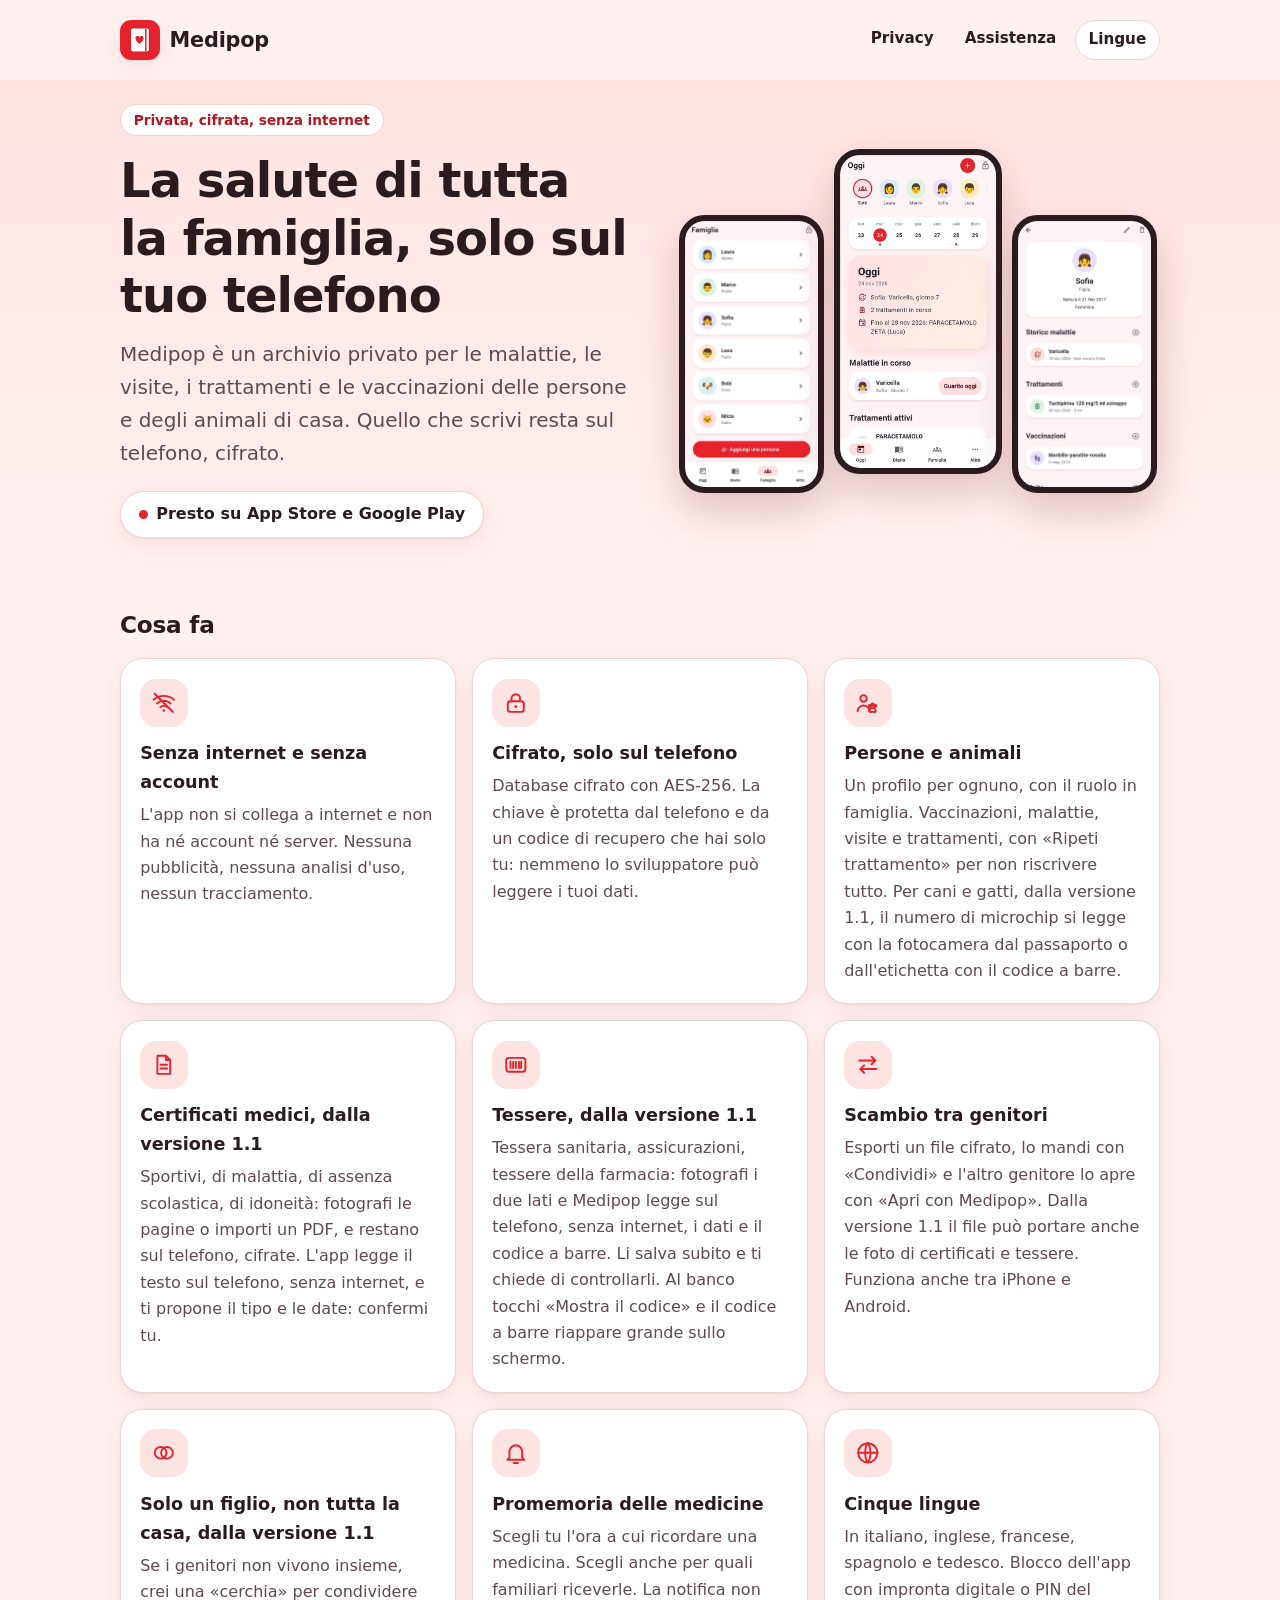
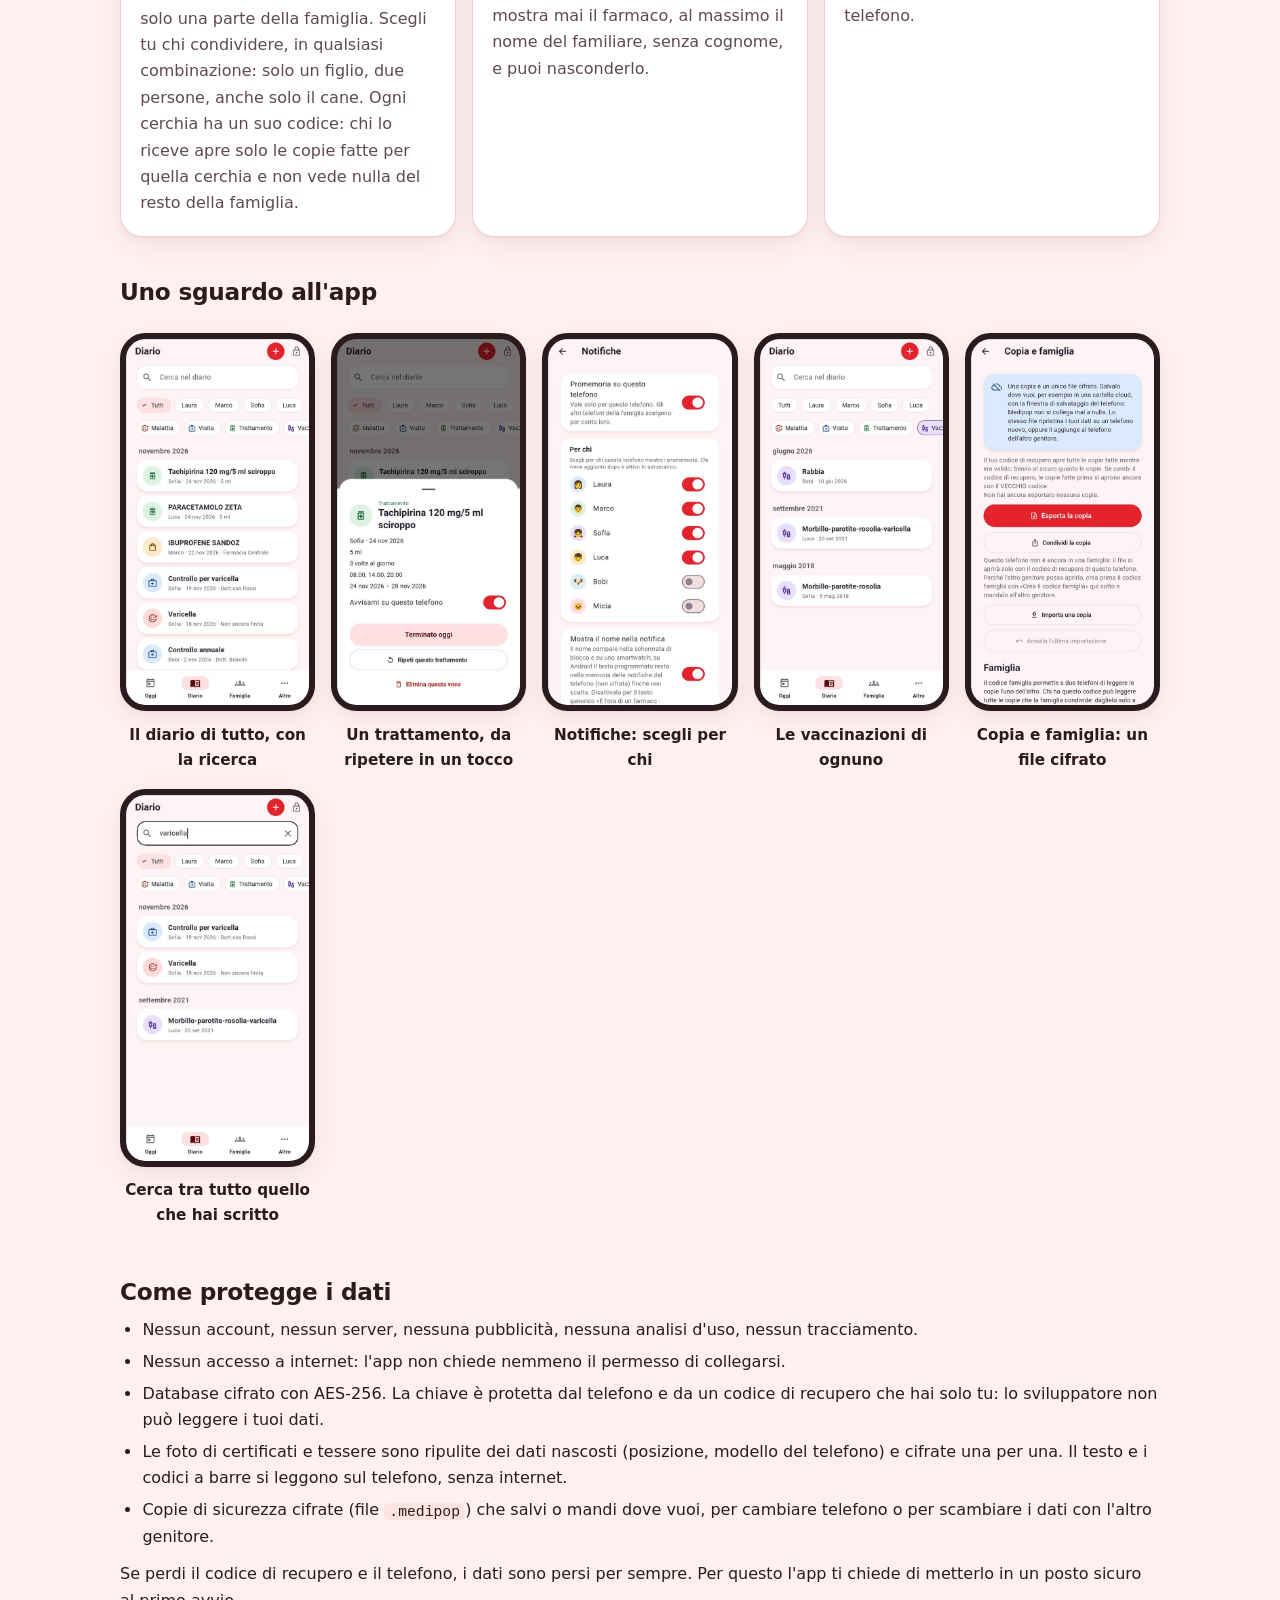
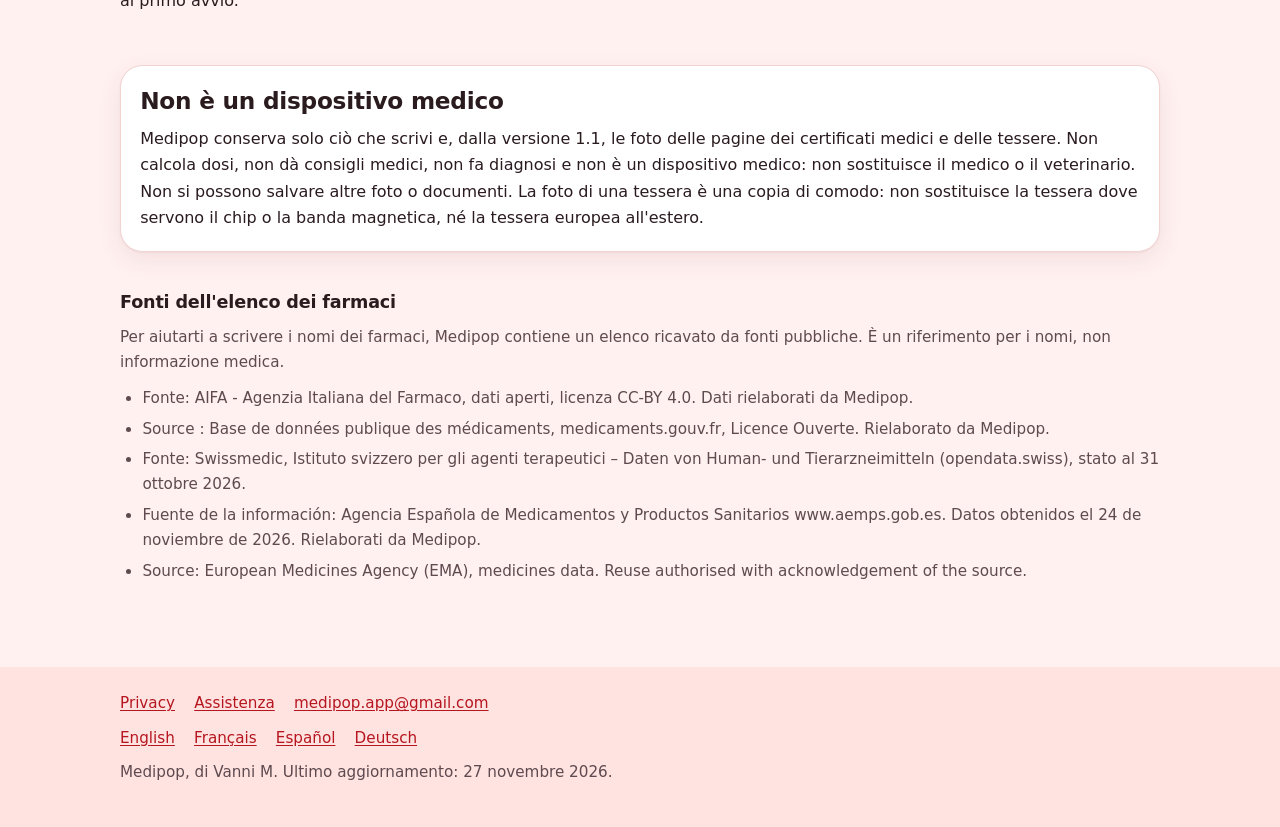
==== index.html @ 31ed65cd "Sito: tessere, microchip, foto nelle copie e cerchie (versione 1.1) Co-Authored-By: Claude Opus 5.5 " ====
<!doctype html>
<html lang="it">
<head>
<meta charset="utf-8">
<meta name="viewport" content="width=device-width, initial-scale=1">
<title>Medipop - le cartelle sanitarie di famiglia, private</title>
<meta name="description" content="Medipop conserva le cartelle sanitarie della famiglia e degli animali sul tuo telefono, cifrate. Nessun account, nessuna connessione a internet.">
<link rel="stylesheet" href="style.css">
<link rel="icon" href="icon.svg" type="image/svg+xml">
<link rel="alternate" hreflang="it" href="index.html">
<link rel="alternate" hreflang="en" href="en/index.html">
<link rel="alternate" hreflang="fr" href="fr/index.html">
<link rel="alternate" hreflang="es" href="es/index.html">
<link rel="alternate" hreflang="de" href="de/index.html">
<link rel="alternate" hreflang="x-default" href="index.html">
</head>
<body>
<a class="skip" href="#contenuto">Vai al contenuto</a>
<header class="site">
  <div class="wrap">
    <a class="brand" href="index.html">
      <img src="icon.svg" width="40" height="40" alt="">
      <span>Medipop</span>
    </a>
    <nav aria-label="Principale">
      <ul>
        <li><a href="privacy.html">Privacy</a></li>
        <li><a href="supporto.html">Assistenza</a></li>
        <li><a href="#lingue">Lingue</a></li>
      </ul>
    </nav>
  </div>
</header>
<main id="contenuto">
<section class="hero">
  <div class="wrap">
    <div>
      <p class="eyebrow">Privata, cifrata, senza internet</p>
      <h1>La salute di tutta la famiglia, solo sul tuo telefono</h1>
      <p class="lead">Medipop è un archivio privato per le malattie, le visite, i trattamenti e le vaccinazioni delle persone e degli animali di casa. Quello che scrivi resta sul telefono, cifrato.</p>
      <p class="soon">Presto su App Store e Google Play</p>
    </div>
    <div class="hero-phones">
      <figure class="phone"><img src="img/famiglia.jpg" width="540" height="1080" alt="Schermata Famiglia di Medipop con i profili di persone e animali" decoding="async"></figure>
      <figure class="phone"><img src="img/oggi.jpg" width="540" height="1080" alt="Schermata Oggi di Medipop con il calendario della settimana e le malattie in corso" decoding="async"></figure>
      <figure class="phone"><img src="img/profilo.jpg" width="540" height="1080" alt="Profilo di una persona in Medipop con la sua storia" decoding="async"></figure>
    </div>
  </div>
</section>

<div class="wrap">
  <section class="section" aria-labelledby="cosa-fa">
    <h2 id="cosa-fa">Cosa fa</h2>
    <ul class="cards">
      <li>
        <span class="ico"><svg viewBox="0 0 24 24" aria-hidden="true" focusable="false"><path d="M2.5 9.2a14 14 0 0 1 19 0"/><path d="M5.6 12.6a9.5 9.5 0 0 1 12.8 0"/><path d="M8.8 16a5 5 0 0 1 6.4 0"/><circle class="dot" cx="12" cy="19.2" r="1.2"/><path d="M3.5 3.5l17 17"/></svg></span>
        <h3>Senza internet e senza account</h3>
        <p>L'app non si collega a internet e non ha né account né server. Nessuna pubblicità, nessuna analisi d'uso, nessun tracciamento.</p>
      </li>
      <li>
        <span class="ico"><svg viewBox="0 0 24 24" aria-hidden="true" focusable="false"><rect x="4.5" y="10.5" width="15" height="10" rx="2.5"/><path d="M8 10.5V8a4 4 0 0 1 8 0v2.5"/><circle class="dot" cx="12" cy="15.5" r="1.3"/></svg></span>
        <h3>Cifrato, solo sul telefono</h3>
        <p>Database cifrato con AES-256. La chiave è protetta dal telefono e da un codice di recupero che hai solo tu: nemmeno lo sviluppatore può leggere i tuoi dati.</p>
      </li>
      <li>
        <span class="ico"><svg viewBox="0 0 24 24" aria-hidden="true" focusable="false"><circle cx="8" cy="8" r="3"/><path d="M2.5 20a5.5 5.5 0 0 1 11 0"/><circle cx="14.2" cy="15" r="1.1"/><circle cx="16.5" cy="13.8" r="1.1"/><circle cx="18.8" cy="15" r="1.1"/><path d="M16.5 17c1.5 0 3 1.1 3 2.4 0 1-.9 1.4-1.8 1.2-.6-.1-.8-.3-1.2-.3s-.6.2-1.2.3c-.9.2-1.8-.2-1.8-1.2 0-1.3 1.5-2.4 3-2.4z"/></svg></span>
        <h3>Persone e animali</h3>
        <p>Un profilo per ognuno, con il ruolo in famiglia. Vaccinazioni, malattie, visite e trattamenti, con «Ripeti trattamento» per non riscrivere tutto. Per cani e gatti, dalla versione 1.1, il numero di microchip si legge con la fotocamera dal passaporto o dall'etichetta con il codice a barre.</p>
      </li>
      <li>
        <span class="ico"><svg viewBox="0 0 24 24" aria-hidden="true" focusable="false"><path d="M6 3.5h8l4 4v13H6z"/><path d="M14 3.5v4h4"/><path d="M9 12h6"/><path d="M9 15.5h6"/></svg></span>
        <h3>Certificati medici, dalla versione 1.1</h3>
        <p>Sportivi, di malattia, di assenza scolastica, di idoneità: fotografi le pagine o importi un PDF, e restano sul telefono, cifrate. L'app legge il testo sul telefono, senza internet, e ti propone il tipo e le date: confermi tu.</p>
      </li>
      <li>
        <span class="ico"><svg viewBox="0 0 24 24" aria-hidden="true" focusable="false"><rect x="3" y="5.5" width="18" height="13" rx="2.5"/><path d="M7 9v6"/><path d="M9.5 9v6"/><path d="M12 9v6"/><path d="M15 9v6"/><path d="M17 9v6"/></svg></span>
        <h3>Tessere, dalla versione 1.1</h3>
        <p>Tessera sanitaria, assicurazioni, tessere della farmacia: fotografi i due lati e Medipop legge sul telefono, senza internet, i dati e il codice a barre. Li salva subito e ti chiede di controllarli. Al banco tocchi «Mostra il codice» e il codice a barre riappare grande sullo schermo.</p>
      </li>
      <li>
        <span class="ico"><svg viewBox="0 0 24 24" aria-hidden="true" focusable="false"><path d="M4 8h15"/><path d="M15.5 4.5L19 8l-3.500 3.500"/><path d="M20 16H5"/><path d="M8.500 12.500L5 16l3.500 3.500"/></svg></span>
        <h3>Scambio tra genitori</h3>
        <p>Esporti un file cifrato, lo mandi con «Condividi» e l'altro genitore lo apre con «Apri con Medipop». Dalla versione 1.1 il file può portare anche le foto di certificati e tessere. Funziona anche tra iPhone e Android.</p>
      </li>
      <li>
        <span class="ico"><svg viewBox="0 0 24 24" aria-hidden="true" focusable="false"><circle cx="9" cy="12" r="5.5"/><circle cx="15" cy="12" r="5.5"/></svg></span>
        <h3>Solo un figlio, non tutta la casa, dalla versione 1.1</h3>
        <p>Se i genitori non vivono insieme, crei una «cerchia» per condividere solo una parte della famiglia. Scegli tu chi condividere, in qualsiasi combinazione: solo un figlio, due persone, anche solo il cane. Ogni cerchia ha un suo codice: chi lo riceve apre solo le copie fatte per quella cerchia e non vede nulla del resto della famiglia.</p>
      </li>
      <li>
        <span class="ico"><svg viewBox="0 0 24 24" aria-hidden="true" focusable="false"><path d="M6 16.5V11a6 6 0 0 1 12 0v5.500l1.800 2H4.200z"/><path d="M10 21.500h4"/></svg></span>
        <h3>Promemoria delle medicine</h3>
        <p>Scegli tu l'ora a cui ricordare una medicina. Scegli anche per quali familiari riceverle. La notifica non mostra mai il farmaco, al massimo il nome del familiare, senza cognome, e puoi nasconderlo.</p>
      </li>
      <li>
        <span class="ico"><svg viewBox="0 0 24 24" aria-hidden="true" focusable="false"><circle cx="12" cy="12" r="9"/><path d="M3 12h18"/><path d="M12 3c3.200 3 3.200 15 0 18"/><path d="M12 3c-3.200 3-3.200 15 0 18"/></svg></span>
        <h3>Cinque lingue</h3>
        <p>In italiano, inglese, francese, spagnolo e tedesco. Blocco dell'app con impronta digitale o PIN del telefono.</p>
      </li>
    </ul>
  </section>

  <section class="section" aria-labelledby="schermate">
    <h2 id="schermate">Uno sguardo all'app</h2>
    <ul class="scroller" tabindex="0" aria-label="Schermate dell'app, scorri di lato">
      <li><figure><div class="phone"><img src="img/diario.jpg" width="540" height="1080" alt="Il diario di Medipop con la cronologia di malattie, visite e trattamenti" loading="lazy" decoding="async"></div><figcaption>Il diario di tutto, con la ricerca</figcaption></figure></li>
      <li><figure><div class="phone"><img src="img/trattamento.jpg" width="540" height="1080" alt="Scheda di un trattamento in Medipop" loading="lazy" decoding="async"></div><figcaption>Un trattamento, da ripetere in un tocco</figcaption></figure></li>
      <li><figure><div class="phone"><img src="img/notifiche.jpg" width="540" height="1080" alt="Pannello Notifiche di Medipop: per quali familiari ricevere i promemoria" loading="lazy" decoding="async"></div><figcaption>Notifiche: scegli per chi</figcaption></figure></li>
      <li><figure><div class="phone"><img src="img/vaccinazioni.jpg" width="540" height="1080" alt="Elenco delle vaccinazioni di un profilo in Medipop" loading="lazy" decoding="async"></div><figcaption>Le vaccinazioni di ognuno</figcaption></figure></li>
      <li><figure><div class="phone"><img src="img/copia-famiglia.jpg" width="540" height="1080" alt="Schermata Copia e famiglia di Medipop con i pulsanti per esportare e condividere la copia" loading="lazy" decoding="async"></div><figcaption>Copia e famiglia: un file cifrato</figcaption></figure></li>
      <li><figure><div class="phone"><img src="img/cerca.jpg" width="540" height="1080" alt="Ricerca in Medipop tra malattie, visite e trattamenti" loading="lazy" decoding="async"></div><figcaption>Cerca tra tutto quello che hai scritto</figcaption></figure></li>
    </ul>
  </section>

  <section class="section" aria-labelledby="protezione">
    <h2 id="protezione">Come protegge i dati</h2>
    <ul>
      <li>Nessun account, nessun server, nessuna pubblicità, nessuna analisi d'uso, nessun tracciamento.</li>
      <li>Nessun accesso a internet: l'app non chiede nemmeno il permesso di collegarsi.</li>
      <li>Database cifrato con AES-256. La chiave è protetta dal telefono e da un codice di recupero che hai solo tu: lo sviluppatore non può leggere i tuoi dati.</li>
      <li>Le foto di certificati e tessere sono ripulite dei dati nascosti (posizione, modello del telefono) e cifrate una per una. Il testo e i codici a barre si leggono sul telefono, senza internet.</li>
      <li>Copie di sicurezza cifrate (file <code>.medipop</code>) che salvi o mandi dove vuoi, per cambiare telefono o per scambiare i dati con l'altro genitore.</li>
    </ul>
    <p>Se perdi il codice di recupero e il telefono, i dati sono persi per sempre. Per questo l'app ti chiede di metterlo in un posto sicuro al primo avvio.</p>
  </section>

  <section class="section" aria-labelledby="non-medico">
    <div class="notice">
      <h2 id="non-medico">Non è un dispositivo medico</h2>
      <p>Medipop conserva solo ciò che scrivi e, dalla versione 1.1, le foto delle pagine dei certificati medici e delle tessere. Non calcola dosi, non dà consigli medici, non fa diagnosi e non è un dispositivo medico: non sostituisce il medico o il veterinario. Non si possono salvare altre foto o documenti. La foto di una tessera è una copia di comodo: non sostituisce la tessera dove servono il chip o la banda magnetica, né la tessera europea all'estero.</p>
    </div>
  </section>

  <section class="section sources" aria-labelledby="fonti">
    <h2 id="fonti">Fonti dell'elenco dei farmaci</h2>
    <p>Per aiutarti a scrivere i nomi dei farmaci, Medipop contiene un elenco ricavato da fonti pubbliche. È un riferimento per i nomi, non informazione medica.</p>
    <ul>
      <li>Fonte: AIFA - Agenzia Italiana del Farmaco, dati aperti, licenza CC-BY 4.0. Dati rielaborati da Medipop.</li>
      <li lang="fr">Source : Base de données publique des médicaments, medicaments.gouv.fr, Licence Ouverte. <span lang="it">Rielaborato da Medipop.</span></li>
      <li>Fonte: Swissmedic, Istituto svizzero per gli agenti terapeutici – <span lang="de">Daten von Human- und Tierarzneimitteln</span> (opendata.swiss), stato al 31 ottobre 2026.</li>
      <li lang="es">Fuente de la información: Agencia Española de Medicamentos y Productos Sanitarios www.aemps.gob.es. Datos obtenidos el 24 de noviembre de 2026. <span lang="it">Rielaborati da Medipop.</span></li>
      <li lang="en">Source: European Medicines Agency (EMA), medicines data. Reuse authorised with acknowledgement of the source.</li>
    </ul>
  </section>
</div>
</main>
<footer class="site">
  <div class="wrap">
    <ul>
      <li><a href="privacy.html">Privacy</a></li>
      <li><a href="supporto.html">Assistenza</a></li>
      <li><a href="mailto:medipop.app@gmail.com">medipop.app@gmail.com</a></li>
    </ul>
    <ul id="lingue" aria-label="Lingue">
      <li><a href="en/index.html" hreflang="en" lang="en">English</a></li>
      <li><a href="fr/index.html" hreflang="fr" lang="fr">Français</a></li>
      <li><a href="es/index.html" hreflang="es" lang="es">Español</a></li>
      <li><a href="de/index.html" hreflang="de" lang="de">Deutsch</a></li>
    </ul>
    <p>Medipop, di Vanni M. Ultimo aggiornamento: 27 novembre 2026.</p>
  </div>
</footer>
</body>
</html>
---- style.css ----
/* Medipop - sito statico. Nessuna risorsa esterna, nessun JavaScript, nessuno stile in linea. */
:root {
  --bg: #fff1f0;          /* rosa tenue */
  --bg-2: #ffe3e1;        /* rosa un po' piu' pieno (fasce, hero) */
  --card: #ffffff;
  --text: #2a1b1f;
  --muted: #5e4a4f;       /* 7:1 su rosa tenue */
  --line: #f0d3d1;
  --accent: #e4232d;      /* rosso del marchio: bottoni, icone, dettagli */
  --on-accent: #ffffff;   /* bianco su #e4232d: 4,6:1 */
  --link: #b5161f;        /* rosso scuro: 6:1 su rosa, 7:1 su bianco */
  --tint: #fde4e2;        /* fondo delle icone */
  --focus: #2a1b1f;
  --phone: #2a1b1f;
  --shadow: 0 1px 2px rgba(120, 30, 40, .06), 0 8px 24px rgba(120, 30, 40, .08);
  --shadow-phone: 0 18px 40px rgba(120, 30, 40, .22);
}
@media (prefers-color-scheme: dark) {
  :root {
    --bg: #1a1113;
    --bg-2: #261719;
    --card: #2a1c1f;
    --text: #f8ecec;
    --muted: #d1bcc0;
    --line: #442d31;
    --link: #ff9aa0;
    --tint: #3d2327;
    --focus: #f8ecec;
    --phone: #0d0809;
    --shadow: 0 1px 2px rgba(0, 0, 0, .3), 0 8px 24px rgba(0, 0, 0, .3);
    --shadow-phone: 0 18px 40px rgba(0, 0, 0, .55);
  }
}
* { box-sizing: border-box; }
html { -webkit-text-size-adjust: 100%; scroll-behavior: smooth; }
@media (prefers-reduced-motion: reduce) { html { scroll-behavior: auto; } * { transition: none !important; } }
body {
  margin: 0;
  background: var(--bg);
  color: var(--text);
  font: 1rem/1.65 system-ui, -apple-system, "Segoe UI", Roboto, "Helvetica Neue", Arial, sans-serif;
  overflow-wrap: break-word;
}
img { max-width: 100%; }
.wrap { max-width: 68rem; margin: 0 auto; padding: 0 1rem; }
.narrow { max-width: 44rem; }

/* Intestazione */
header.site { padding: 0.9rem 0; }
header.site .wrap { display: flex; align-items: center; gap: 0.75rem 1.5rem; flex-wrap: wrap; justify-content: space-between; }
.brand { display: flex; align-items: center; gap: 0.6rem; font-weight: 800; font-size: 1.3rem; letter-spacing: -0.01em; color: var(--text); text-decoration: none; }
.brand img { width: 2.5rem; height: 2.5rem; border-radius: 0.7rem; flex: none; box-shadow: var(--shadow); }
nav ul { list-style: none; margin: 0; padding: 0; display: flex; gap: 0.35rem; flex-wrap: wrap; }
nav a { display: inline-block; padding: 0.4rem 0.8rem; border-radius: 999px; color: var(--text); text-decoration: none; font-weight: 600; font-size: 0.95rem; transition: background-color .15s; }
nav a:hover { background: var(--tint); }
nav a[aria-current="page"] { background: var(--tint); color: var(--link); }
nav li:last-child a { border: 1px solid var(--line); background: var(--card); }

main { padding: 0 0 3rem; }
h1 { font-size: 1.9rem; line-height: 1.2; letter-spacing: -0.02em; margin: 1.2rem 0 0.8rem; }
h2 { font-size: 1.45rem; line-height: 1.25; letter-spacing: -0.01em; margin: 2.2rem 0 0.6rem; }
h3 { font-size: 1.1rem; margin: 1.6rem 0 0.3rem; }
p, ul, ol, dl { margin: 0.7rem 0; }
ul, ol { padding-left: 1.4rem; }
li { margin: 0.35rem 0; }
a { color: var(--link); text-underline-offset: 0.15em; }
a:focus-visible, summary:focus-visible, .scroller:focus-visible { outline: 3px solid var(--focus); outline-offset: 3px; border-radius: 6px; }
code { background: var(--tint); padding: 0.05em 0.35em; border-radius: 0.35em; font-size: 0.92em; }
.lead { font-size: 1.15rem; }
.muted { color: var(--muted); font-size: 0.95rem; }
.eyebrow { display: inline-block; margin: 0; padding: 0.25rem 0.8rem; border-radius: 999px; background: var(--card); border: 1px solid var(--line); color: var(--link); font-weight: 700; font-size: 0.85rem; }

/* Pagine di testo (privacy, assistenza) */
.doc { padding-top: 0.5rem; }
.doc .sheet { background: var(--card); border: 1px solid var(--line); border-radius: 1.5rem; box-shadow: var(--shadow); padding: 1.25rem 1.1rem 1.5rem; margin-top: 1rem; }
.doc .sheet h1 { margin-top: 0.2rem; }
.doc .sheet h2 { padding-top: 1.2rem; border-top: 1px solid var(--line); }
.doc .sheet h1 + .muted + .lead,
.doc .sheet > h2:first-child { border-top: 0; }
.doc .lead { background: var(--bg); border-radius: 1rem; padding: 0.9rem 1rem; }
.note {
  background: var(--tint);
  border-left: 5px solid var(--accent);
  border-radius: 0.9rem;
  padding: 0.8rem 1rem;
  margin: 1.2rem 0;
}
.tablewrap { overflow-x: auto; border: 1px solid var(--line); border-radius: 1rem; margin: 0.8rem 0; }
table { border-collapse: collapse; width: 100%; min-width: 30rem; font-size: 0.97rem; }
caption { padding: 0.7rem 0.9rem; }
th, td { text-align: left; vertical-align: top; padding: 0.7rem 0.9rem; border-top: 1px solid var(--line); }
th { width: 28%; background: var(--bg); font-weight: 700; }
.caption-left { text-align: left; }

/* Domande frequenti */
details { background: var(--card); border: 1px solid var(--line); border-radius: 1.1rem; margin: 0.7rem 0; box-shadow: var(--shadow); transition: border-color .15s; }
details[open] { border-color: var(--accent); }
summary { cursor: pointer; padding: 0.95rem 3rem 0.95rem 1.1rem; font-weight: 700; list-style: none; position: relative; }
summary::-webkit-details-marker { display: none; }
summary::after { content: ""; position: absolute; right: 1.2rem; top: 50%; width: 0.55rem; height: 0.55rem; margin-top: -0.4rem; border-right: 2px solid var(--accent); border-bottom: 2px solid var(--accent); transform: rotate(45deg); transition: transform .15s; }
details[open] > summary::after { transform: rotate(-135deg); margin-top: -0.1rem; }
details > :not(summary) { padding: 0 1.1rem; }
details > :not(summary):not(ul):not(ol) { padding-right: 1.1rem; }
details > ul, details > ol { padding-left: 2.5rem; padding-right: 1.1rem; }
details > :last-child { padding-bottom: 1rem; }

/* Bottoni e pillole */
.pill { display: inline-block; background: var(--accent); color: var(--on-accent); font-weight: 700; padding: 0.55rem 1.1rem; border-radius: 999px; text-decoration: none; }

/* Home: eroe */
.hero { background: linear-gradient(180deg, var(--bg-2), var(--bg)); padding: 1.5rem 0 2.5rem; }
.hero .wrap { display: grid; grid-template-columns: minmax(0, 1fr); gap: 2rem; align-items: center; }
.hero h1 { font-size: 2.1rem; margin-top: 1rem; }
.hero p.lead { font-size: 1.15rem; color: var(--muted); }
.soon { display: inline-flex; align-items: center; gap: 0.5rem; margin: 0.6rem 0 0; padding: 0.6rem 1.1rem; background: var(--card); border: 1px solid var(--line); border-radius: 999px; font-weight: 700; box-shadow: var(--shadow); }
.soon::before { content: ""; width: 0.6rem; height: 0.6rem; border-radius: 50%; background: var(--accent); flex: none; }

/* Cornice del telefono, solo CSS */
.phone { margin: 0; border-radius: 1.6rem; border: 0.4rem solid var(--phone); background: var(--phone); box-shadow: var(--shadow-phone); overflow: hidden; }
.phone img { display: block; width: 100%; height: auto; border-radius: 1.1rem; }
.hero-phones { display: flex; justify-content: center; align-items: flex-end; gap: 0.6rem; padding: 0 0.2rem; }
.hero-phones .phone { width: 31%; max-width: 13rem; }
.hero-phones .phone:nth-child(2) { width: 36%; max-width: 15rem; margin-bottom: 1.2rem; }

/* Home: sezioni */
.section { padding: 2rem 0 0.5rem; }
.section > .wrap > h2:first-child, .section > h2:first-child { margin-top: 0; }
.cards { display: grid; grid-template-columns: minmax(0, 1fr); gap: 1rem; margin: 1.2rem 0 0; padding: 0; list-style: none; }
.cards li { margin: 0; background: var(--card); border: 1px solid var(--line); border-radius: 1.4rem; padding: 1.2rem; box-shadow: var(--shadow); }
.cards h3 { margin: 0.8rem 0 0.3rem; font-size: 1.1rem; }
.cards p { margin: 0; color: var(--muted); }
.ico { display: grid; place-items: center; width: 3rem; height: 3rem; border-radius: 1rem; background: var(--tint); color: var(--accent); }
.ico svg { width: 1.6rem; height: 1.6rem; fill: none; stroke: currentColor; stroke-width: 1.8; stroke-linecap: round; stroke-linejoin: round; }
.ico svg .dot { fill: currentColor; stroke: none; }
@media (prefers-color-scheme: dark) { .ico { color: #ff7b83; } }

/* Galleria */
.scroller { display: flex; gap: 1rem; list-style: none; margin: 1.2rem -1rem 0; padding: 0.5rem 1rem 1.5rem; overflow-x: auto; scroll-snap-type: x mandatory; scroll-padding: 0 1rem; -webkit-overflow-scrolling: touch; }
.scroller > li { flex: 0 0 62%; max-width: 15rem; margin: 0; scroll-snap-align: start; }
.scroller .phone { box-shadow: var(--shadow); }
.scroller figcaption { margin: 0.7rem 0 0; font-size: 0.95rem; font-weight: 600; text-align: center; }
.scroller figure { margin: 0; }

/* Nota "non e' un dispositivo medico" */
.notice { background: var(--card); border: 1px solid var(--line); border-radius: 1.4rem; padding: 1.2rem; box-shadow: var(--shadow); }
.notice h2 { margin-top: 0; }
.notice p:last-child { margin-bottom: 0; }

/* Fonti */
.sources { font-size: 0.95rem; color: var(--muted); }
.sources h2 { font-size: 1.1rem; color: var(--text); }

/* Piede */
footer.site { margin-top: 1rem; padding: 1.5rem 0 2.2rem; background: var(--bg-2); color: var(--muted); font-size: 0.95rem; }
footer.site a { color: var(--link); }
footer.site p { margin: 0.4rem 0; }
footer.site ul { list-style: none; padding: 0; margin: 0 0 0.6rem; display: flex; flex-wrap: wrap; gap: 0.3rem 1.2rem; }
footer.site li { margin: 0; }

.skip { position: absolute; left: -999px; top: 0; background: var(--card); color: var(--text); padding: 0.6rem 1rem; border-radius: 0.6rem; }
.skip:focus { left: 0.5rem; top: 0.5rem; z-index: 10; }

@media (min-width: 40rem) {
  .wrap { padding: 0 1.5rem; }
  h1 { font-size: 2.3rem; }
  .doc .sheet { padding: 2rem 2.2rem 2.4rem; }
  .cards { grid-template-columns: repeat(2, minmax(0, 1fr)); }
  .scroller { margin: 1.2rem 0 0; padding: 0.5rem 0 1.5rem; }
}
@media (min-width: 62rem) {
  .hero .wrap { grid-template-columns: minmax(0, 1.05fr) minmax(0, 1fr); gap: 3rem; }
  .hero h1 { font-size: 3rem; }
  .hero p.lead { font-size: 1.25rem; }
  .cards { grid-template-columns: repeat(3, minmax(0, 1fr)); }
  .scroller { display: grid; grid-template-columns: repeat(5, 1fr); overflow: visible; scroll-snap-type: none; padding-bottom: 0.5rem; }
  .scroller > li { max-width: none; }
}
@media (max-width: 24rem) {
  h1, .hero h1 { font-size: 1.7rem; }
  .phone { border-width: 0.3rem; border-radius: 1.3rem; }
  .hero-phones { gap: 0.4rem; }
}
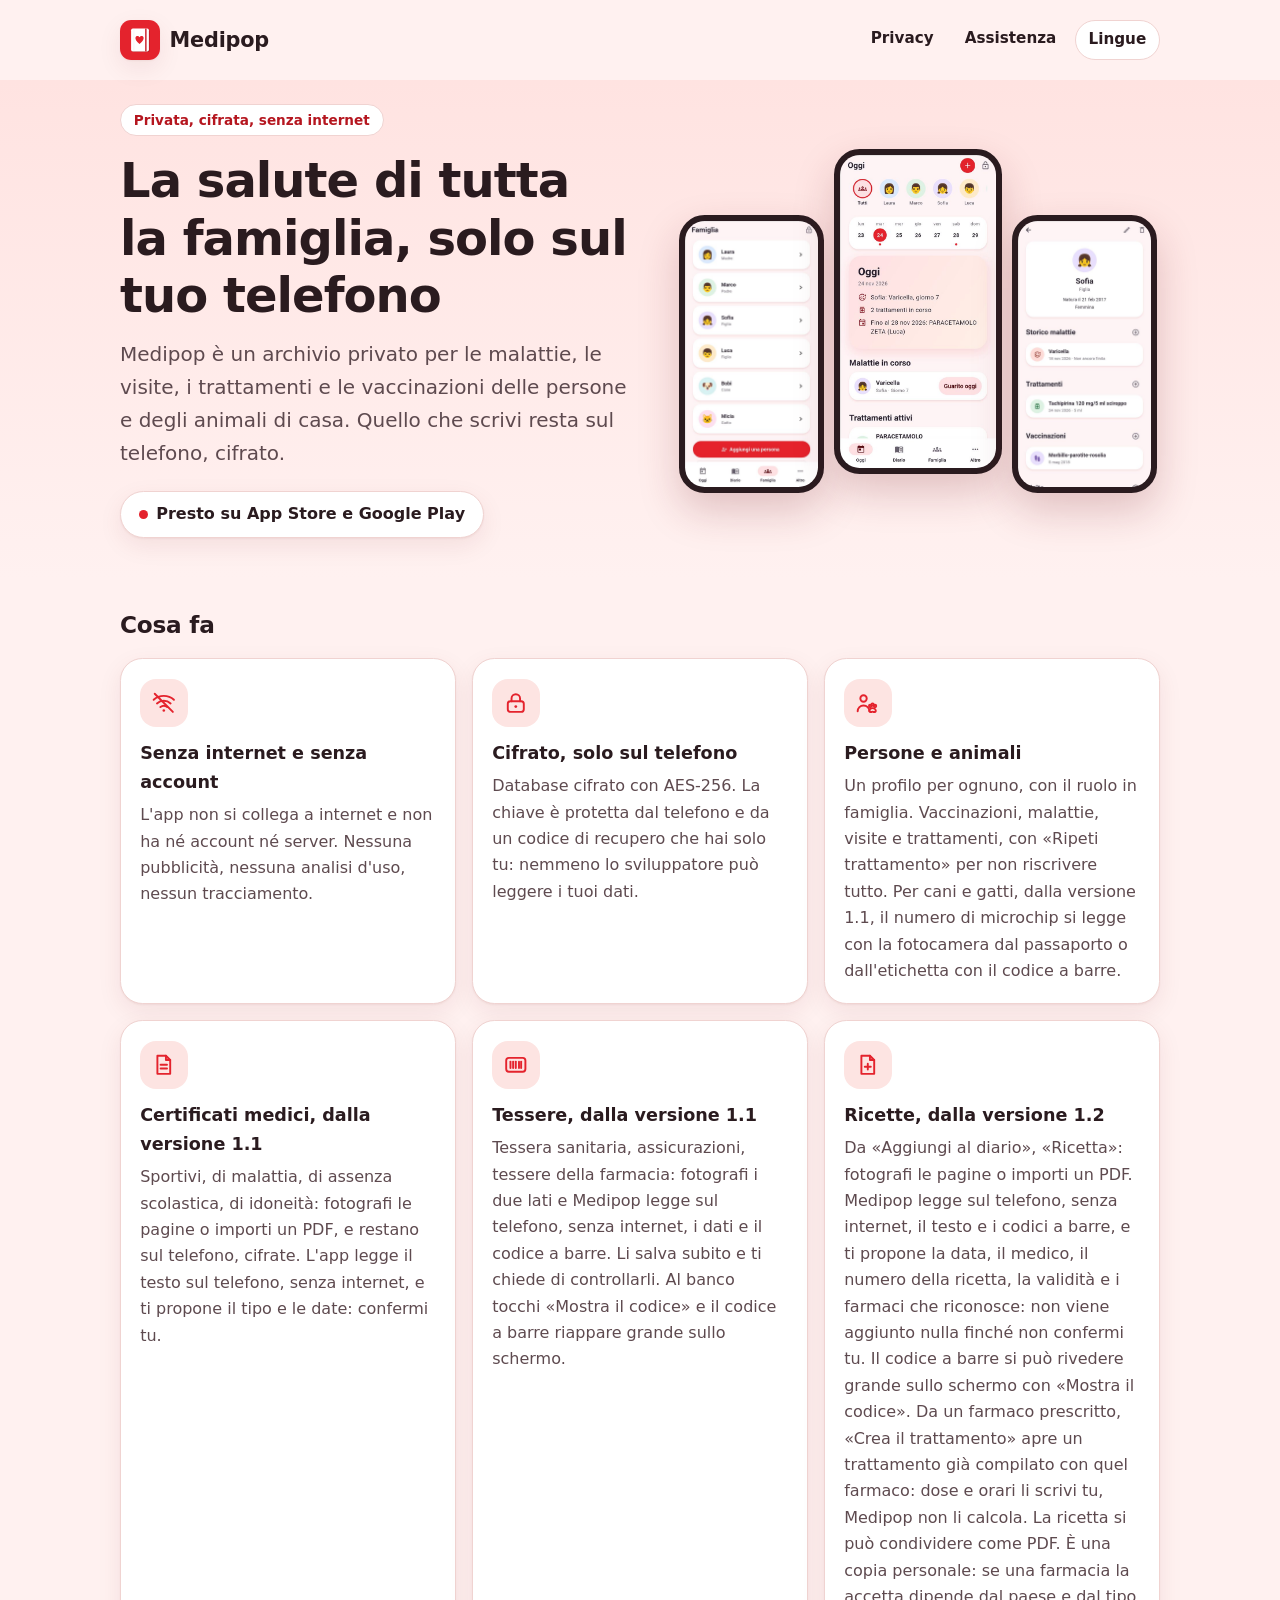
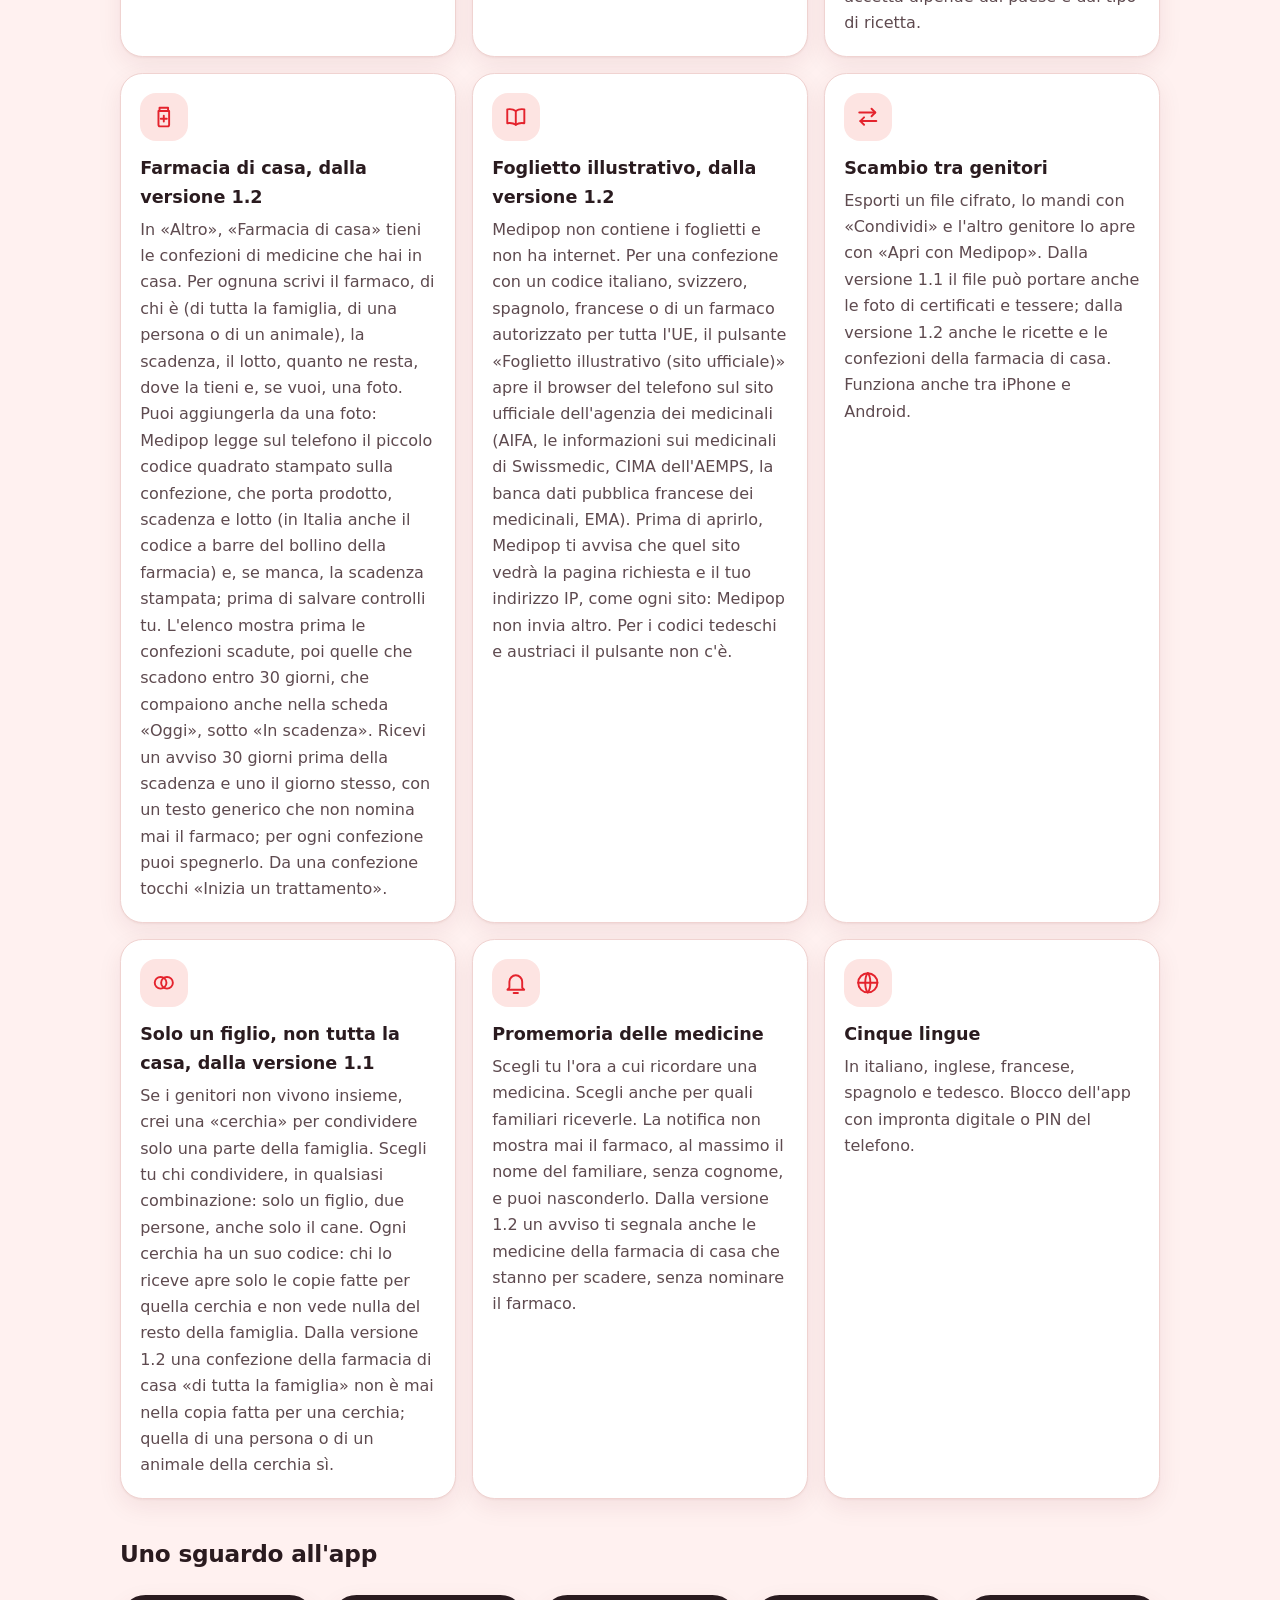
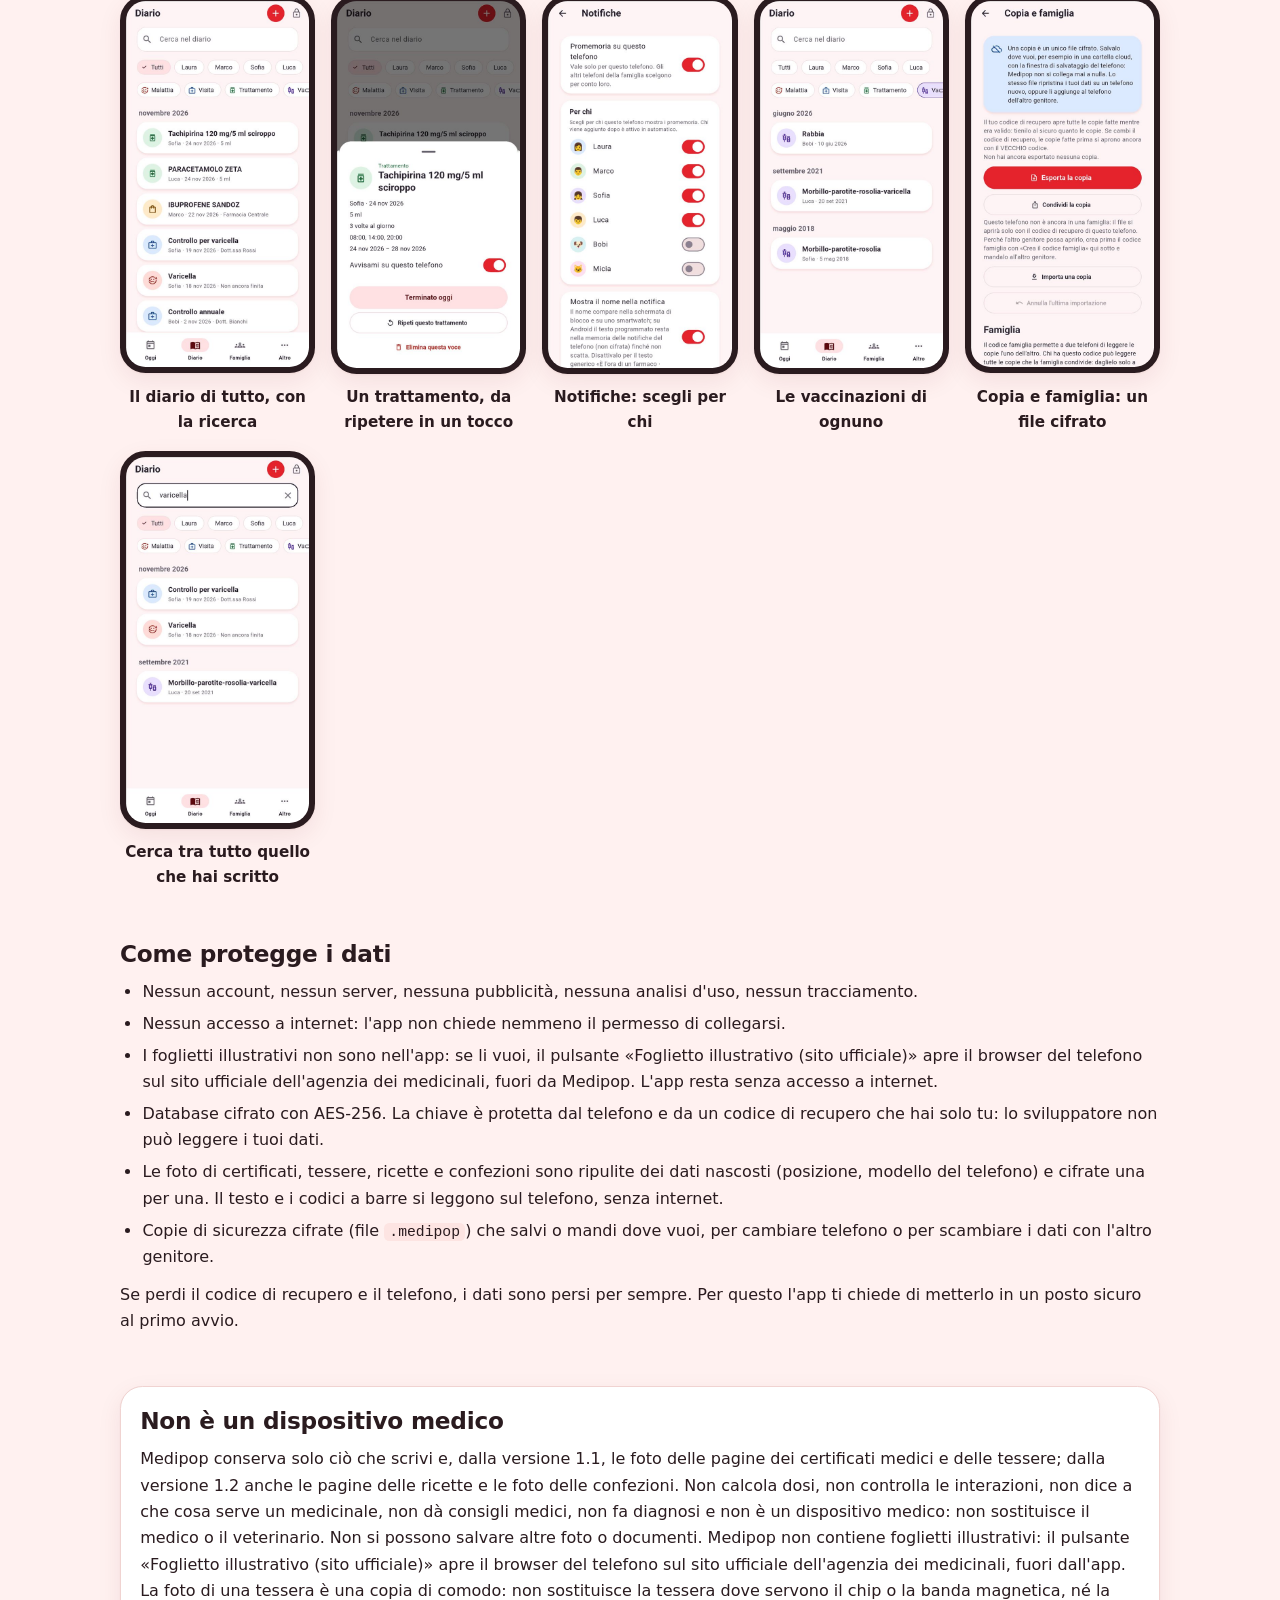
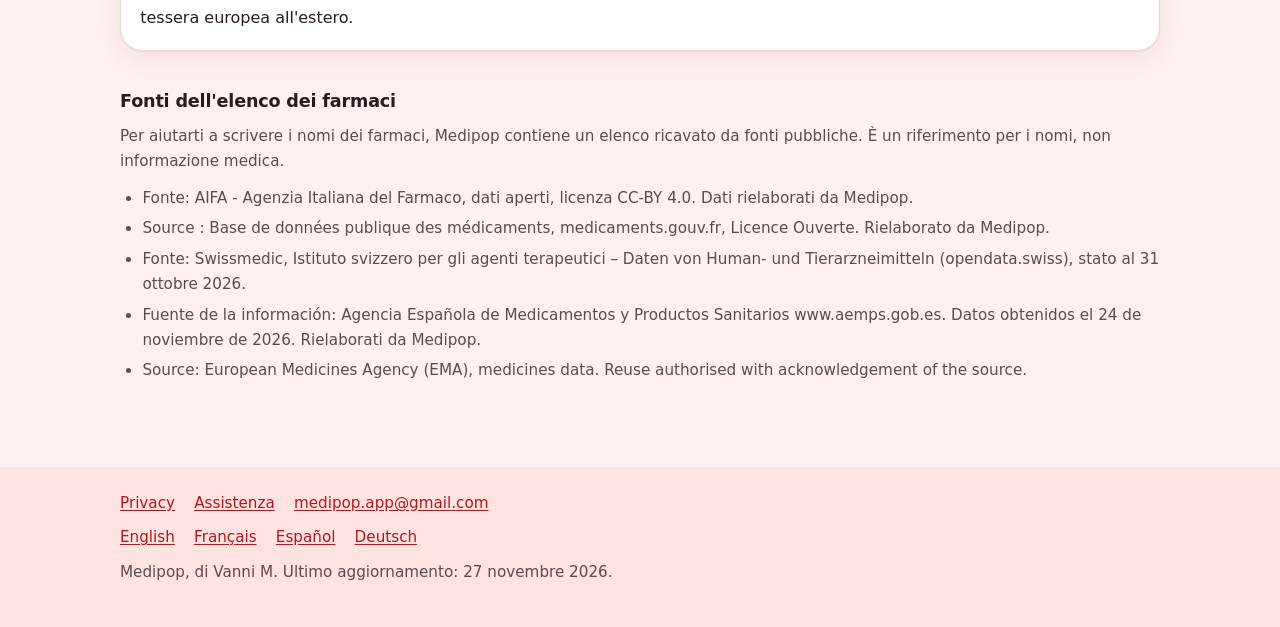
==== commit 5c03fe0d: "Sito: ricette, farmacia di casa e foglietti (versione 1.2) Nuovi blocchi nelle pagine iniziali, para" ====
--- a/index.html
+++ b/index.html
@@ -78,19 +78,34 @@
         <p>Tessera sanitaria, assicurazioni, tessere della farmacia: fotografi i due lati e Medipop legge sul telefono, senza internet, i dati e il codice a barre. Li salva subito e ti chiede di controllarli. Al banco tocchi «Mostra il codice» e il codice a barre riappare grande sullo schermo.</p>
       </li>
       <li>
+        <span class="ico"><svg viewBox="0 0 24 24" aria-hidden="true" focusable="false"><path d="M6 3.5h8l4 4v13H6z"/><path d="M14 3.5v4h4"/><path d="M12 11v5.500"/><path d="M9.200 13.800h5.600"/></svg></span>
+        <h3>Ricette, dalla versione 1.2</h3>
+        <p>Da «Aggiungi al diario», «Ricetta»: fotografi le pagine o importi un PDF. Medipop legge sul telefono, senza internet, il testo e i codici a barre, e ti propone la data, il medico, il numero della ricetta, la validità e i farmaci che riconosce: non viene aggiunto nulla finché non confermi tu. Il codice a barre si può rivedere grande sullo schermo con «Mostra il codice». Da un farmaco prescritto, «Crea il trattamento» apre un trattamento già compilato con quel farmaco: dose e orari li scrivi tu, Medipop non li calcola. La ricetta si può condividere come PDF. È una copia personale: se una farmacia la accetta dipende dal paese e dal tipo di ricetta.</p>
+      </li>
+      <li>
+        <span class="ico"><svg viewBox="0 0 24 24" aria-hidden="true" focusable="false"><path d="M8 3.500h8v3H8z"/><path d="M7 6.500h10v13a1.500 1.500 0 0 1-1.500 1.500h-7A1.500 1.500 0 0 1 7 19.500z"/><path d="M12 11v5.500"/><path d="M9.200 13.800h5.600"/></svg></span>
+        <h3>Farmacia di casa, dalla versione 1.2</h3>
+        <p>In «Altro», «Farmacia di casa» tieni le confezioni di medicine che hai in casa. Per ognuna scrivi il farmaco, di chi è (di tutta la famiglia, di una persona o di un animale), la scadenza, il lotto, quanto ne resta, dove la tieni e, se vuoi, una foto. Puoi aggiungerla da una foto: Medipop legge sul telefono il piccolo codice quadrato stampato sulla confezione, che porta prodotto, scadenza e lotto (in Italia anche il codice a barre del bollino della farmacia) e, se manca, la scadenza stampata; prima di salvare controlli tu. L'elenco mostra prima le confezioni scadute, poi quelle che scadono entro 30 giorni, che compaiono anche nella scheda «Oggi», sotto «In scadenza». Ricevi un avviso 30 giorni prima della scadenza e uno il giorno stesso, con un testo generico che non nomina mai il farmaco; per ogni confezione puoi spegnerlo. Da una confezione tocchi «Inizia un trattamento».</p>
+      </li>
+      <li>
+        <span class="ico"><svg viewBox="0 0 24 24" aria-hidden="true" focusable="false"><path d="M12 6.500C10 5 7 4.500 4 5v13c3-.5 6 0 8 1.500 2-1.500 5-2 8-1.500V5c-3-.5-6 0-8 1.500z"/><path d="M12 6.500v13"/></svg></span>
+        <h3>Foglietto illustrativo, dalla versione 1.2</h3>
+        <p>Medipop non contiene i foglietti e non ha internet. Per una confezione con un codice italiano, svizzero, spagnolo, francese o di un farmaco autorizzato per tutta l'UE, il pulsante «Foglietto illustrativo (sito ufficiale)» apre il browser del telefono sul sito ufficiale dell'agenzia dei medicinali (AIFA, le informazioni sui medicinali di Swissmedic, CIMA dell'AEMPS, la banca dati pubblica francese dei medicinali, EMA). Prima di aprirlo, Medipop ti avvisa che quel sito vedrà la pagina richiesta e il tuo indirizzo IP, come ogni sito: Medipop non invia altro. Per i codici tedeschi e austriaci il pulsante non c'è.</p>
+      </li>
+      <li>
         <span class="ico"><svg viewBox="0 0 24 24" aria-hidden="true" focusable="false"><path d="M4 8h15"/><path d="M15.5 4.5L19 8l-3.500 3.500"/><path d="M20 16H5"/><path d="M8.500 12.500L5 16l3.500 3.500"/></svg></span>
         <h3>Scambio tra genitori</h3>
-        <p>Esporti un file cifrato, lo mandi con «Condividi» e l'altro genitore lo apre con «Apri con Medipop». Dalla versione 1.1 il file può portare anche le foto di certificati e tessere. Funziona anche tra iPhone e Android.</p>
+        <p>Esporti un file cifrato, lo mandi con «Condividi» e l'altro genitore lo apre con «Apri con Medipop». Dalla versione 1.1 il file può portare anche le foto di certificati e tessere; dalla versione 1.2 anche le ricette e le confezioni della farmacia di casa. Funziona anche tra iPhone e Android.</p>
       </li>
       <li>
         <span class="ico"><svg viewBox="0 0 24 24" aria-hidden="true" focusable="false"><circle cx="9" cy="12" r="5.5"/><circle cx="15" cy="12" r="5.5"/></svg></span>
         <h3>Solo un figlio, non tutta la casa, dalla versione 1.1</h3>
-        <p>Se i genitori non vivono insieme, crei una «cerchia» per condividere solo una parte della famiglia. Scegli tu chi condividere, in qualsiasi combinazione: solo un figlio, due persone, anche solo il cane. Ogni cerchia ha un suo codice: chi lo riceve apre solo le copie fatte per quella cerchia e non vede nulla del resto della famiglia.</p>
+        <p>Se i genitori non vivono insieme, crei una «cerchia» per condividere solo una parte della famiglia. Scegli tu chi condividere, in qualsiasi combinazione: solo un figlio, due persone, anche solo il cane. Ogni cerchia ha un suo codice: chi lo riceve apre solo le copie fatte per quella cerchia e non vede nulla del resto della famiglia. Dalla versione 1.2 una confezione della farmacia di casa «di tutta la famiglia» non è mai nella copia fatta per una cerchia; quella di una persona o di un animale della cerchia sì.</p>
       </li>
       <li>
         <span class="ico"><svg viewBox="0 0 24 24" aria-hidden="true" focusable="false"><path d="M6 16.5V11a6 6 0 0 1 12 0v5.500l1.800 2H4.200z"/><path d="M10 21.500h4"/></svg></span>
         <h3>Promemoria delle medicine</h3>
-        <p>Scegli tu l'ora a cui ricordare una medicina. Scegli anche per quali familiari riceverle. La notifica non mostra mai il farmaco, al massimo il nome del familiare, senza cognome, e puoi nasconderlo.</p>
+        <p>Scegli tu l'ora a cui ricordare una medicina. Scegli anche per quali familiari riceverle. La notifica non mostra mai il farmaco, al massimo il nome del familiare, senza cognome, e puoi nasconderlo. Dalla versione 1.2 un avviso ti segnala anche le medicine della farmacia di casa che stanno per scadere, senza nominare il farmaco.</p>
       </li>
       <li>
         <span class="ico"><svg viewBox="0 0 24 24" aria-hidden="true" focusable="false"><circle cx="12" cy="12" r="9"/><path d="M3 12h18"/><path d="M12 3c3.200 3 3.200 15 0 18"/><path d="M12 3c-3.200 3-3.200 15 0 18"/></svg></span>
@@ -117,8 +132,9 @@
     <ul>
       <li>Nessun account, nessun server, nessuna pubblicità, nessuna analisi d'uso, nessun tracciamento.</li>
       <li>Nessun accesso a internet: l'app non chiede nemmeno il permesso di collegarsi.</li>
+      <li>I foglietti illustrativi non sono nell'app: se li vuoi, il pulsante «Foglietto illustrativo (sito ufficiale)» apre il browser del telefono sul sito ufficiale dell'agenzia dei medicinali, fuori da Medipop. L'app resta senza accesso a internet.</li>
       <li>Database cifrato con AES-256. La chiave è protetta dal telefono e da un codice di recupero che hai solo tu: lo sviluppatore non può leggere i tuoi dati.</li>
-      <li>Le foto di certificati e tessere sono ripulite dei dati nascosti (posizione, modello del telefono) e cifrate una per una. Il testo e i codici a barre si leggono sul telefono, senza internet.</li>
+      <li>Le foto di certificati, tessere, ricette e confezioni sono ripulite dei dati nascosti (posizione, modello del telefono) e cifrate una per una. Il testo e i codici a barre si leggono sul telefono, senza internet.</li>
       <li>Copie di sicurezza cifrate (file <code>.medipop</code>) che salvi o mandi dove vuoi, per cambiare telefono o per scambiare i dati con l'altro genitore.</li>
     </ul>
     <p>Se perdi il codice di recupero e il telefono, i dati sono persi per sempre. Per questo l'app ti chiede di metterlo in un posto sicuro al primo avvio.</p>
@@ -127,7 +143,7 @@
   <section class="section" aria-labelledby="non-medico">
     <div class="notice">
       <h2 id="non-medico">Non è un dispositivo medico</h2>
-      <p>Medipop conserva solo ciò che scrivi e, dalla versione 1.1, le foto delle pagine dei certificati medici e delle tessere. Non calcola dosi, non dà consigli medici, non fa diagnosi e non è un dispositivo medico: non sostituisce il medico o il veterinario. Non si possono salvare altre foto o documenti. La foto di una tessera è una copia di comodo: non sostituisce la tessera dove servono il chip o la banda magnetica, né la tessera europea all'estero.</p>
+      <p>Medipop conserva solo ciò che scrivi e, dalla versione 1.1, le foto delle pagine dei certificati medici e delle tessere; dalla versione 1.2 anche le pagine delle ricette e le foto delle confezioni. Non calcola dosi, non controlla le interazioni, non dice a che cosa serve un medicinale, non dà consigli medici, non fa diagnosi e non è un dispositivo medico: non sostituisce il medico o il veterinario. Non si possono salvare altre foto o documenti. Medipop non contiene foglietti illustrativi: il pulsante «Foglietto illustrativo (sito ufficiale)» apre il browser del telefono sul sito ufficiale dell'agenzia dei medicinali, fuori dall'app. La foto di una tessera è una copia di comodo: non sostituisce la tessera dove servono il chip o la banda magnetica, né la tessera europea all'estero.</p>
     </div>
   </section>
 
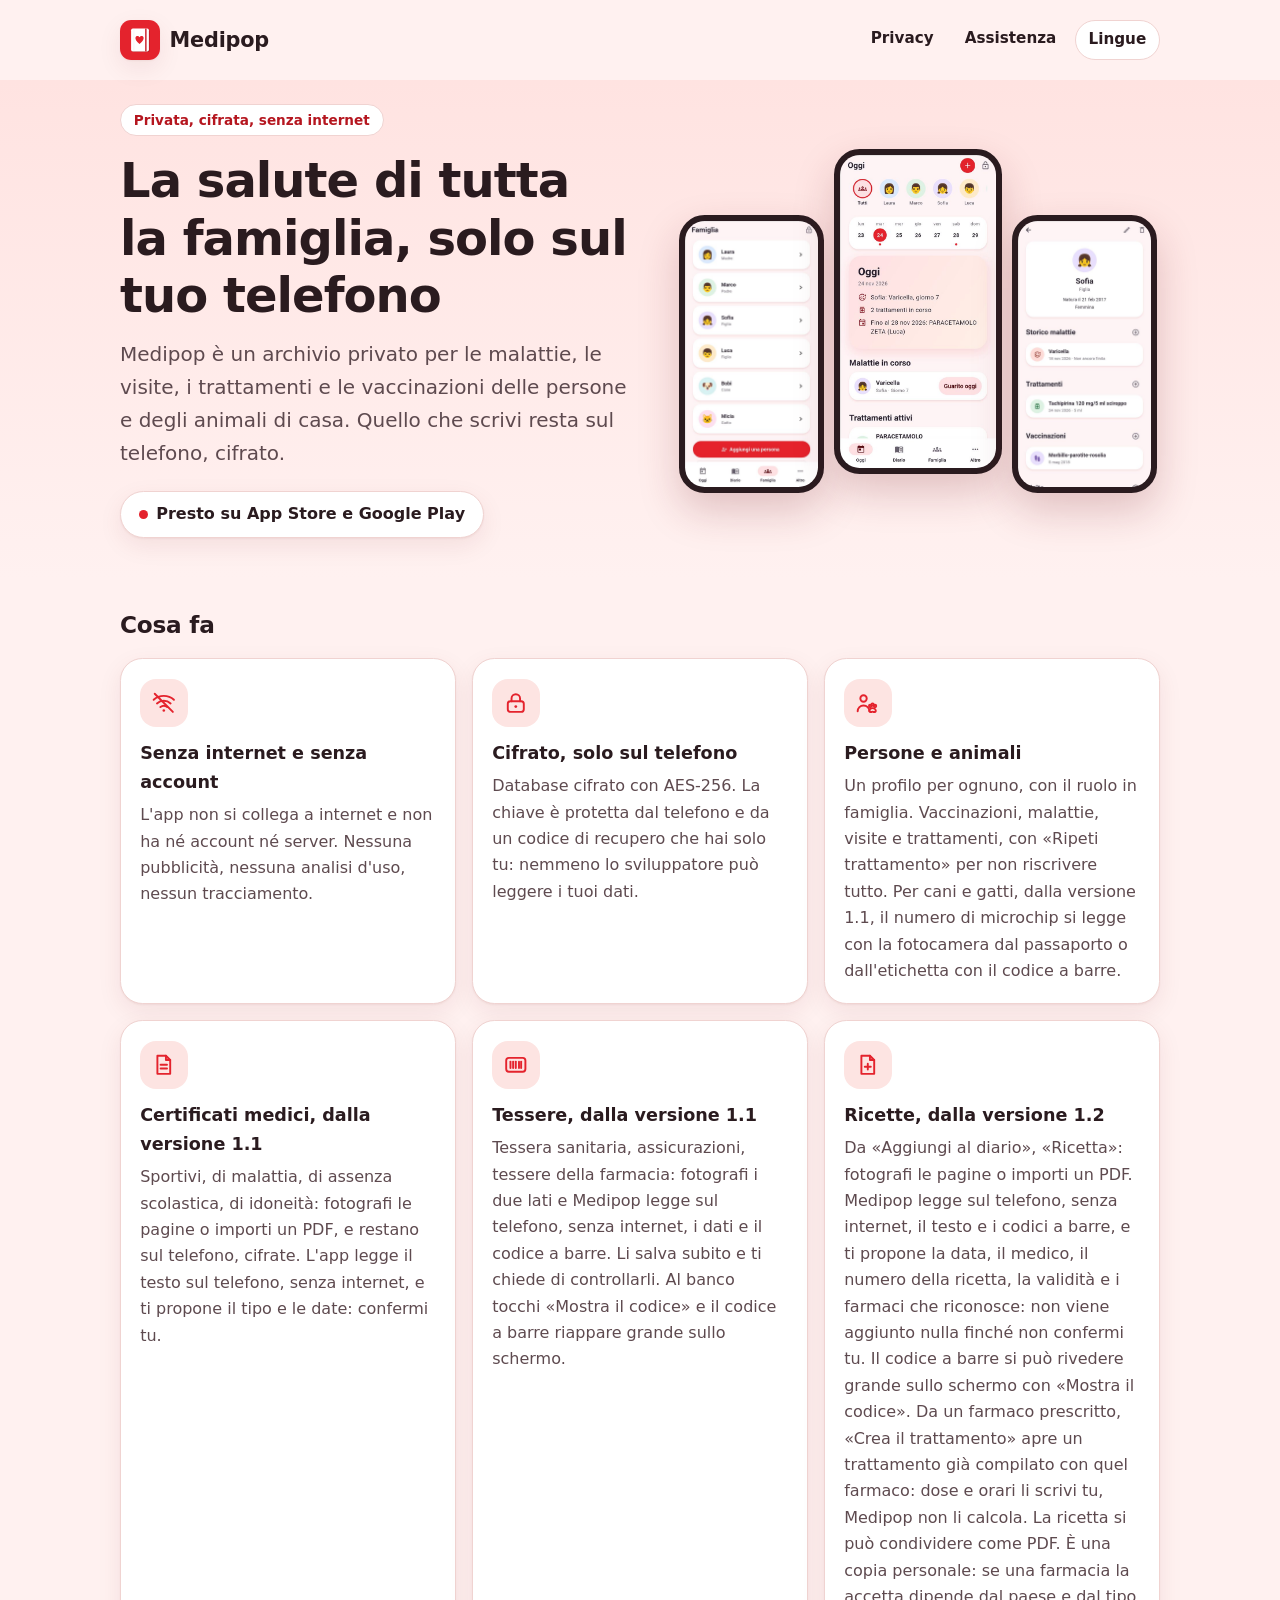
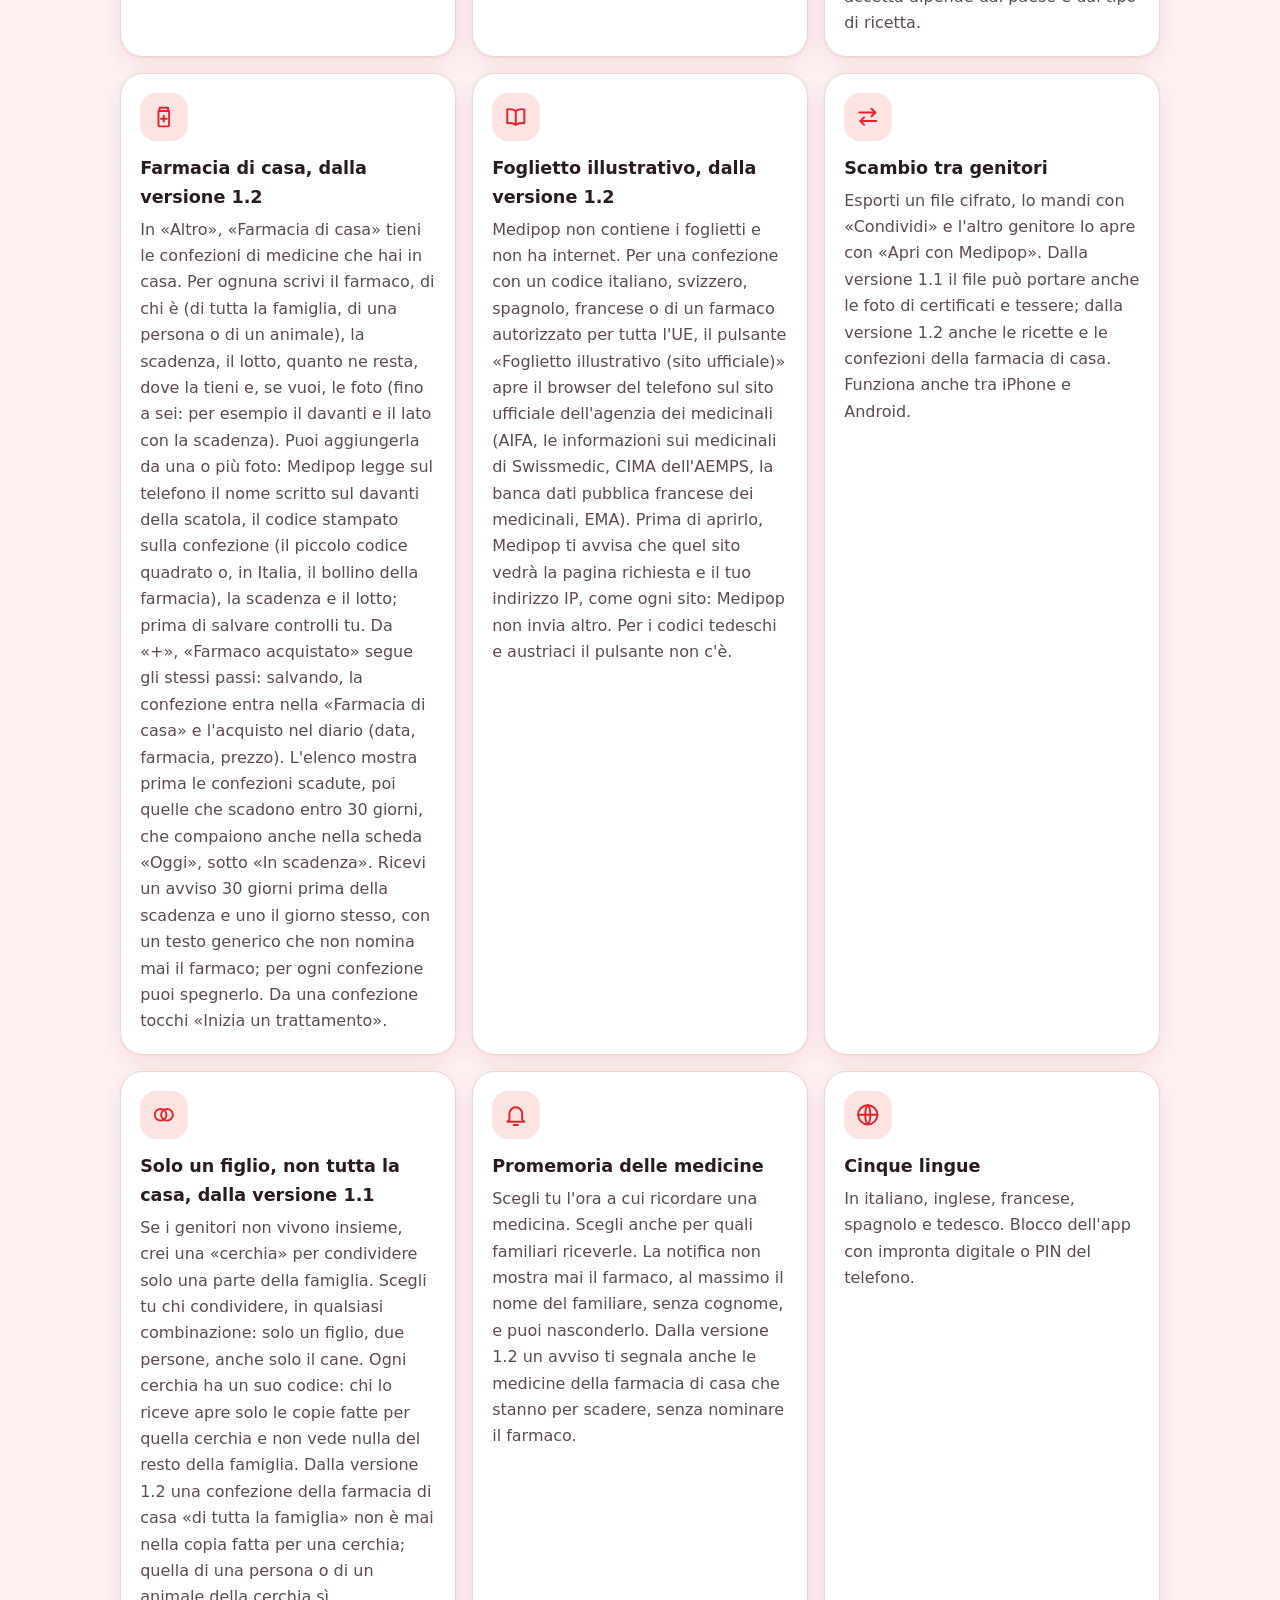
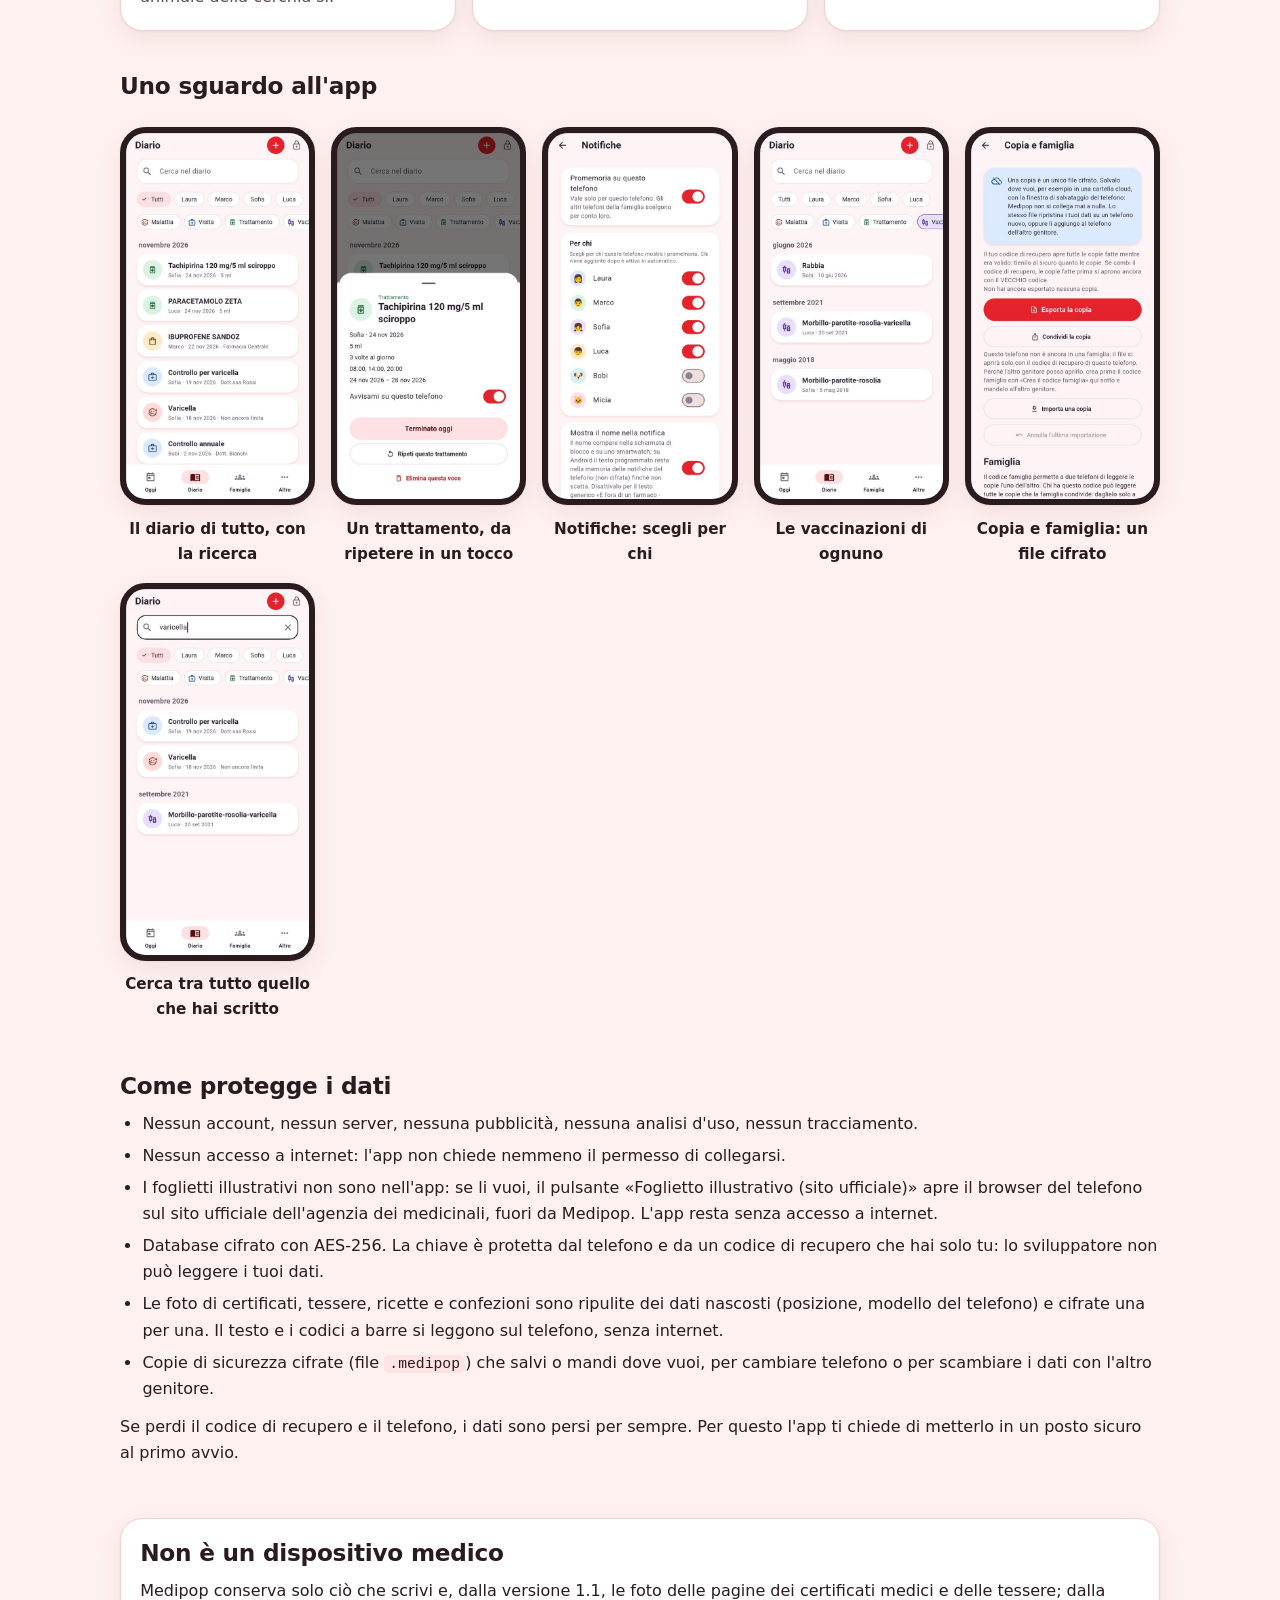
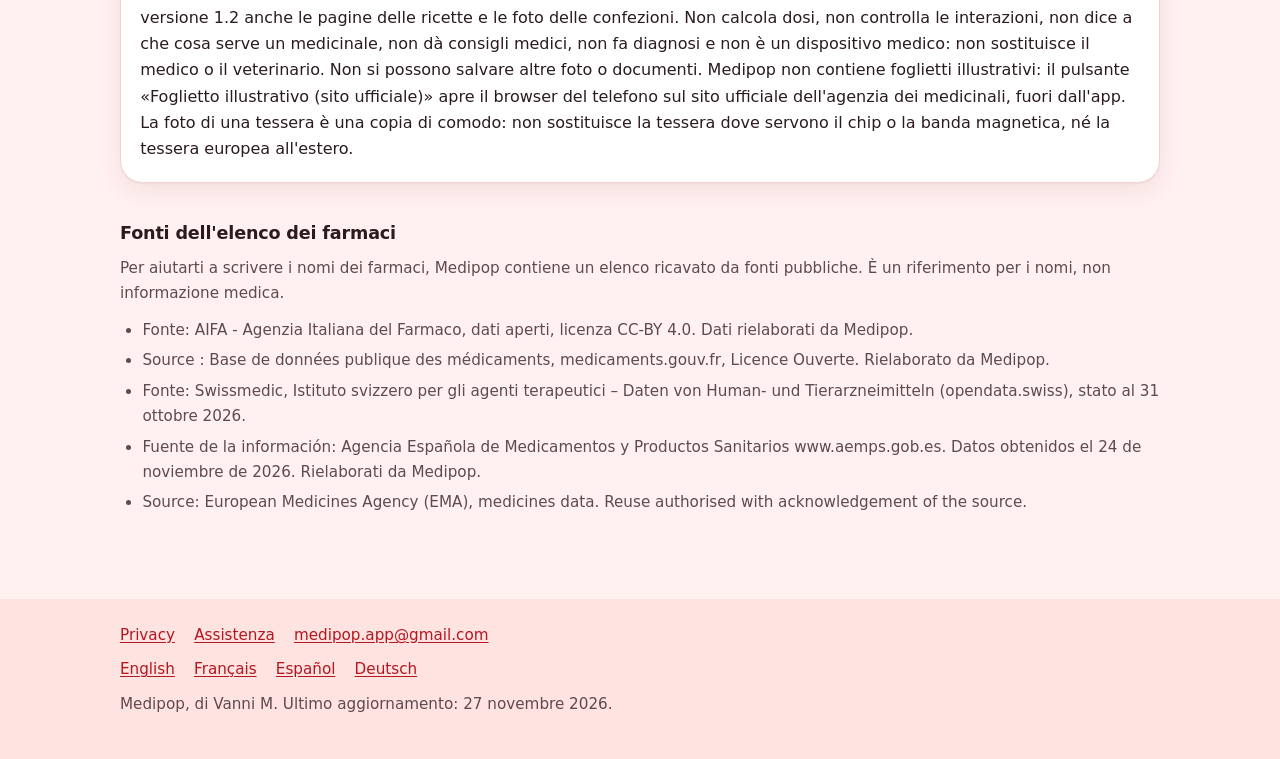
==== commit 3116b3bb: "Sito: confezioni con più foto, «Farmaco acquistato» come la farmacia di casa, persona proposta dal n" ====
--- a/index.html
+++ b/index.html
@@ -85,7 +85,7 @@
       <li>
         <span class="ico"><svg viewBox="0 0 24 24" aria-hidden="true" focusable="false"><path d="M8 3.500h8v3H8z"/><path d="M7 6.500h10v13a1.500 1.500 0 0 1-1.500 1.500h-7A1.500 1.500 0 0 1 7 19.500z"/><path d="M12 11v5.500"/><path d="M9.200 13.800h5.600"/></svg></span>
         <h3>Farmacia di casa, dalla versione 1.2</h3>
-        <p>In «Altro», «Farmacia di casa» tieni le confezioni di medicine che hai in casa. Per ognuna scrivi il farmaco, di chi è (di tutta la famiglia, di una persona o di un animale), la scadenza, il lotto, quanto ne resta, dove la tieni e, se vuoi, una foto. Puoi aggiungerla da una foto: Medipop legge sul telefono il piccolo codice quadrato stampato sulla confezione, che porta prodotto, scadenza e lotto (in Italia anche il codice a barre del bollino della farmacia) e, se manca, la scadenza stampata; prima di salvare controlli tu. L'elenco mostra prima le confezioni scadute, poi quelle che scadono entro 30 giorni, che compaiono anche nella scheda «Oggi», sotto «In scadenza». Ricevi un avviso 30 giorni prima della scadenza e uno il giorno stesso, con un testo generico che non nomina mai il farmaco; per ogni confezione puoi spegnerlo. Da una confezione tocchi «Inizia un trattamento».</p>
+        <p>In «Altro», «Farmacia di casa» tieni le confezioni di medicine che hai in casa. Per ognuna scrivi il farmaco, di chi è (di tutta la famiglia, di una persona o di un animale), la scadenza, il lotto, quanto ne resta, dove la tieni e, se vuoi, le foto (fino a sei: per esempio il davanti e il lato con la scadenza). Puoi aggiungerla da una o più foto: Medipop legge sul telefono il nome scritto sul davanti della scatola, il codice stampato sulla confezione (il piccolo codice quadrato o, in Italia, il bollino della farmacia), la scadenza e il lotto; prima di salvare controlli tu. Da «+», «Farmaco acquistato» segue gli stessi passi: salvando, la confezione entra nella «Farmacia di casa» e l'acquisto nel diario (data, farmacia, prezzo). L'elenco mostra prima le confezioni scadute, poi quelle che scadono entro 30 giorni, che compaiono anche nella scheda «Oggi», sotto «In scadenza». Ricevi un avviso 30 giorni prima della scadenza e uno il giorno stesso, con un testo generico che non nomina mai il farmaco; per ogni confezione puoi spegnerlo. Da una confezione tocchi «Inizia un trattamento».</p>
       </li>
       <li>
         <span class="ico"><svg viewBox="0 0 24 24" aria-hidden="true" focusable="false"><path d="M12 6.500C10 5 7 4.500 4 5v13c3-.5 6 0 8 1.500 2-1.500 5-2 8-1.500V5c-3-.5-6 0-8 1.500z"/><path d="M12 6.500v13"/></svg></span>
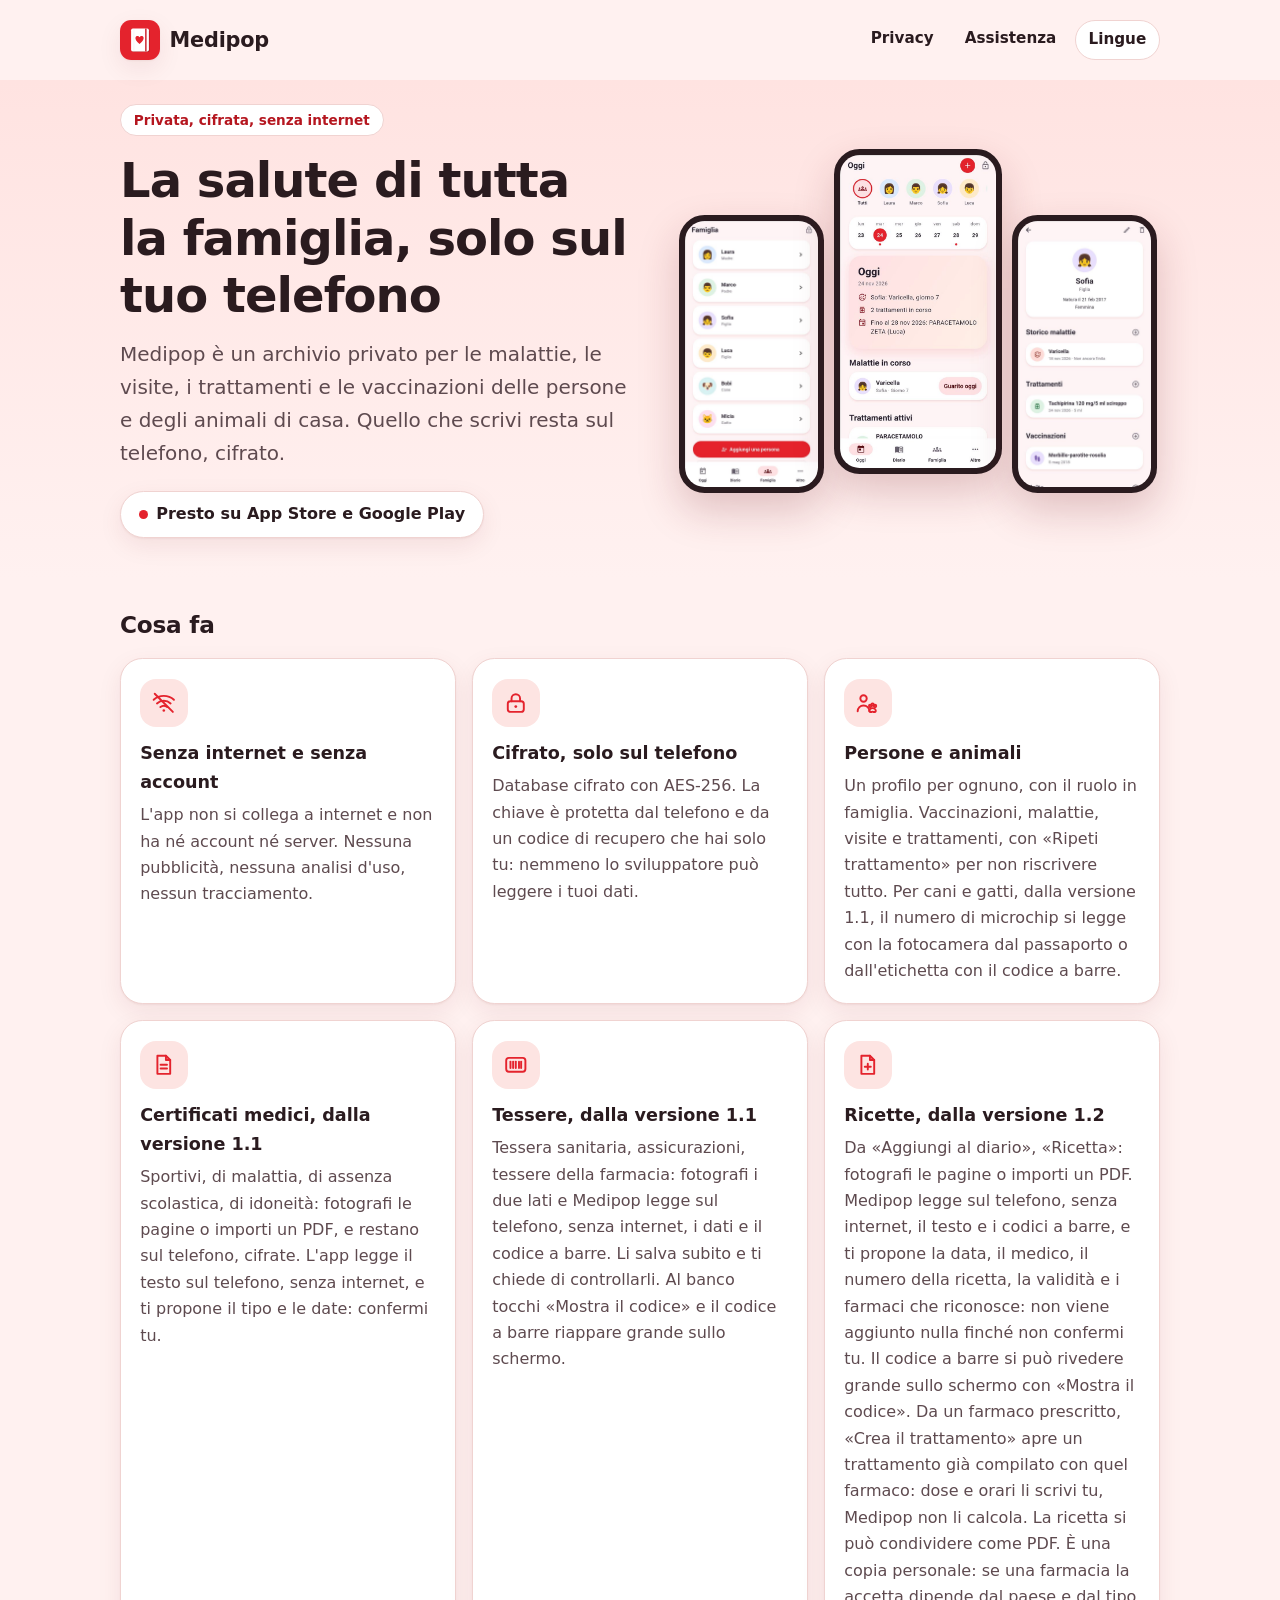
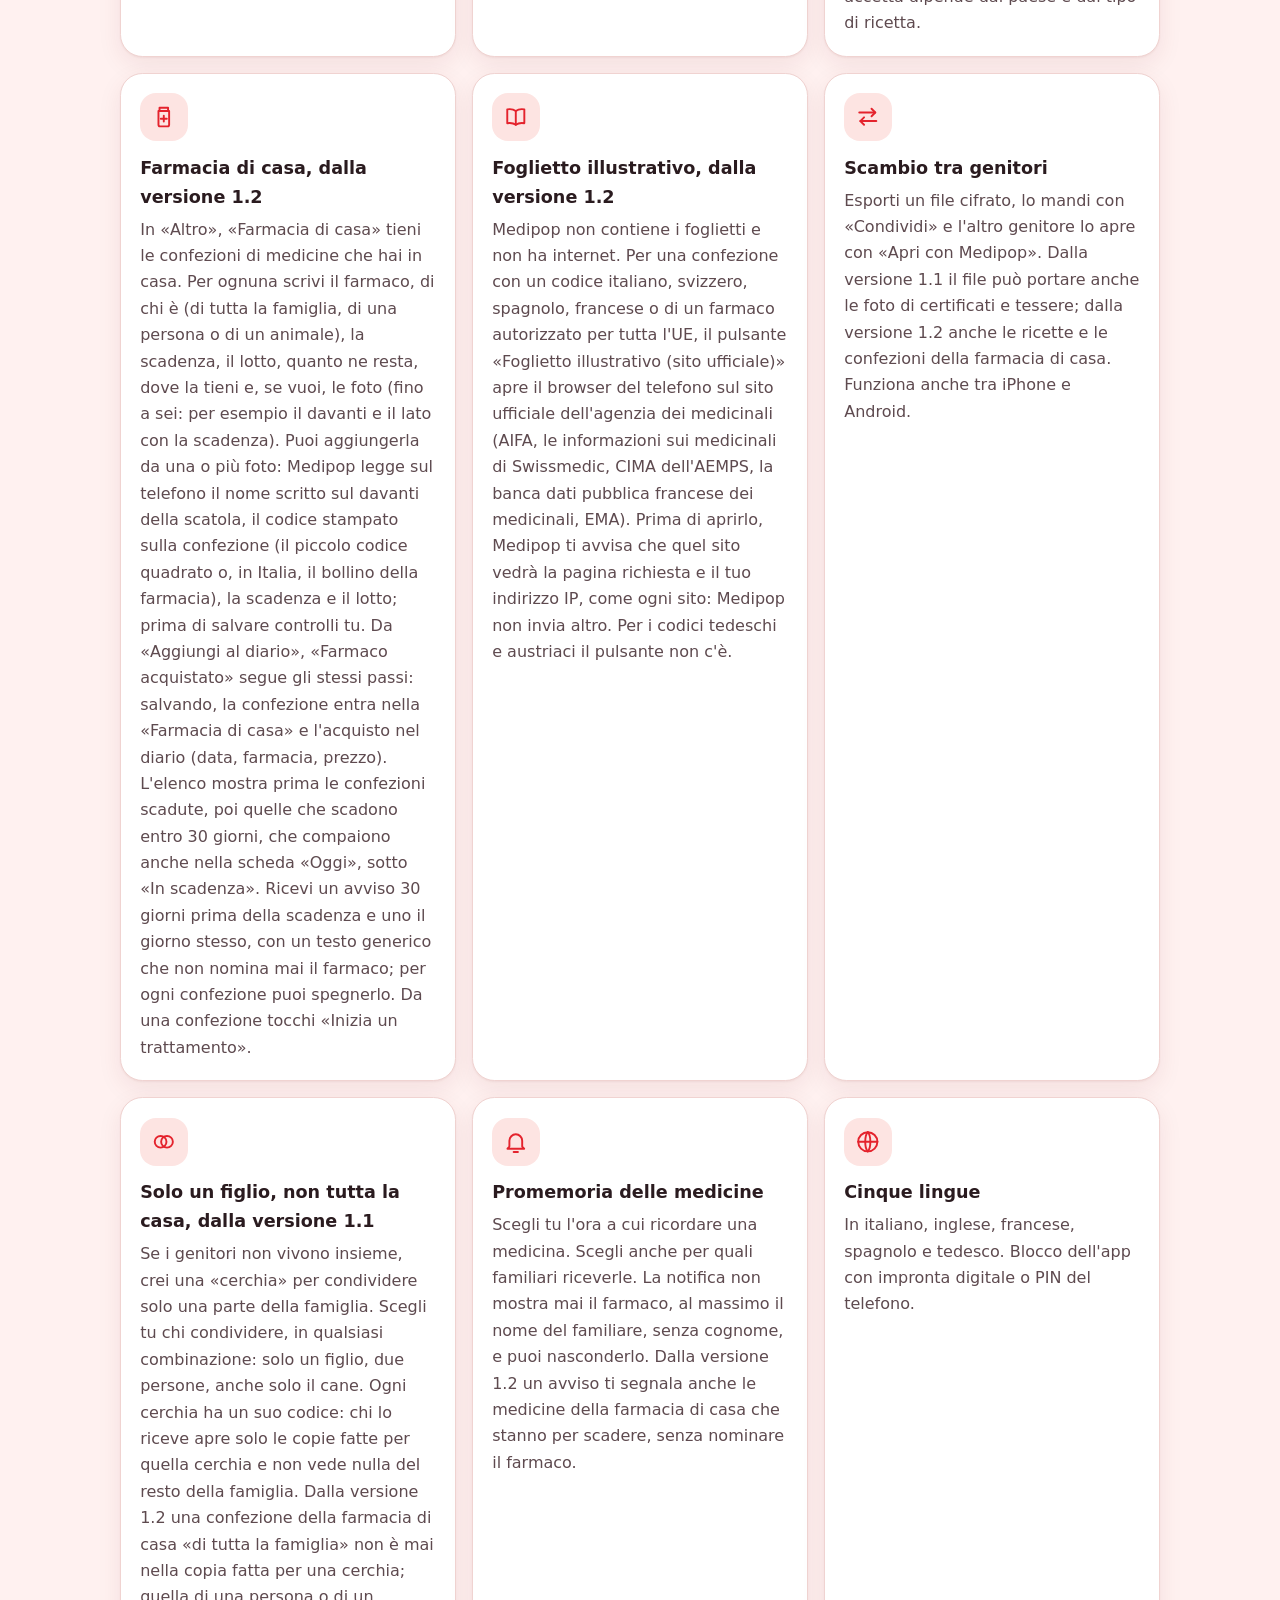
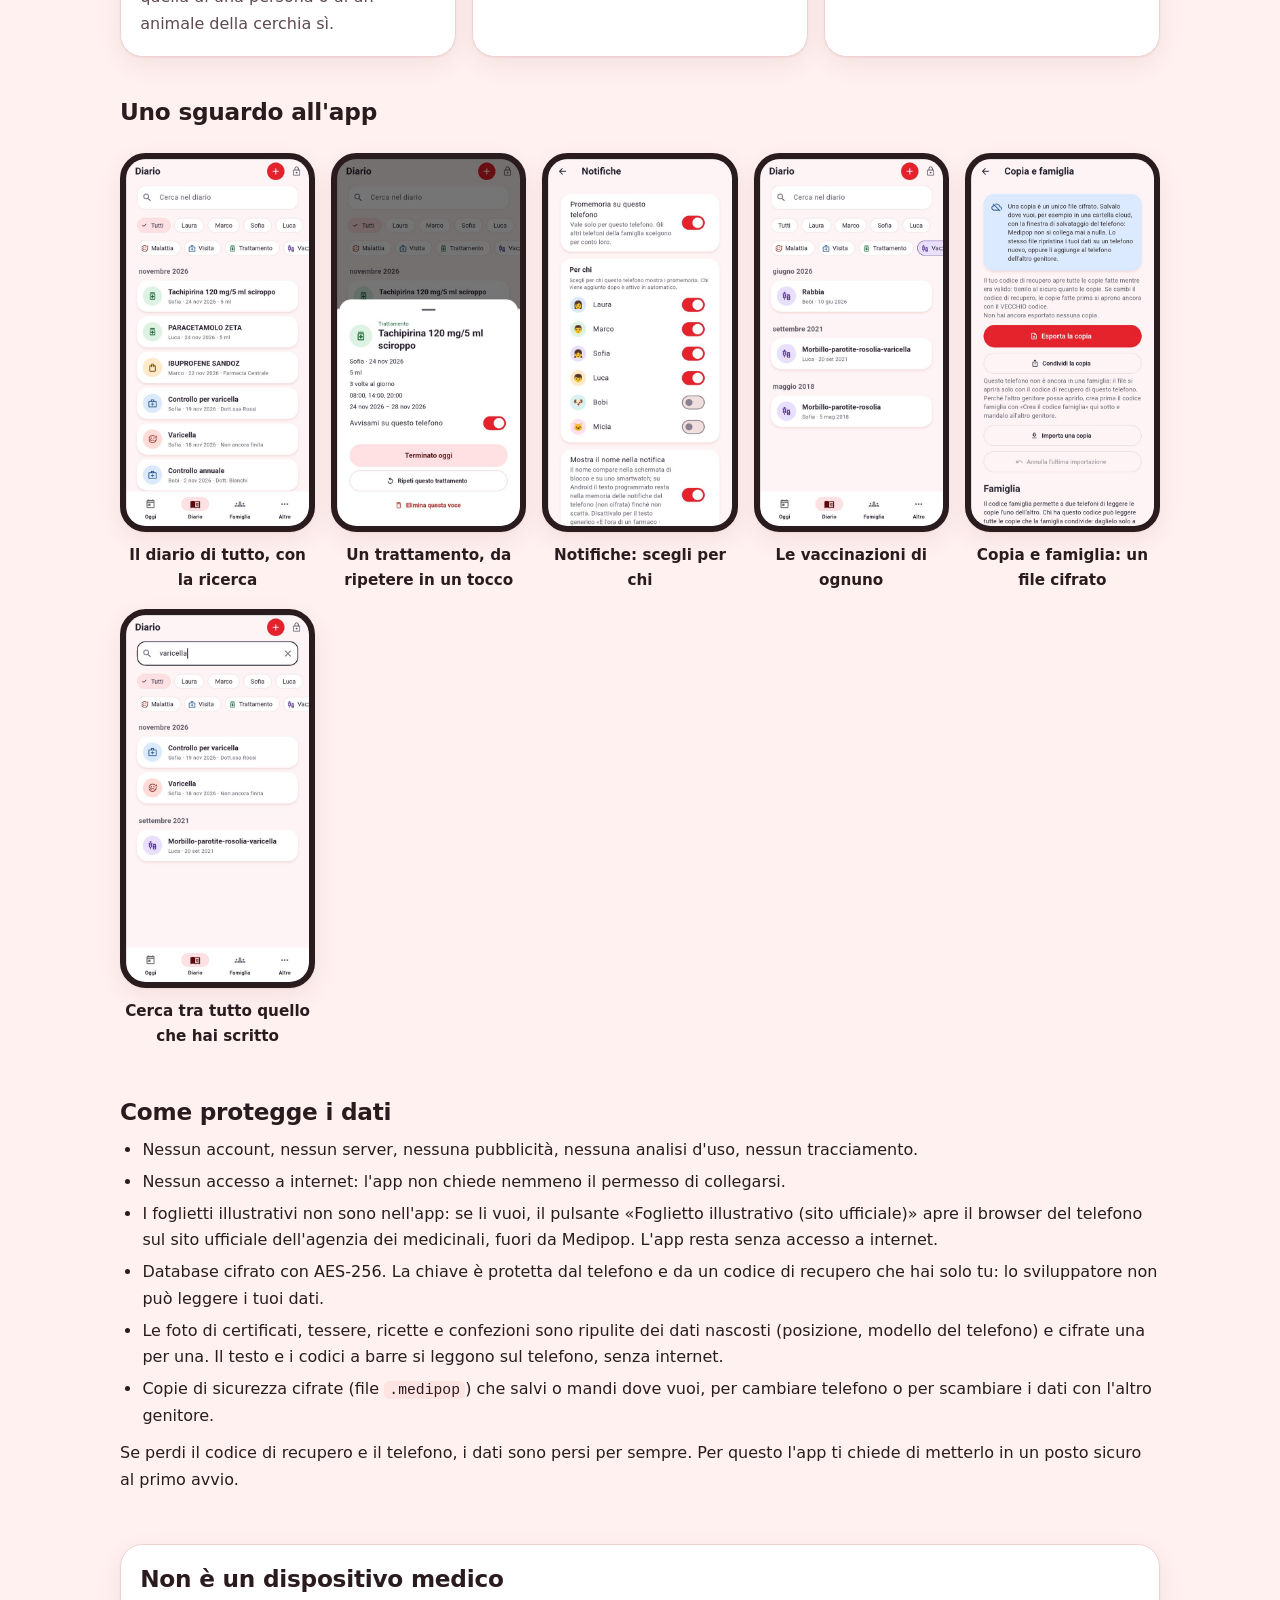
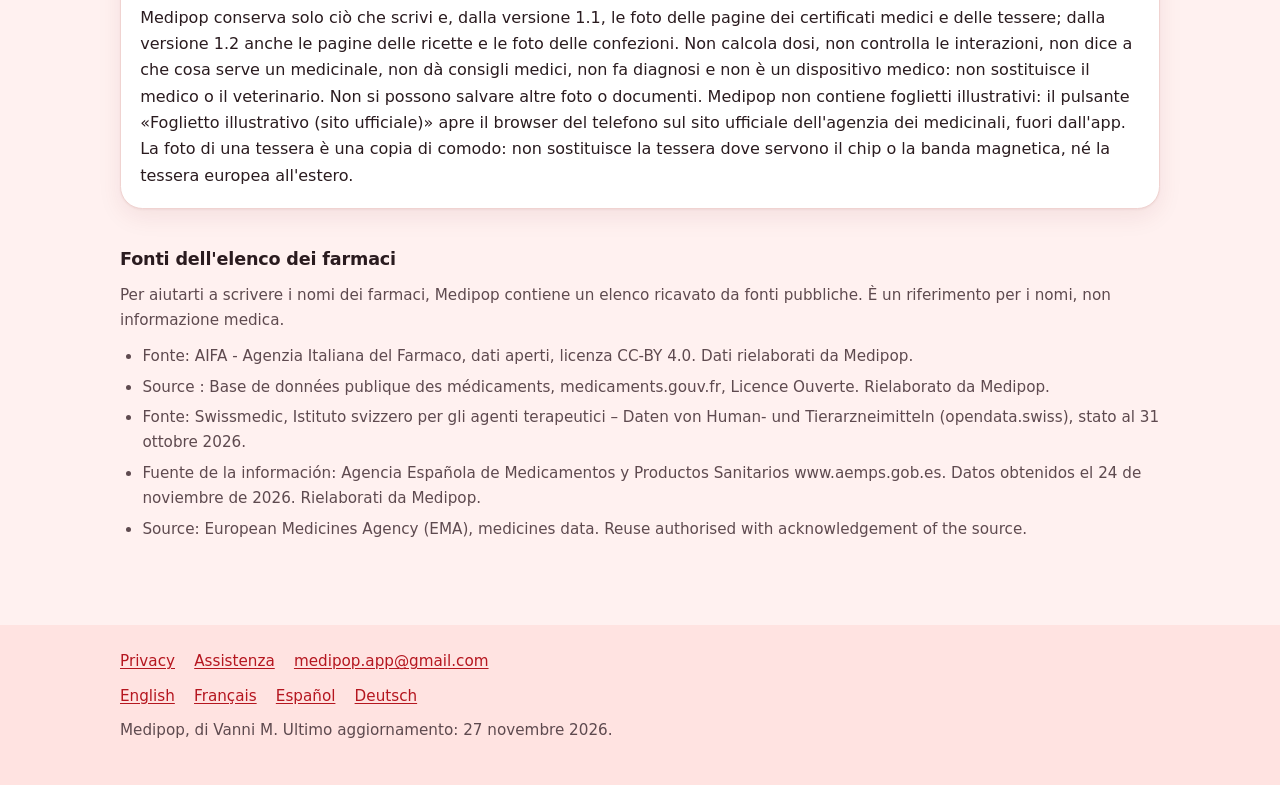
==== commit 5dc47815: "Sito: il pulsante si chiama «Aggiungi al diario», come nel resto delle pagine Co-Authored-By: Claude" ====
--- a/index.html
+++ b/index.html
@@ -85,7 +85,7 @@
       <li>
         <span class="ico"><svg viewBox="0 0 24 24" aria-hidden="true" focusable="false"><path d="M8 3.500h8v3H8z"/><path d="M7 6.500h10v13a1.500 1.500 0 0 1-1.500 1.500h-7A1.500 1.500 0 0 1 7 19.500z"/><path d="M12 11v5.500"/><path d="M9.200 13.800h5.600"/></svg></span>
         <h3>Farmacia di casa, dalla versione 1.2</h3>
-        <p>In «Altro», «Farmacia di casa» tieni le confezioni di medicine che hai in casa. Per ognuna scrivi il farmaco, di chi è (di tutta la famiglia, di una persona o di un animale), la scadenza, il lotto, quanto ne resta, dove la tieni e, se vuoi, le foto (fino a sei: per esempio il davanti e il lato con la scadenza). Puoi aggiungerla da una o più foto: Medipop legge sul telefono il nome scritto sul davanti della scatola, il codice stampato sulla confezione (il piccolo codice quadrato o, in Italia, il bollino della farmacia), la scadenza e il lotto; prima di salvare controlli tu. Da «+», «Farmaco acquistato» segue gli stessi passi: salvando, la confezione entra nella «Farmacia di casa» e l'acquisto nel diario (data, farmacia, prezzo). L'elenco mostra prima le confezioni scadute, poi quelle che scadono entro 30 giorni, che compaiono anche nella scheda «Oggi», sotto «In scadenza». Ricevi un avviso 30 giorni prima della scadenza e uno il giorno stesso, con un testo generico che non nomina mai il farmaco; per ogni confezione puoi spegnerlo. Da una confezione tocchi «Inizia un trattamento».</p>
+        <p>In «Altro», «Farmacia di casa» tieni le confezioni di medicine che hai in casa. Per ognuna scrivi il farmaco, di chi è (di tutta la famiglia, di una persona o di un animale), la scadenza, il lotto, quanto ne resta, dove la tieni e, se vuoi, le foto (fino a sei: per esempio il davanti e il lato con la scadenza). Puoi aggiungerla da una o più foto: Medipop legge sul telefono il nome scritto sul davanti della scatola, il codice stampato sulla confezione (il piccolo codice quadrato o, in Italia, il bollino della farmacia), la scadenza e il lotto; prima di salvare controlli tu. Da «Aggiungi al diario», «Farmaco acquistato» segue gli stessi passi: salvando, la confezione entra nella «Farmacia di casa» e l'acquisto nel diario (data, farmacia, prezzo). L'elenco mostra prima le confezioni scadute, poi quelle che scadono entro 30 giorni, che compaiono anche nella scheda «Oggi», sotto «In scadenza». Ricevi un avviso 30 giorni prima della scadenza e uno il giorno stesso, con un testo generico che non nomina mai il farmaco; per ogni confezione puoi spegnerlo. Da una confezione tocchi «Inizia un trattamento».</p>
       </li>
       <li>
         <span class="ico"><svg viewBox="0 0 24 24" aria-hidden="true" focusable="false"><path d="M12 6.500C10 5 7 4.500 4 5v13c3-.5 6 0 8 1.500 2-1.500 5-2 8-1.500V5c-3-.5-6 0-8 1.500z"/><path d="M12 6.500v13"/></svg></span>
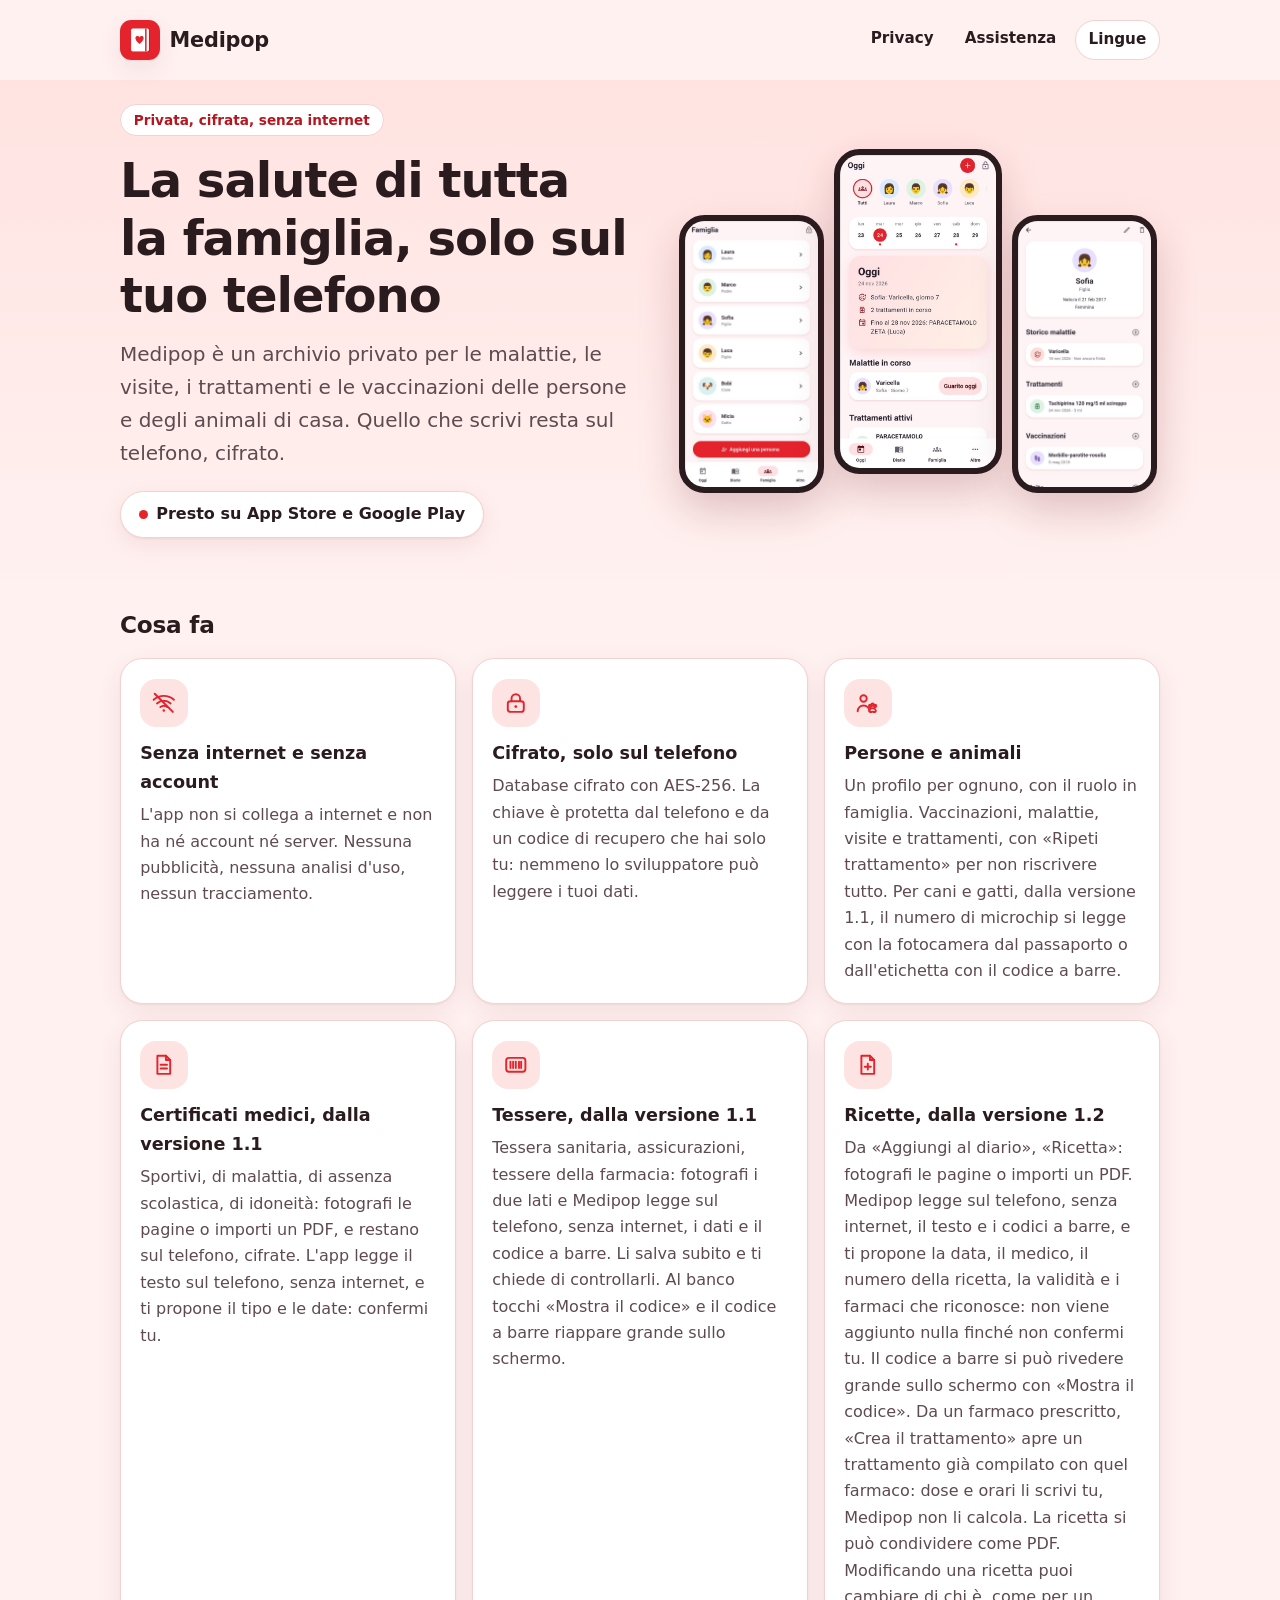
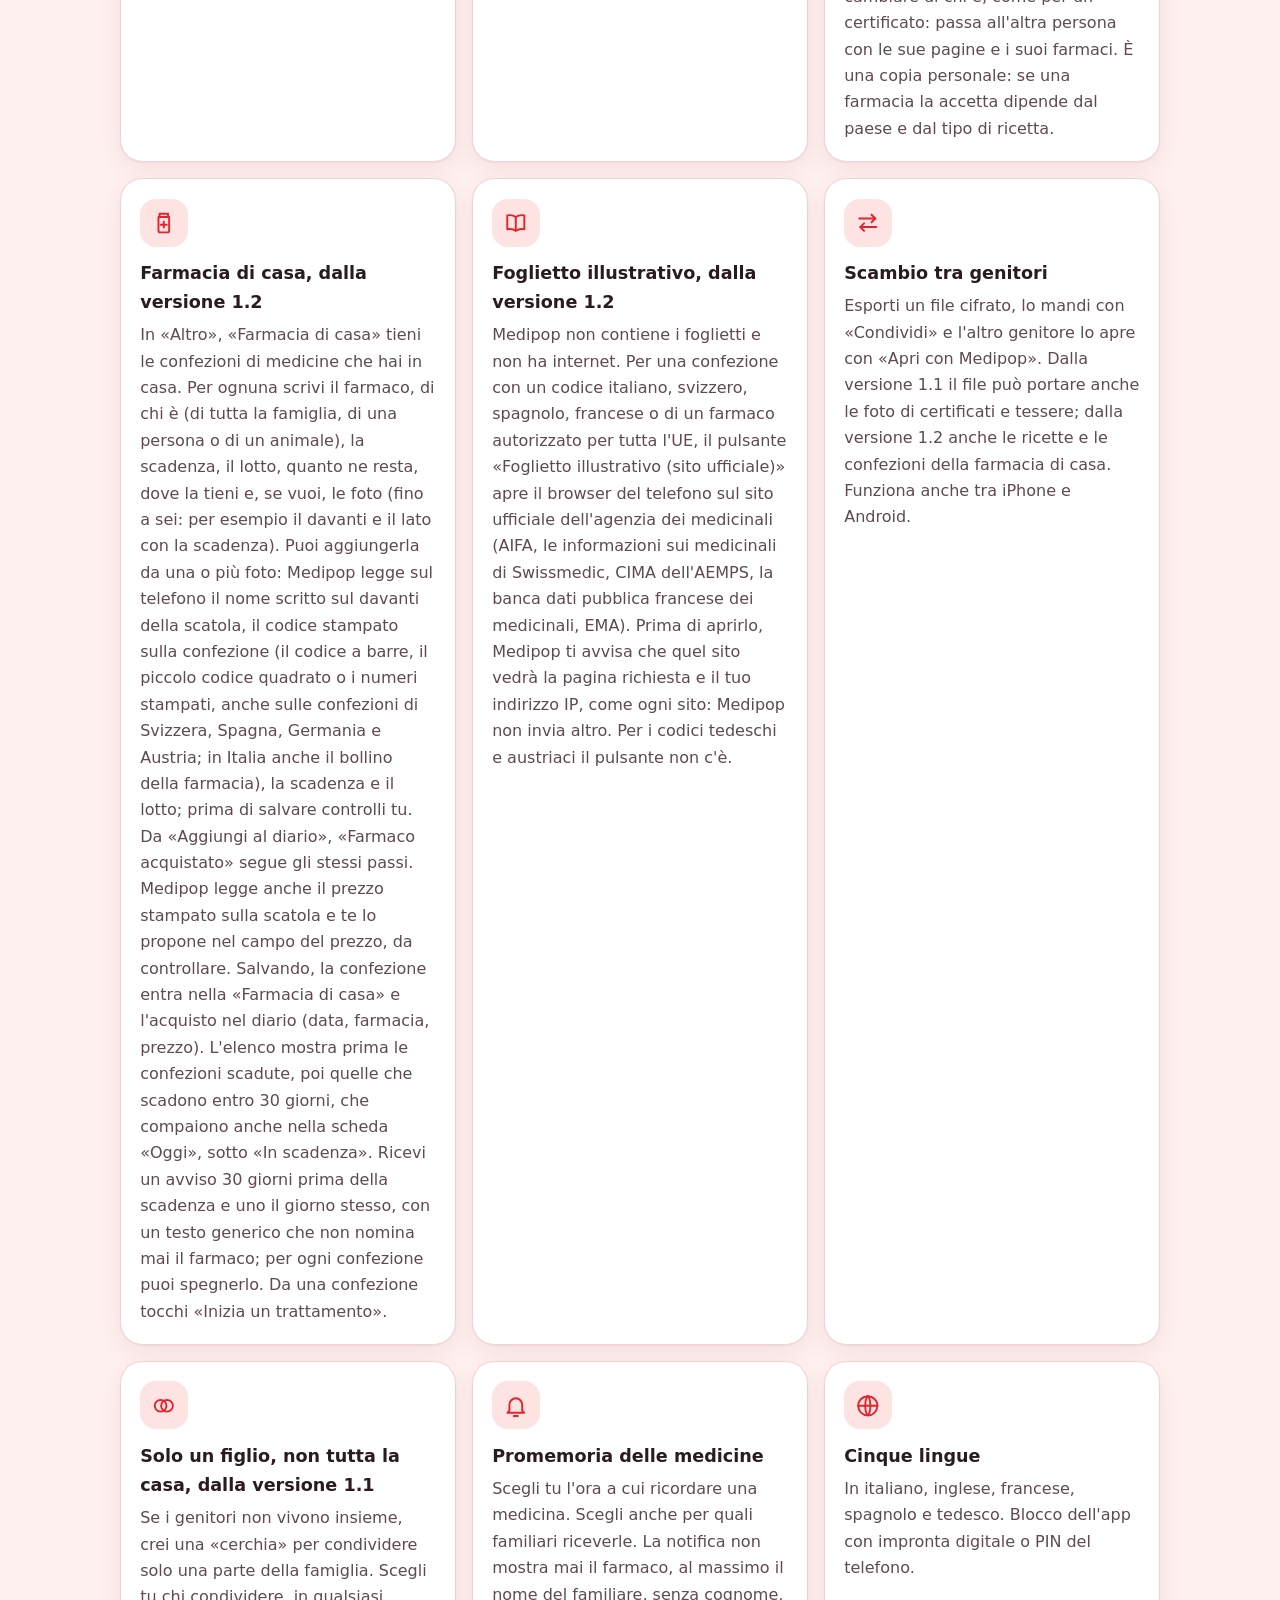
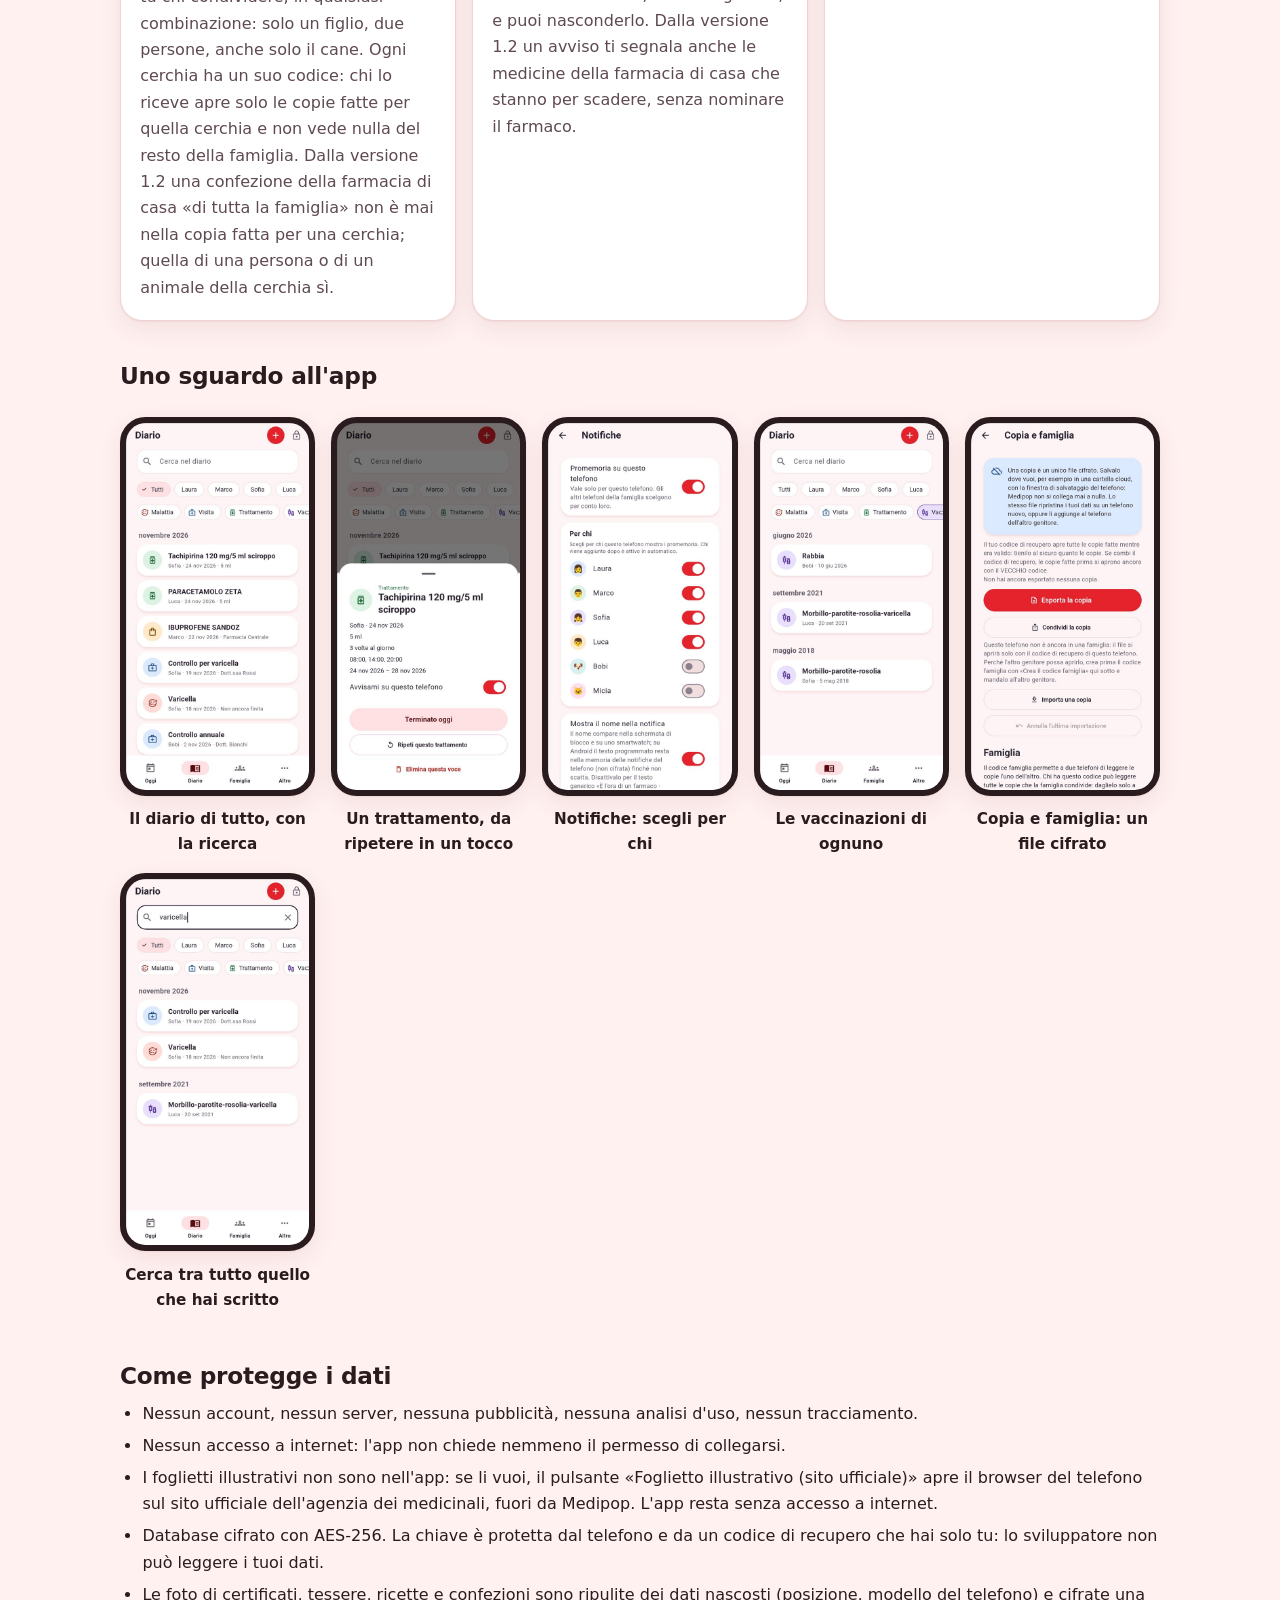
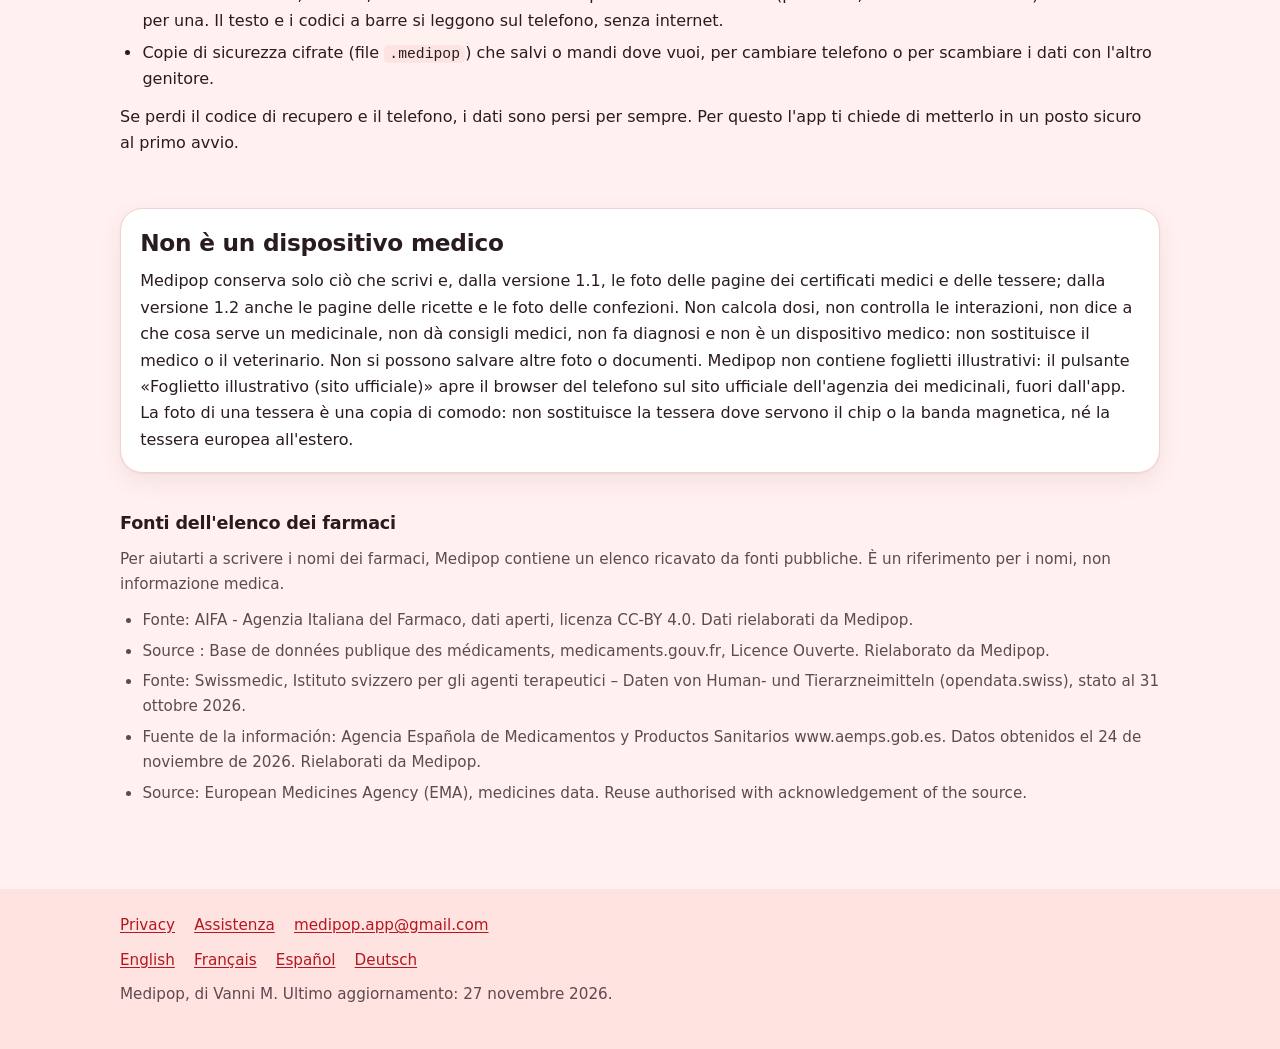
==== commit e87ef255: "Sito: codici dei farmaci di altri paesi, prezzo letto dalla scatola, persona della ricetta modificab" ====
--- a/index.html
+++ b/index.html
@@ -80,12 +80,12 @@
       <li>
         <span class="ico"><svg viewBox="0 0 24 24" aria-hidden="true" focusable="false"><path d="M6 3.5h8l4 4v13H6z"/><path d="M14 3.5v4h4"/><path d="M12 11v5.500"/><path d="M9.200 13.800h5.600"/></svg></span>
         <h3>Ricette, dalla versione 1.2</h3>
-        <p>Da «Aggiungi al diario», «Ricetta»: fotografi le pagine o importi un PDF. Medipop legge sul telefono, senza internet, il testo e i codici a barre, e ti propone la data, il medico, il numero della ricetta, la validità e i farmaci che riconosce: non viene aggiunto nulla finché non confermi tu. Il codice a barre si può rivedere grande sullo schermo con «Mostra il codice». Da un farmaco prescritto, «Crea il trattamento» apre un trattamento già compilato con quel farmaco: dose e orari li scrivi tu, Medipop non li calcola. La ricetta si può condividere come PDF. È una copia personale: se una farmacia la accetta dipende dal paese e dal tipo di ricetta.</p>
+        <p>Da «Aggiungi al diario», «Ricetta»: fotografi le pagine o importi un PDF. Medipop legge sul telefono, senza internet, il testo e i codici a barre, e ti propone la data, il medico, il numero della ricetta, la validità e i farmaci che riconosce: non viene aggiunto nulla finché non confermi tu. Il codice a barre si può rivedere grande sullo schermo con «Mostra il codice». Da un farmaco prescritto, «Crea il trattamento» apre un trattamento già compilato con quel farmaco: dose e orari li scrivi tu, Medipop non li calcola. La ricetta si può condividere come PDF. Modificando una ricetta puoi cambiare di chi è, come per un certificato: passa all'altra persona con le sue pagine e i suoi farmaci. È una copia personale: se una farmacia la accetta dipende dal paese e dal tipo di ricetta.</p>
       </li>
       <li>
         <span class="ico"><svg viewBox="0 0 24 24" aria-hidden="true" focusable="false"><path d="M8 3.500h8v3H8z"/><path d="M7 6.500h10v13a1.500 1.500 0 0 1-1.500 1.500h-7A1.500 1.500 0 0 1 7 19.500z"/><path d="M12 11v5.500"/><path d="M9.200 13.800h5.600"/></svg></span>
         <h3>Farmacia di casa, dalla versione 1.2</h3>
-        <p>In «Altro», «Farmacia di casa» tieni le confezioni di medicine che hai in casa. Per ognuna scrivi il farmaco, di chi è (di tutta la famiglia, di una persona o di un animale), la scadenza, il lotto, quanto ne resta, dove la tieni e, se vuoi, le foto (fino a sei: per esempio il davanti e il lato con la scadenza). Puoi aggiungerla da una o più foto: Medipop legge sul telefono il nome scritto sul davanti della scatola, il codice stampato sulla confezione (il piccolo codice quadrato o, in Italia, il bollino della farmacia), la scadenza e il lotto; prima di salvare controlli tu. Da «Aggiungi al diario», «Farmaco acquistato» segue gli stessi passi: salvando, la confezione entra nella «Farmacia di casa» e l'acquisto nel diario (data, farmacia, prezzo). L'elenco mostra prima le confezioni scadute, poi quelle che scadono entro 30 giorni, che compaiono anche nella scheda «Oggi», sotto «In scadenza». Ricevi un avviso 30 giorni prima della scadenza e uno il giorno stesso, con un testo generico che non nomina mai il farmaco; per ogni confezione puoi spegnerlo. Da una confezione tocchi «Inizia un trattamento».</p>
+        <p>In «Altro», «Farmacia di casa» tieni le confezioni di medicine che hai in casa. Per ognuna scrivi il farmaco, di chi è (di tutta la famiglia, di una persona o di un animale), la scadenza, il lotto, quanto ne resta, dove la tieni e, se vuoi, le foto (fino a sei: per esempio il davanti e il lato con la scadenza). Puoi aggiungerla da una o più foto: Medipop legge sul telefono il nome scritto sul davanti della scatola, il codice stampato sulla confezione (il codice a barre, il piccolo codice quadrato o i numeri stampati, anche sulle confezioni di Svizzera, Spagna, Germania e Austria; in Italia anche il bollino della farmacia), la scadenza e il lotto; prima di salvare controlli tu. Da «Aggiungi al diario», «Farmaco acquistato» segue gli stessi passi. Medipop legge anche il prezzo stampato sulla scatola e te lo propone nel campo del prezzo, da controllare. Salvando, la confezione entra nella «Farmacia di casa» e l'acquisto nel diario (data, farmacia, prezzo). L'elenco mostra prima le confezioni scadute, poi quelle che scadono entro 30 giorni, che compaiono anche nella scheda «Oggi», sotto «In scadenza». Ricevi un avviso 30 giorni prima della scadenza e uno il giorno stesso, con un testo generico che non nomina mai il farmaco; per ogni confezione puoi spegnerlo. Da una confezione tocchi «Inizia un trattamento».</p>
       </li>
       <li>
         <span class="ico"><svg viewBox="0 0 24 24" aria-hidden="true" focusable="false"><path d="M12 6.500C10 5 7 4.500 4 5v13c3-.5 6 0 8 1.500 2-1.500 5-2 8-1.500V5c-3-.5-6 0-8 1.500z"/><path d="M12 6.500v13"/></svg></span>
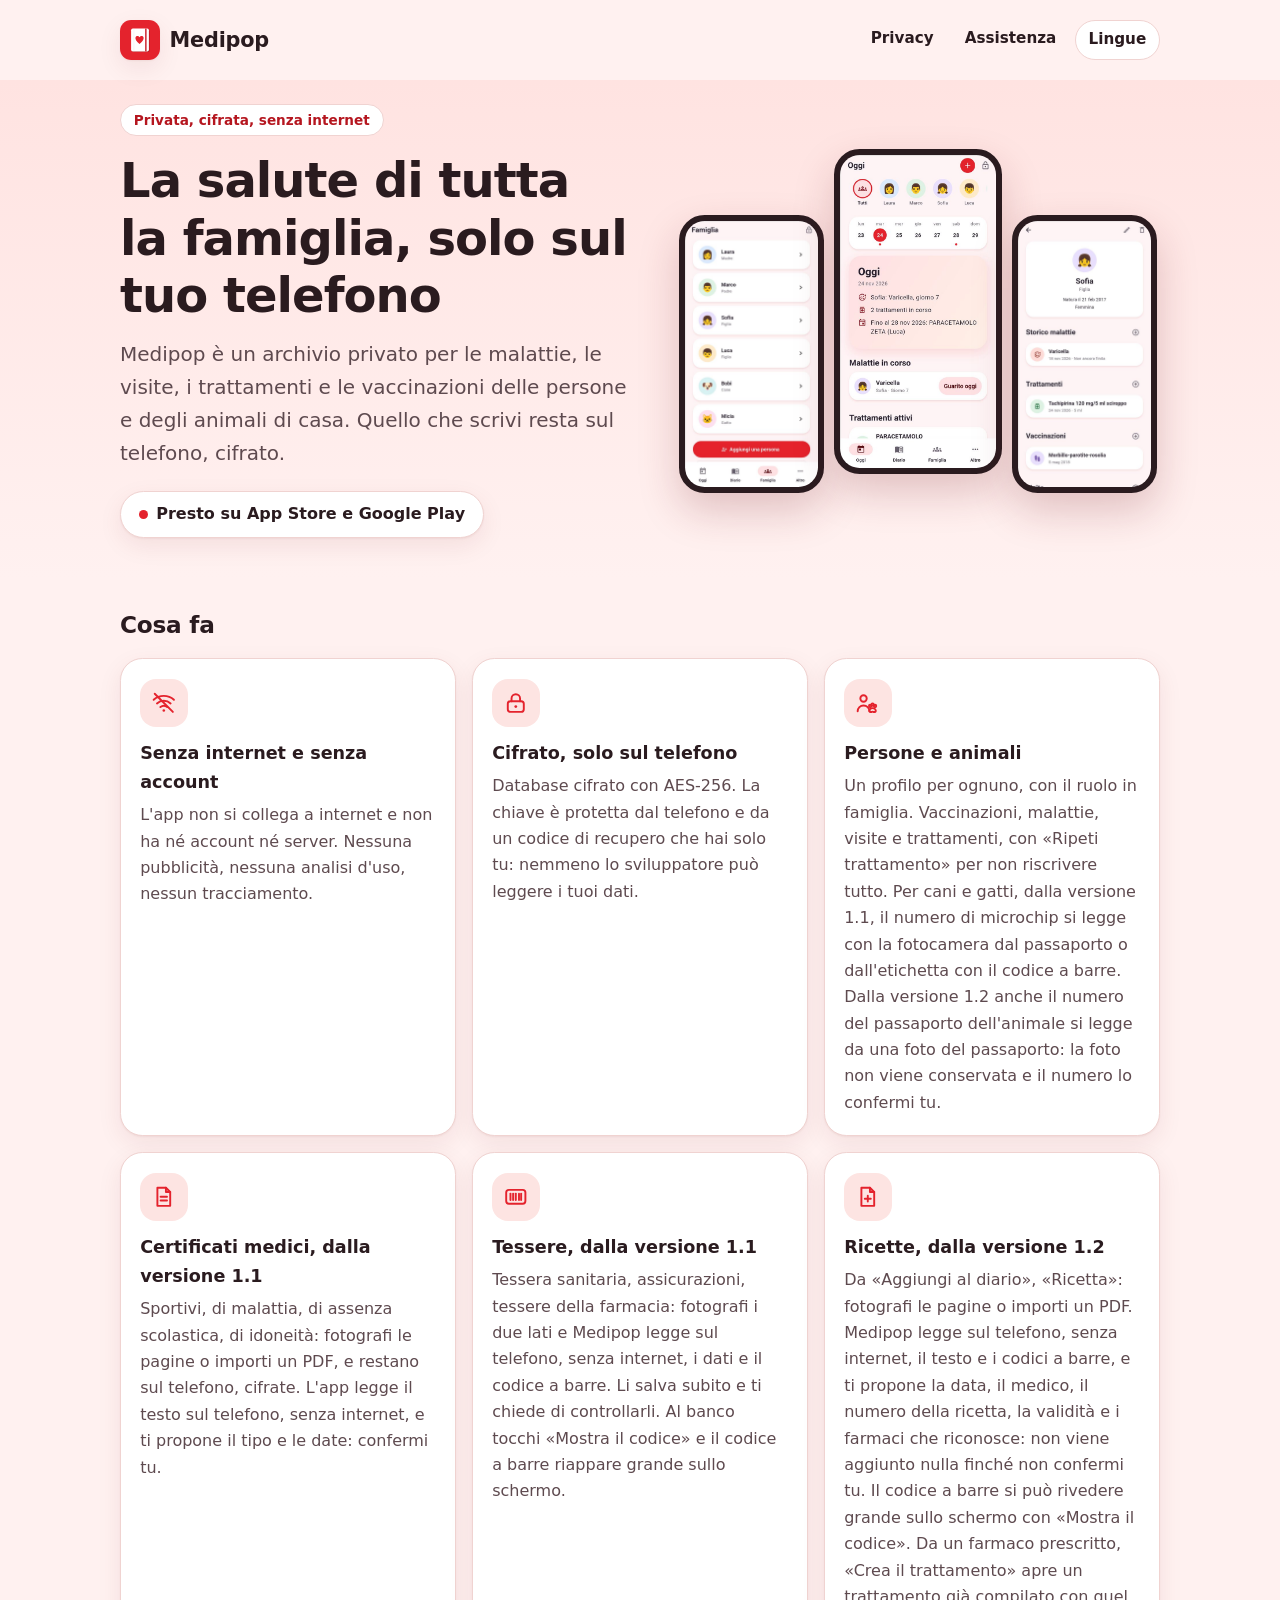
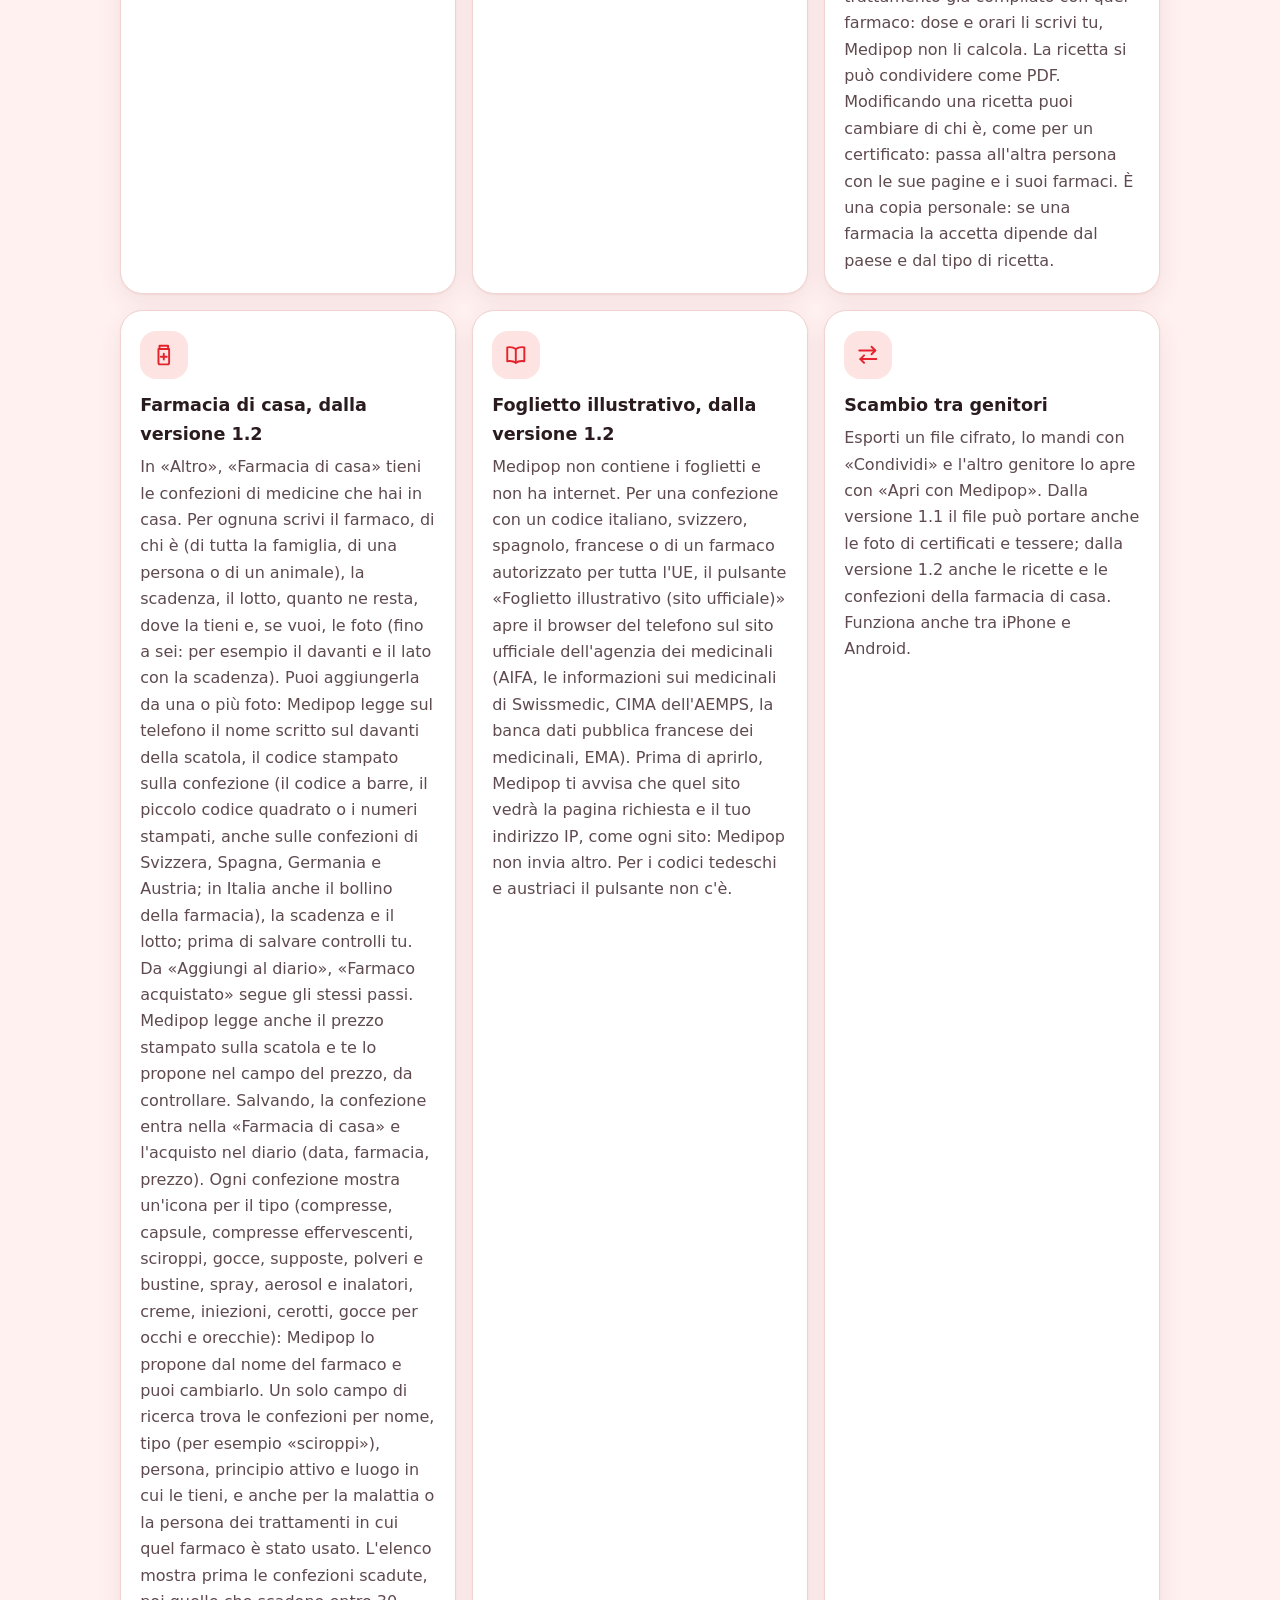
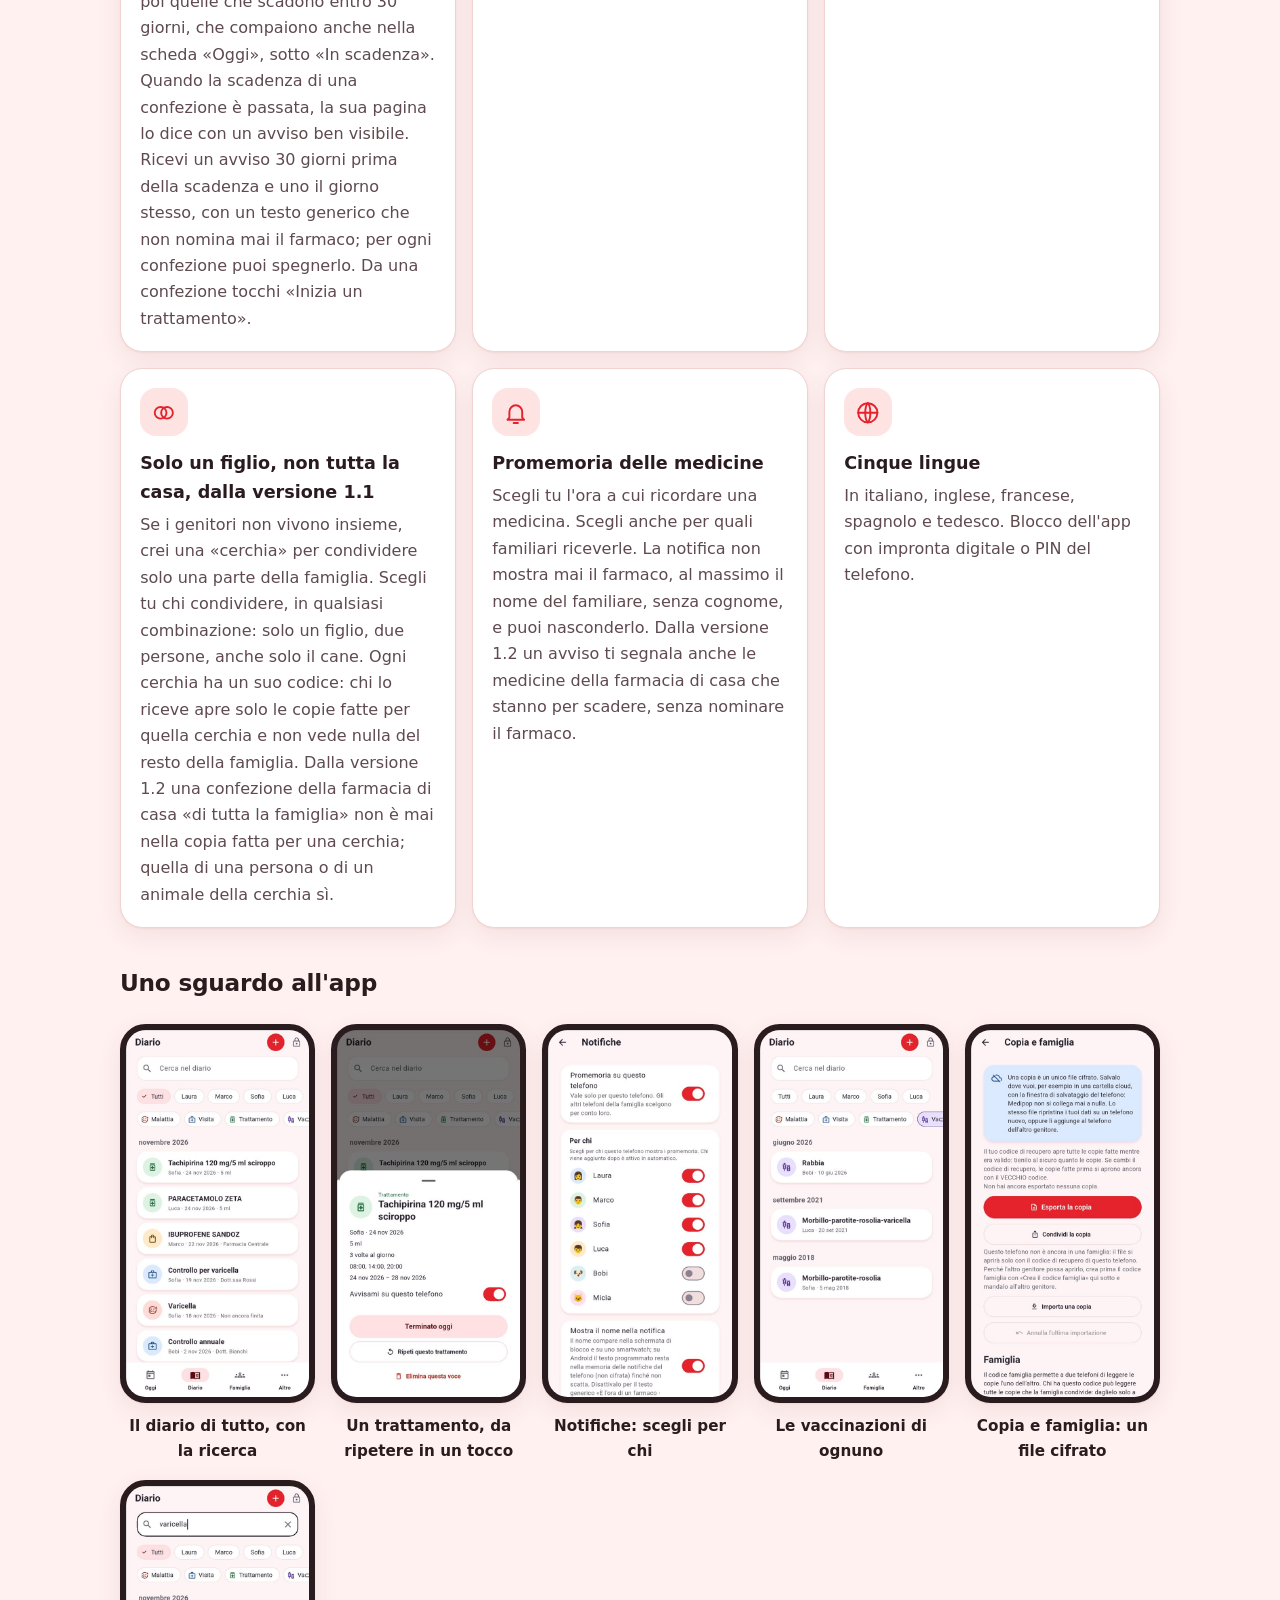
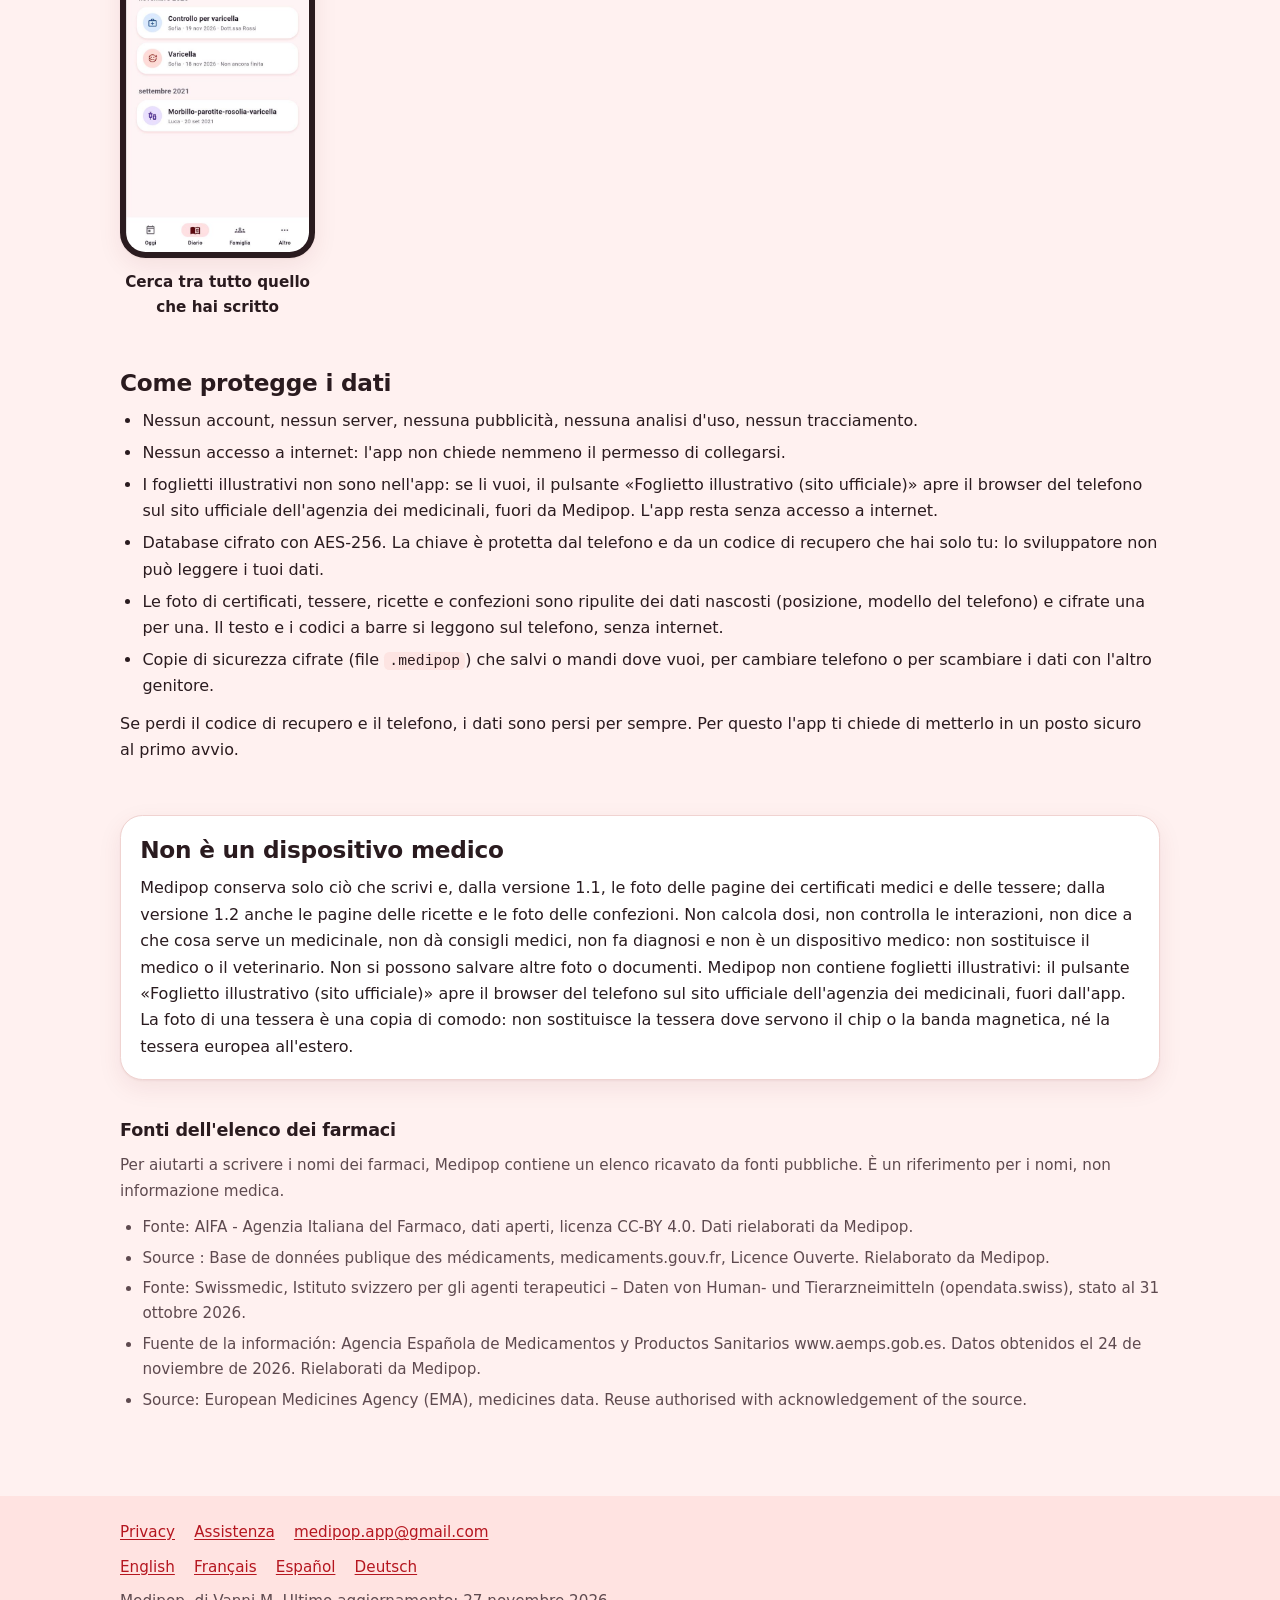
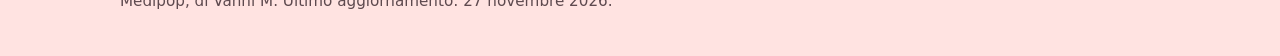
==== commit 756d8abd: "Sito: passaporto degli animali dalla foto, tipi di farmaco con icona, ricerca nella farmacia, avviso" ====
--- a/index.html
+++ b/index.html
@@ -65,7 +65,7 @@
       <li>
         <span class="ico"><svg viewBox="0 0 24 24" aria-hidden="true" focusable="false"><circle cx="8" cy="8" r="3"/><path d="M2.5 20a5.5 5.5 0 0 1 11 0"/><circle cx="14.2" cy="15" r="1.1"/><circle cx="16.5" cy="13.8" r="1.1"/><circle cx="18.8" cy="15" r="1.1"/><path d="M16.5 17c1.5 0 3 1.1 3 2.4 0 1-.9 1.4-1.8 1.2-.6-.1-.8-.3-1.2-.3s-.6.2-1.2.3c-.9.2-1.8-.2-1.8-1.2 0-1.3 1.5-2.4 3-2.4z"/></svg></span>
         <h3>Persone e animali</h3>
-        <p>Un profilo per ognuno, con il ruolo in famiglia. Vaccinazioni, malattie, visite e trattamenti, con «Ripeti trattamento» per non riscrivere tutto. Per cani e gatti, dalla versione 1.1, il numero di microchip si legge con la fotocamera dal passaporto o dall'etichetta con il codice a barre.</p>
+        <p>Un profilo per ognuno, con il ruolo in famiglia. Vaccinazioni, malattie, visite e trattamenti, con «Ripeti trattamento» per non riscrivere tutto. Per cani e gatti, dalla versione 1.1, il numero di microchip si legge con la fotocamera dal passaporto o dall'etichetta con il codice a barre. Dalla versione 1.2 anche il numero del passaporto dell'animale si legge da una foto del passaporto: la foto non viene conservata e il numero lo confermi tu.</p>
       </li>
       <li>
         <span class="ico"><svg viewBox="0 0 24 24" aria-hidden="true" focusable="false"><path d="M6 3.5h8l4 4v13H6z"/><path d="M14 3.5v4h4"/><path d="M9 12h6"/><path d="M9 15.5h6"/></svg></span>
@@ -85,7 +85,7 @@
       <li>
         <span class="ico"><svg viewBox="0 0 24 24" aria-hidden="true" focusable="false"><path d="M8 3.500h8v3H8z"/><path d="M7 6.500h10v13a1.500 1.500 0 0 1-1.500 1.500h-7A1.500 1.500 0 0 1 7 19.500z"/><path d="M12 11v5.500"/><path d="M9.200 13.800h5.600"/></svg></span>
         <h3>Farmacia di casa, dalla versione 1.2</h3>
-        <p>In «Altro», «Farmacia di casa» tieni le confezioni di medicine che hai in casa. Per ognuna scrivi il farmaco, di chi è (di tutta la famiglia, di una persona o di un animale), la scadenza, il lotto, quanto ne resta, dove la tieni e, se vuoi, le foto (fino a sei: per esempio il davanti e il lato con la scadenza). Puoi aggiungerla da una o più foto: Medipop legge sul telefono il nome scritto sul davanti della scatola, il codice stampato sulla confezione (il codice a barre, il piccolo codice quadrato o i numeri stampati, anche sulle confezioni di Svizzera, Spagna, Germania e Austria; in Italia anche il bollino della farmacia), la scadenza e il lotto; prima di salvare controlli tu. Da «Aggiungi al diario», «Farmaco acquistato» segue gli stessi passi. Medipop legge anche il prezzo stampato sulla scatola e te lo propone nel campo del prezzo, da controllare. Salvando, la confezione entra nella «Farmacia di casa» e l'acquisto nel diario (data, farmacia, prezzo). L'elenco mostra prima le confezioni scadute, poi quelle che scadono entro 30 giorni, che compaiono anche nella scheda «Oggi», sotto «In scadenza». Ricevi un avviso 30 giorni prima della scadenza e uno il giorno stesso, con un testo generico che non nomina mai il farmaco; per ogni confezione puoi spegnerlo. Da una confezione tocchi «Inizia un trattamento».</p>
+        <p>In «Altro», «Farmacia di casa» tieni le confezioni di medicine che hai in casa. Per ognuna scrivi il farmaco, di chi è (di tutta la famiglia, di una persona o di un animale), la scadenza, il lotto, quanto ne resta, dove la tieni e, se vuoi, le foto (fino a sei: per esempio il davanti e il lato con la scadenza). Puoi aggiungerla da una o più foto: Medipop legge sul telefono il nome scritto sul davanti della scatola, il codice stampato sulla confezione (il codice a barre, il piccolo codice quadrato o i numeri stampati, anche sulle confezioni di Svizzera, Spagna, Germania e Austria; in Italia anche il bollino della farmacia), la scadenza e il lotto; prima di salvare controlli tu. Da «Aggiungi al diario», «Farmaco acquistato» segue gli stessi passi. Medipop legge anche il prezzo stampato sulla scatola e te lo propone nel campo del prezzo, da controllare. Salvando, la confezione entra nella «Farmacia di casa» e l'acquisto nel diario (data, farmacia, prezzo). Ogni confezione mostra un'icona per il tipo (compresse, capsule, compresse effervescenti, sciroppi, gocce, supposte, polveri e bustine, spray, aerosol e inalatori, creme, iniezioni, cerotti, gocce per occhi e orecchie): Medipop lo propone dal nome del farmaco e puoi cambiarlo. Un solo campo di ricerca trova le confezioni per nome, tipo (per esempio «sciroppi»), persona, principio attivo e luogo in cui le tieni, e anche per la malattia o la persona dei trattamenti in cui quel farmaco è stato usato. L'elenco mostra prima le confezioni scadute, poi quelle che scadono entro 30 giorni, che compaiono anche nella scheda «Oggi», sotto «In scadenza». Quando la scadenza di una confezione è passata, la sua pagina lo dice con un avviso ben visibile. Ricevi un avviso 30 giorni prima della scadenza e uno il giorno stesso, con un testo generico che non nomina mai il farmaco; per ogni confezione puoi spegnerlo. Da una confezione tocchi «Inizia un trattamento».</p>
       </li>
       <li>
         <span class="ico"><svg viewBox="0 0 24 24" aria-hidden="true" focusable="false"><path d="M12 6.500C10 5 7 4.500 4 5v13c3-.5 6 0 8 1.500 2-1.500 5-2 8-1.500V5c-3-.5-6 0-8 1.500z"/><path d="M12 6.500v13"/></svg></span>
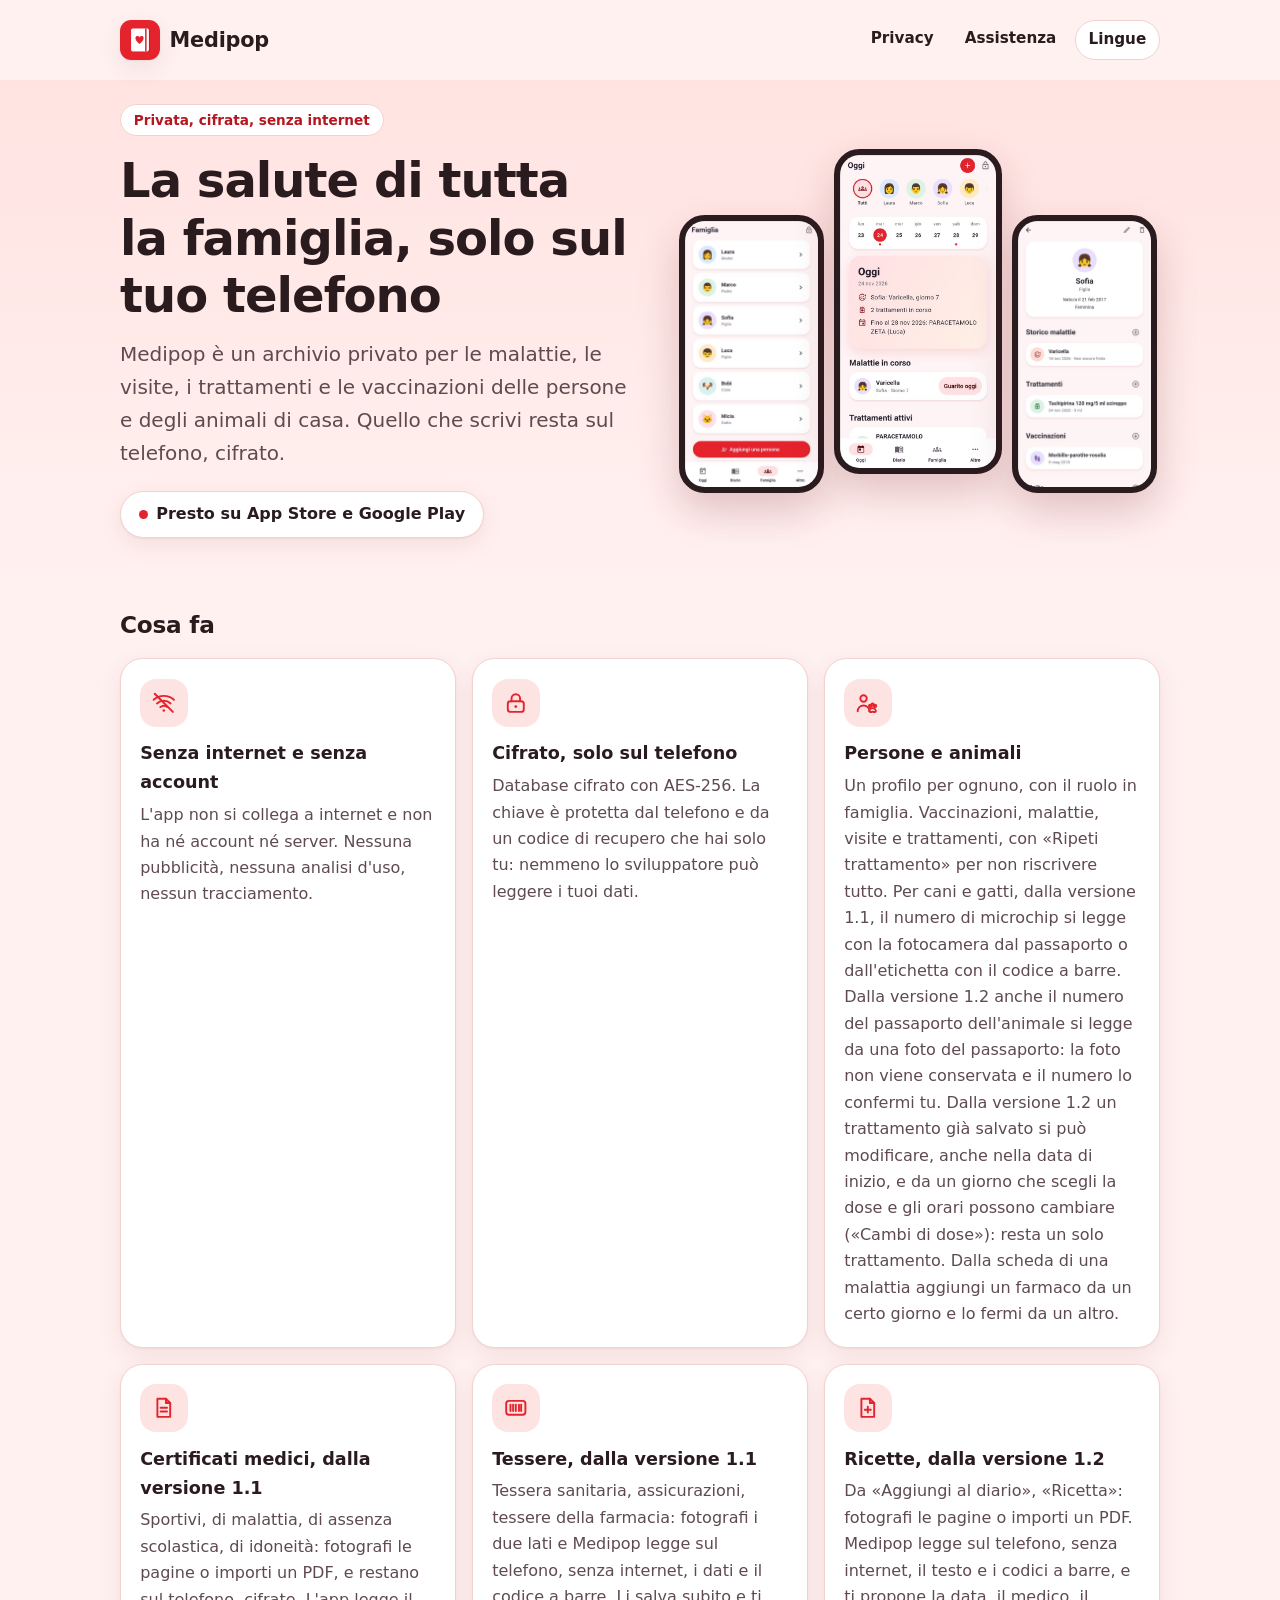
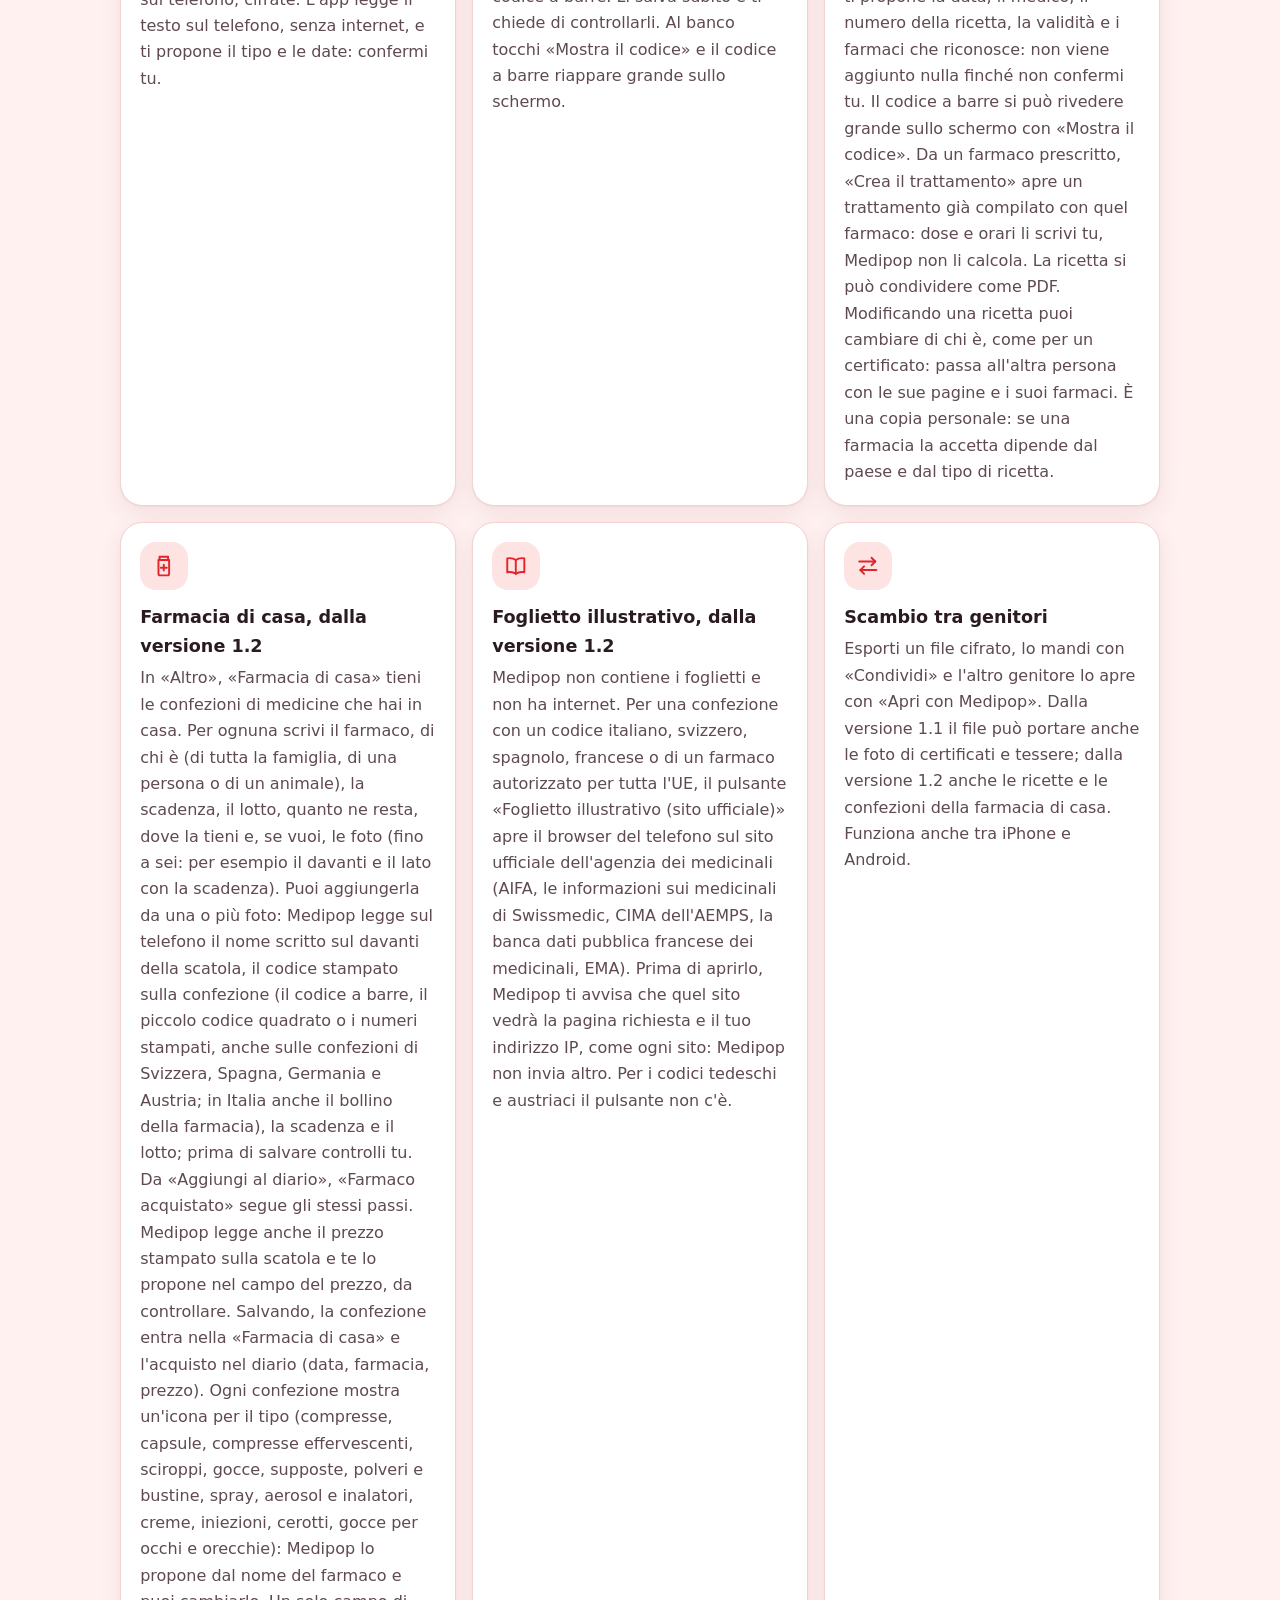
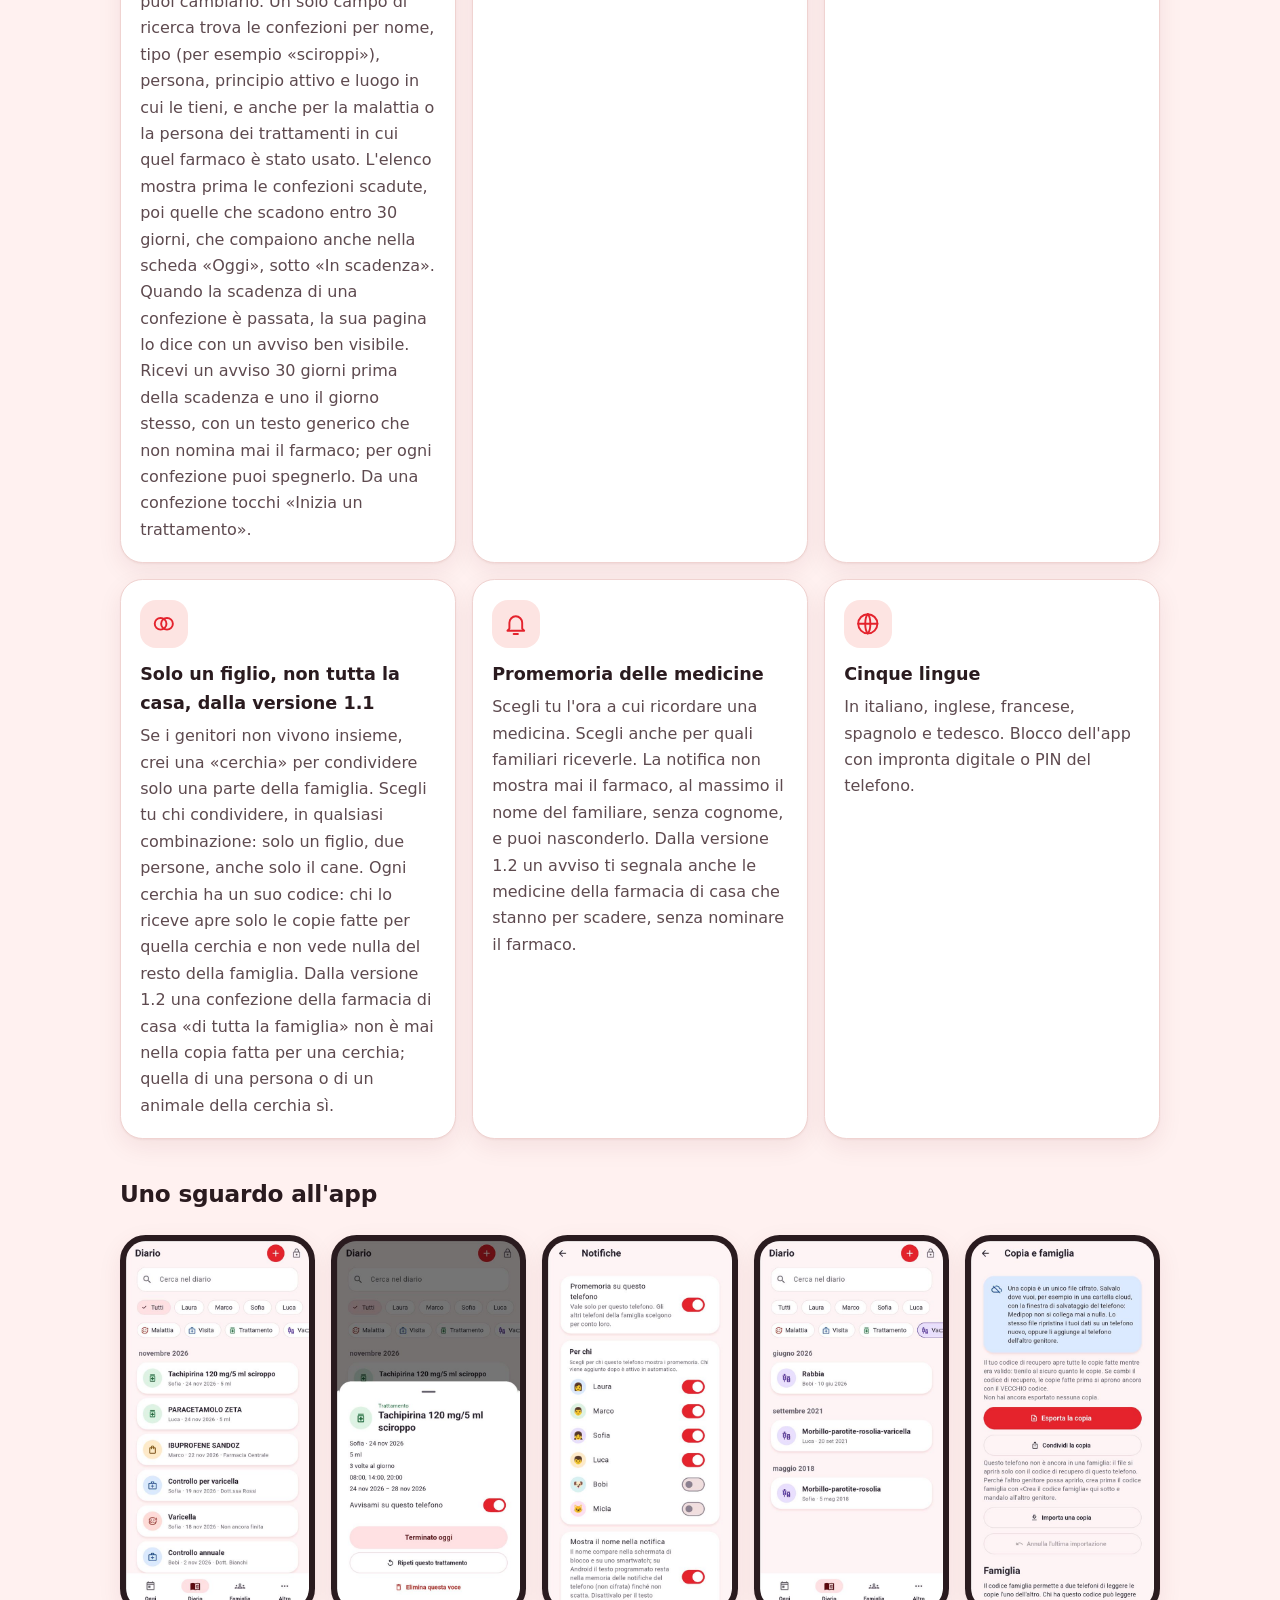
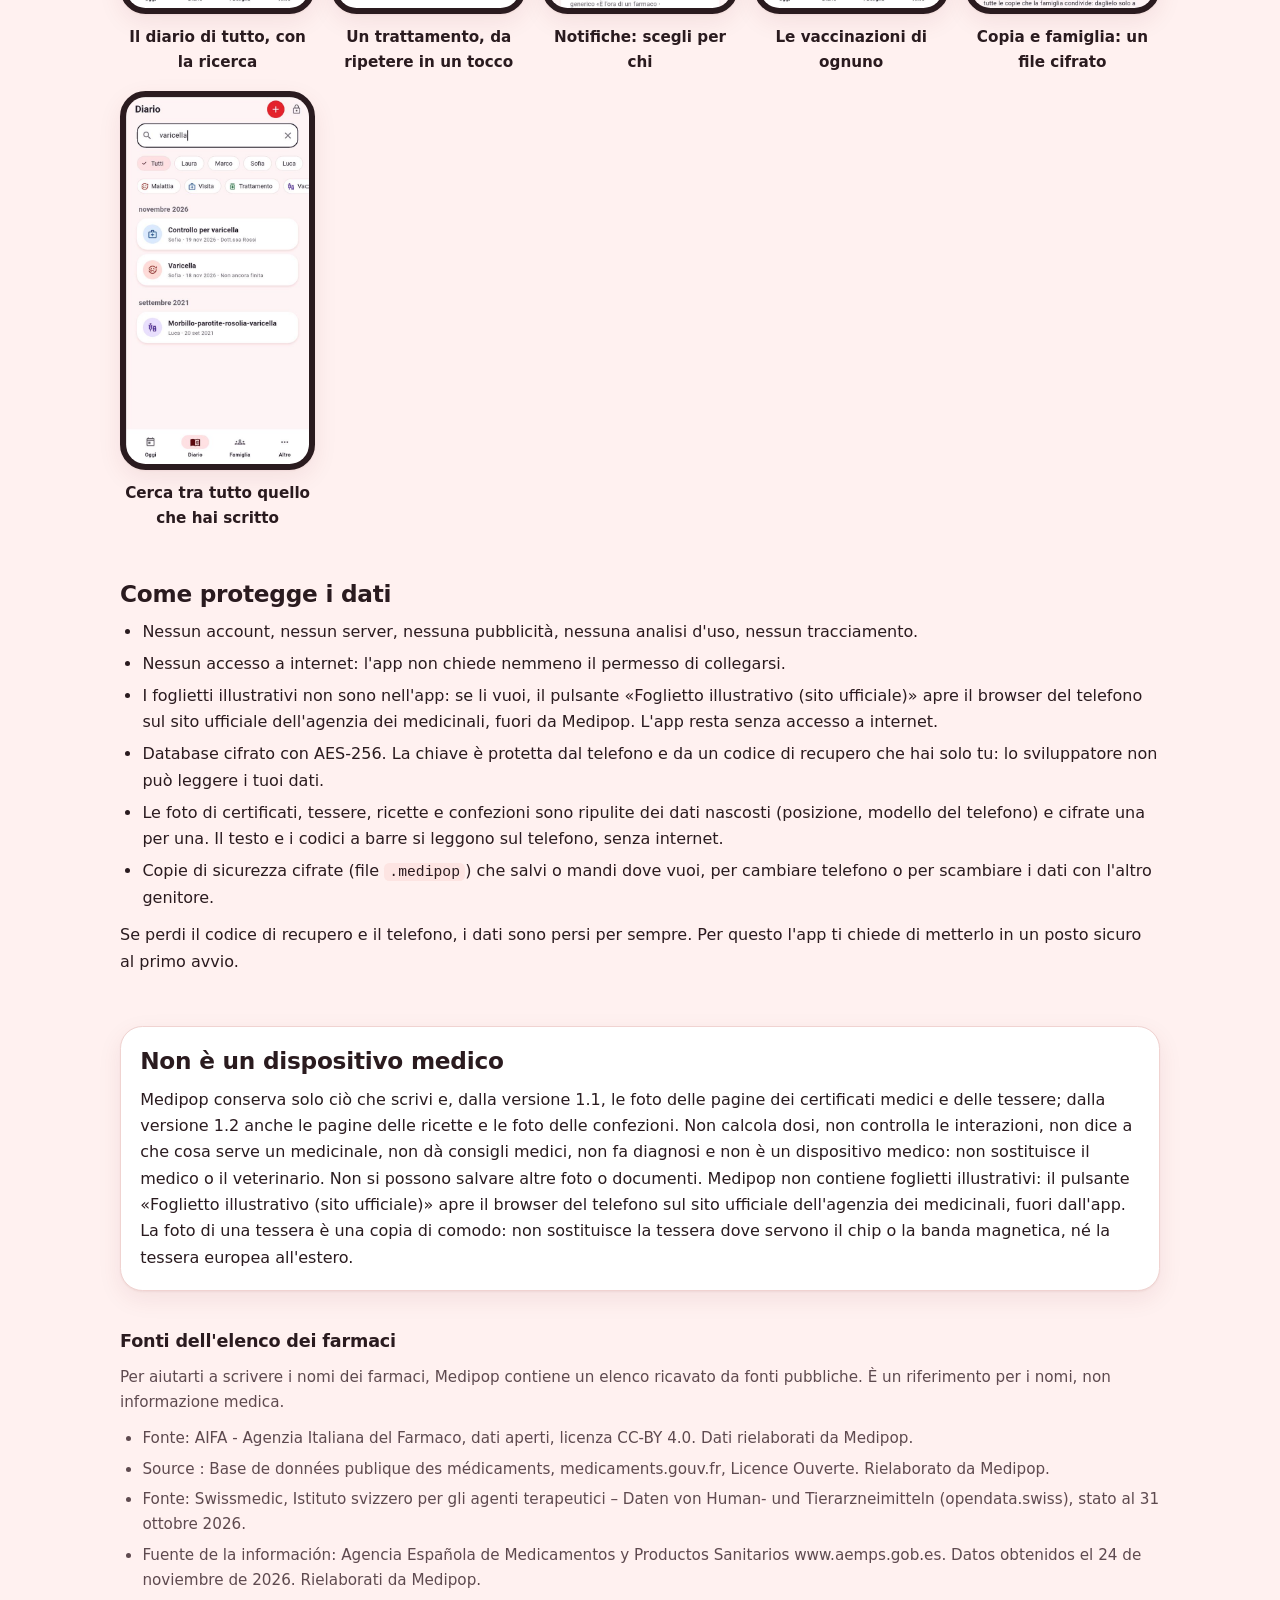
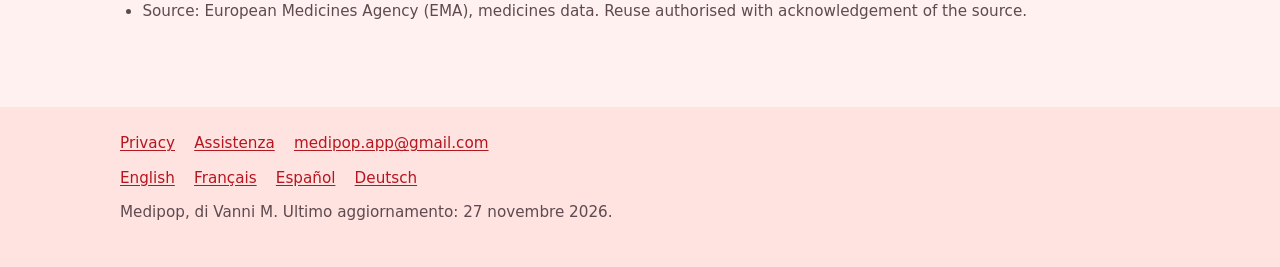
==== commit 4f9527be: "Sito: trattamenti modificabili, cambi di dose e farmaci per malattia (1.2) Descrizione nelle cinque " ====
--- a/index.html
+++ b/index.html
@@ -65,7 +65,7 @@
       <li>
         <span class="ico"><svg viewBox="0 0 24 24" aria-hidden="true" focusable="false"><circle cx="8" cy="8" r="3"/><path d="M2.5 20a5.5 5.5 0 0 1 11 0"/><circle cx="14.2" cy="15" r="1.1"/><circle cx="16.5" cy="13.8" r="1.1"/><circle cx="18.8" cy="15" r="1.1"/><path d="M16.5 17c1.5 0 3 1.1 3 2.4 0 1-.9 1.4-1.8 1.2-.6-.1-.8-.3-1.2-.3s-.6.2-1.2.3c-.9.2-1.8-.2-1.8-1.2 0-1.3 1.5-2.4 3-2.4z"/></svg></span>
         <h3>Persone e animali</h3>
-        <p>Un profilo per ognuno, con il ruolo in famiglia. Vaccinazioni, malattie, visite e trattamenti, con «Ripeti trattamento» per non riscrivere tutto. Per cani e gatti, dalla versione 1.1, il numero di microchip si legge con la fotocamera dal passaporto o dall'etichetta con il codice a barre. Dalla versione 1.2 anche il numero del passaporto dell'animale si legge da una foto del passaporto: la foto non viene conservata e il numero lo confermi tu.</p>
+        <p>Un profilo per ognuno, con il ruolo in famiglia. Vaccinazioni, malattie, visite e trattamenti, con «Ripeti trattamento» per non riscrivere tutto. Per cani e gatti, dalla versione 1.1, il numero di microchip si legge con la fotocamera dal passaporto o dall'etichetta con il codice a barre. Dalla versione 1.2 anche il numero del passaporto dell'animale si legge da una foto del passaporto: la foto non viene conservata e il numero lo confermi tu. Dalla versione 1.2 un trattamento già salvato si può modificare, anche nella data di inizio, e da un giorno che scegli la dose e gli orari possono cambiare («Cambi di dose»): resta un solo trattamento. Dalla scheda di una malattia aggiungi un farmaco da un certo giorno e lo fermi da un altro.</p>
       </li>
       <li>
         <span class="ico"><svg viewBox="0 0 24 24" aria-hidden="true" focusable="false"><path d="M6 3.5h8l4 4v13H6z"/><path d="M14 3.5v4h4"/><path d="M9 12h6"/><path d="M9 15.5h6"/></svg></span>
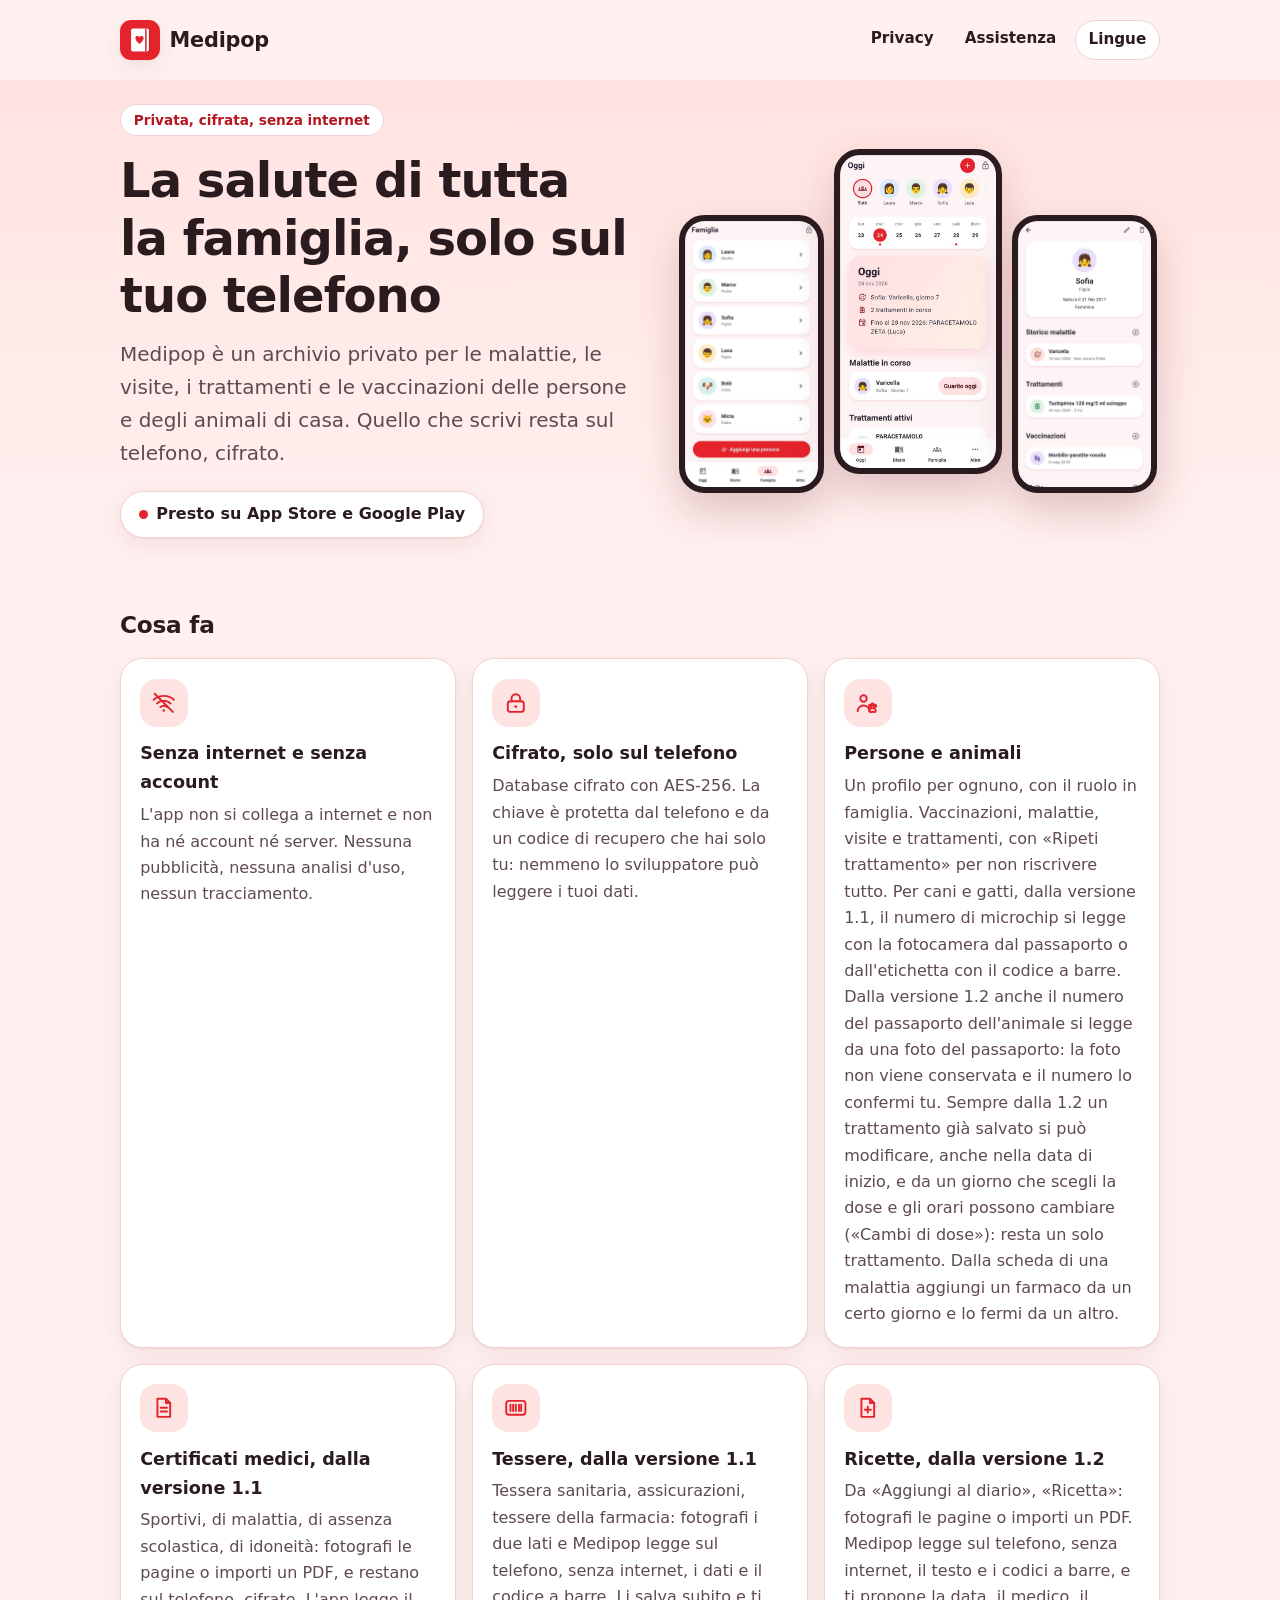
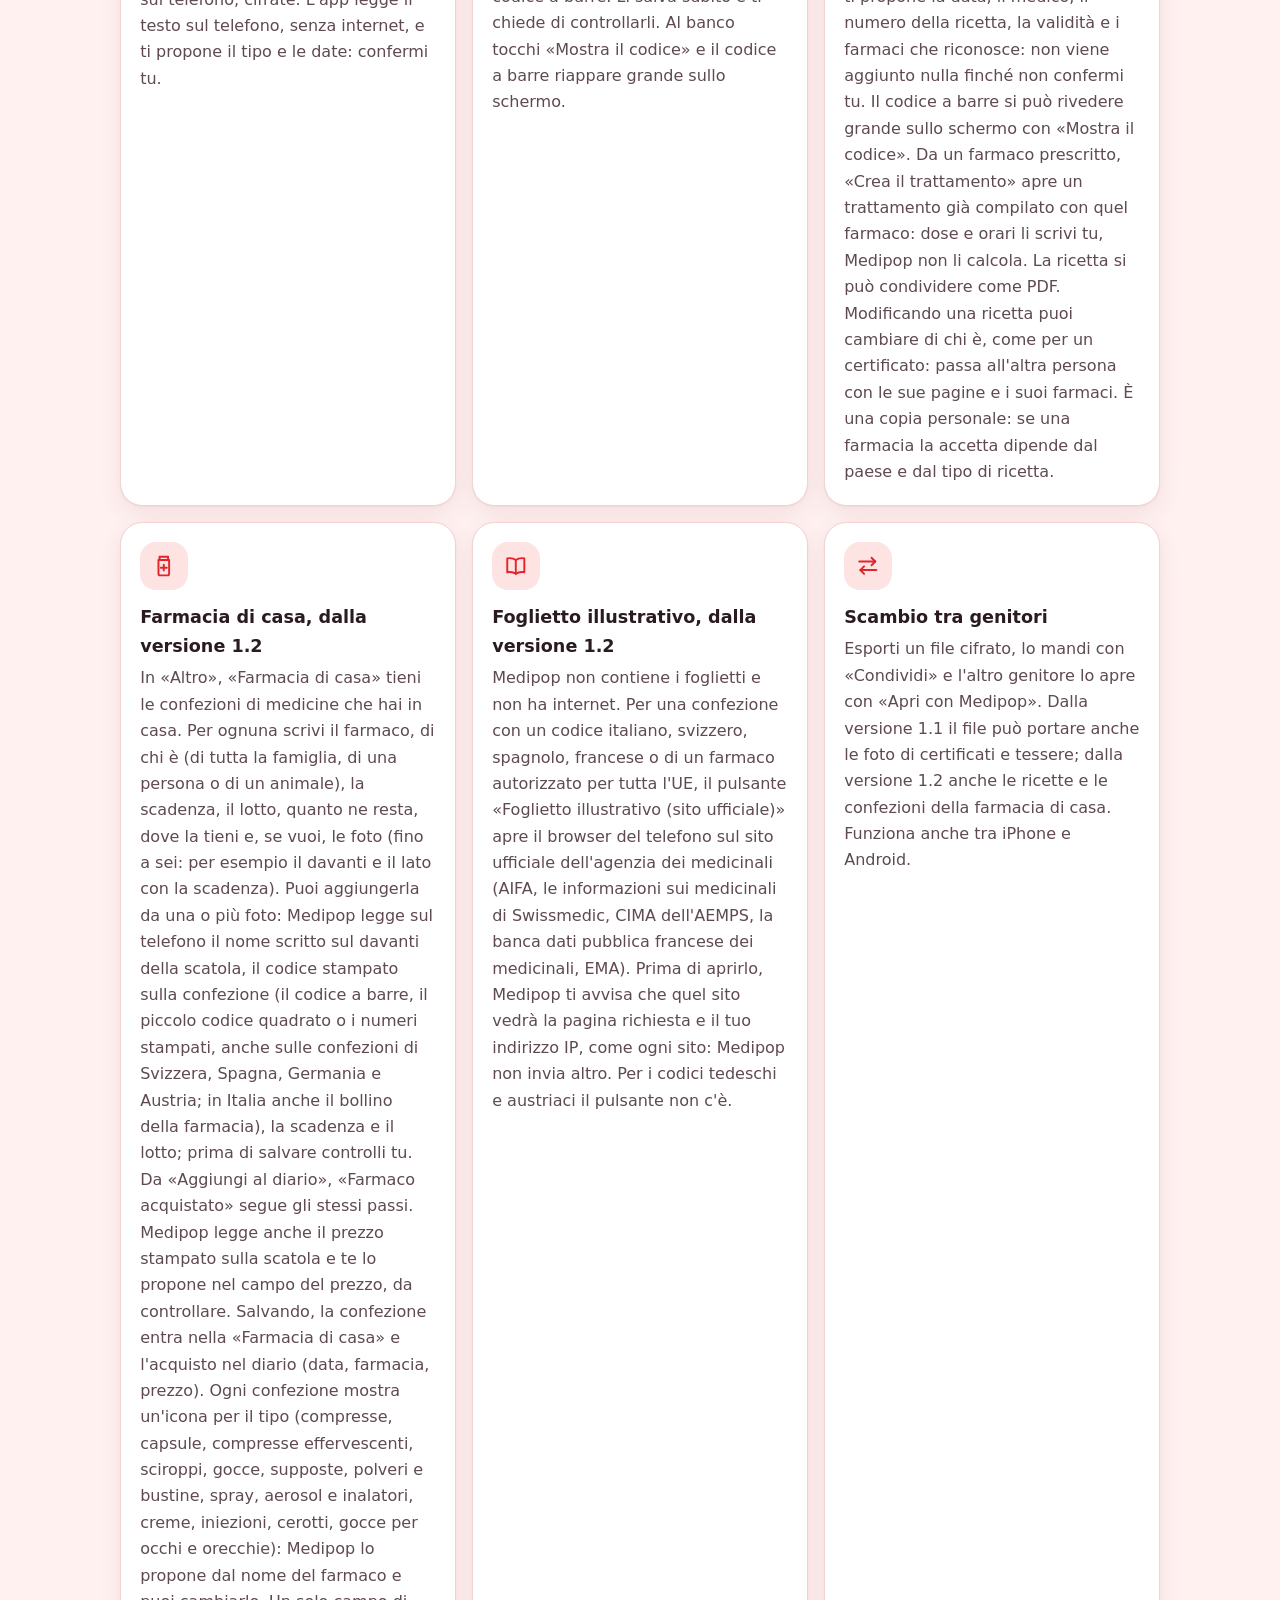
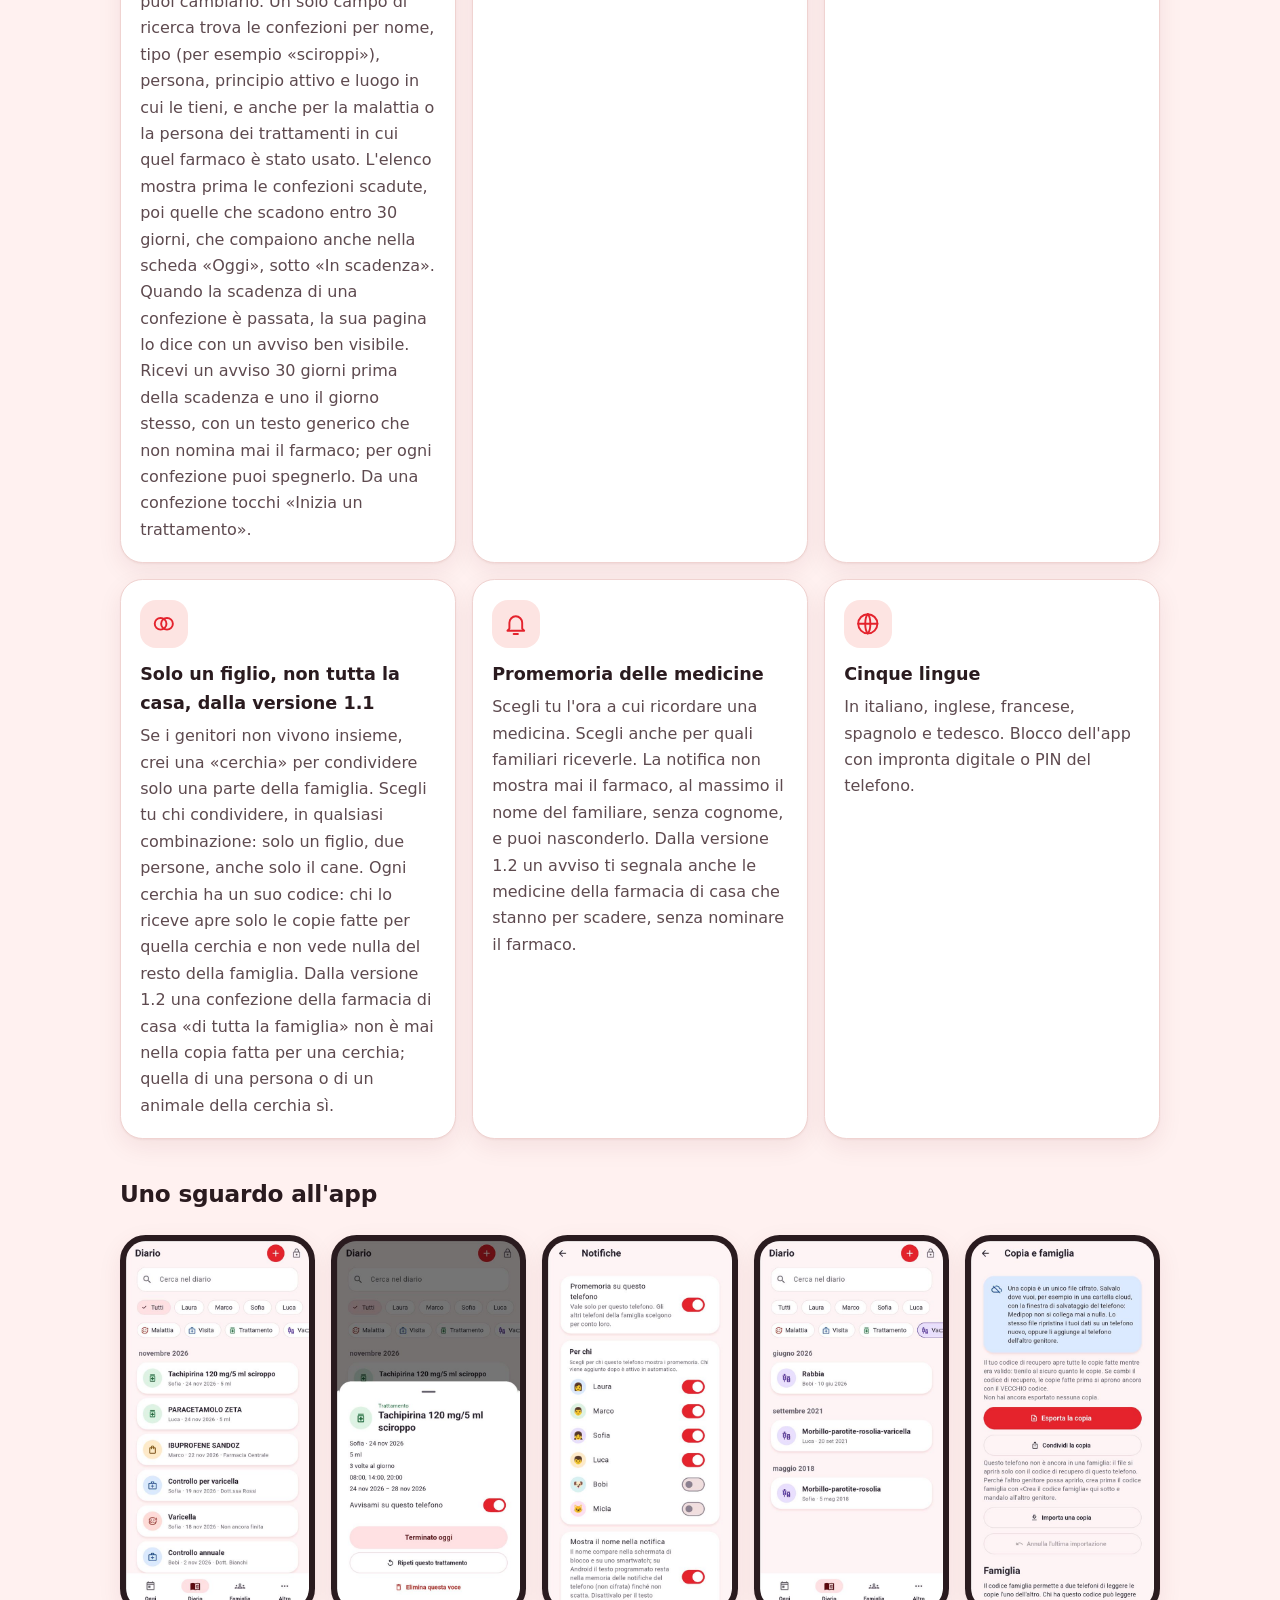
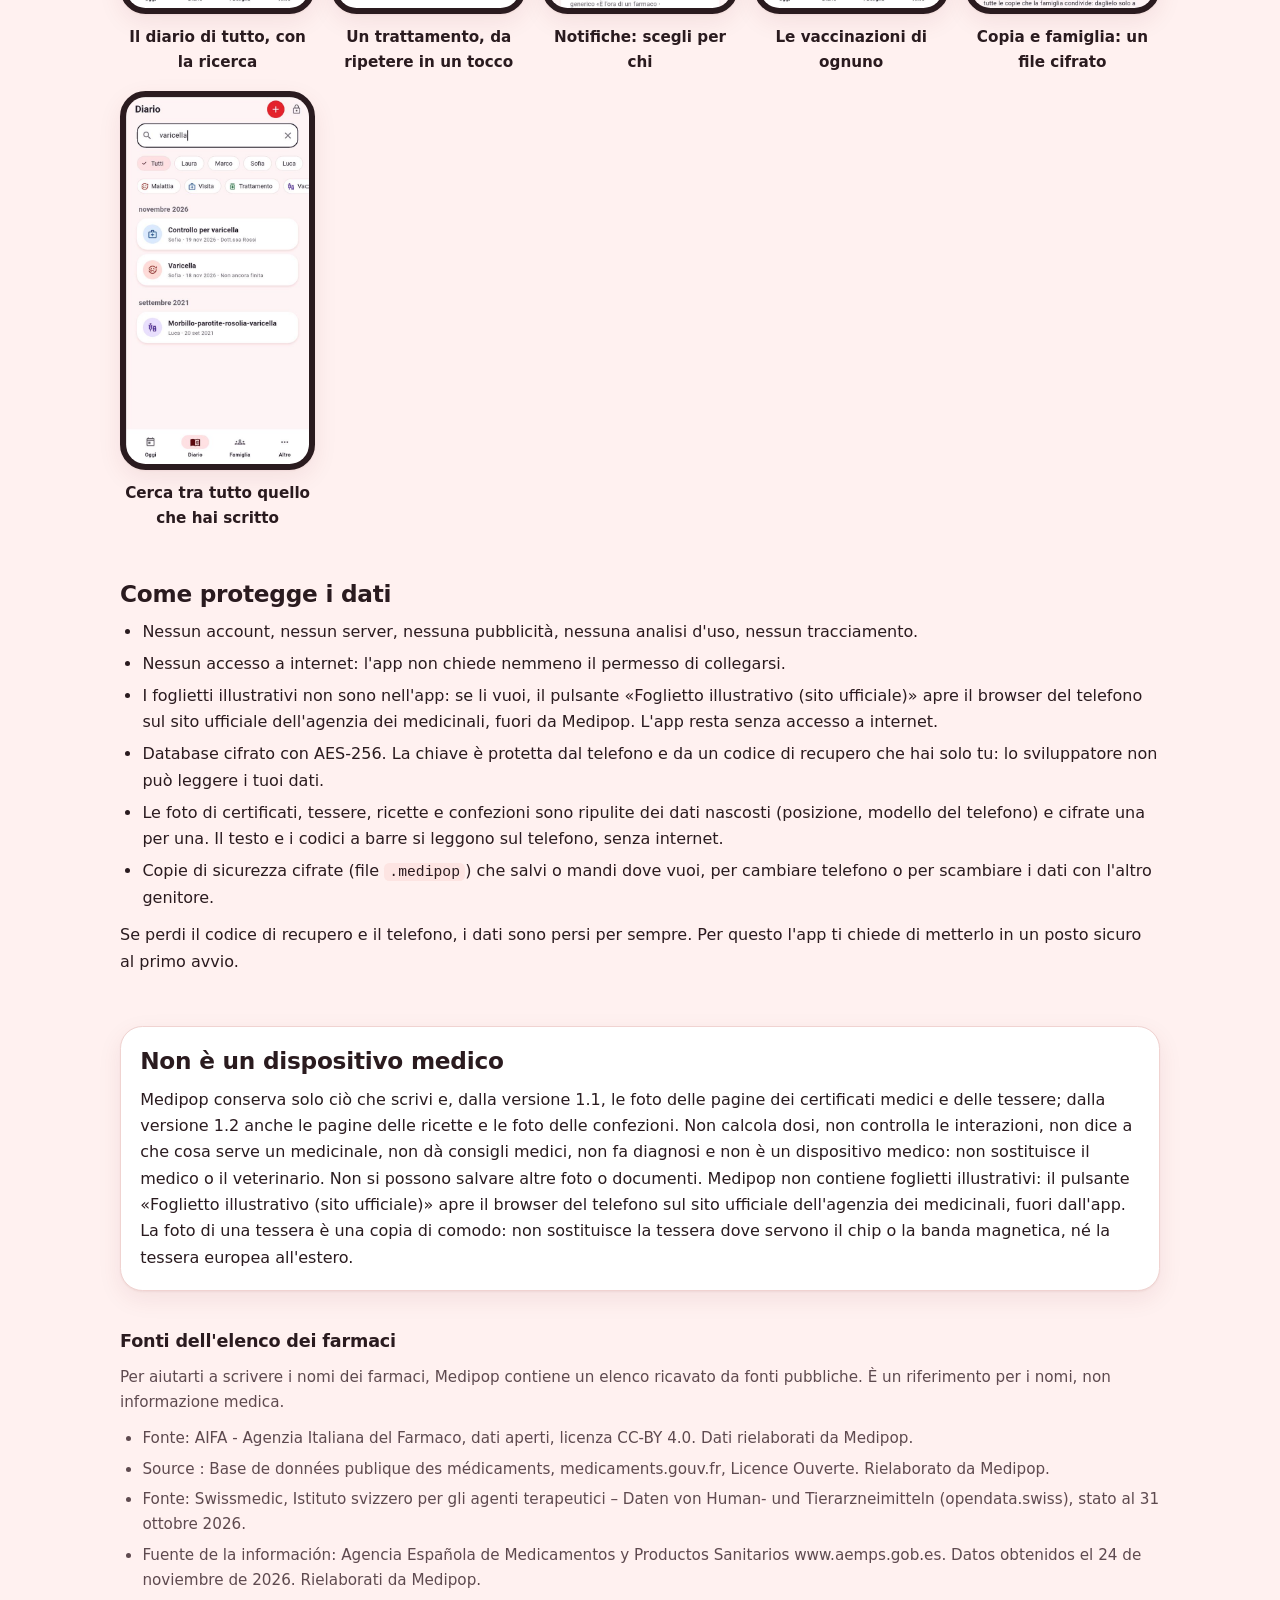
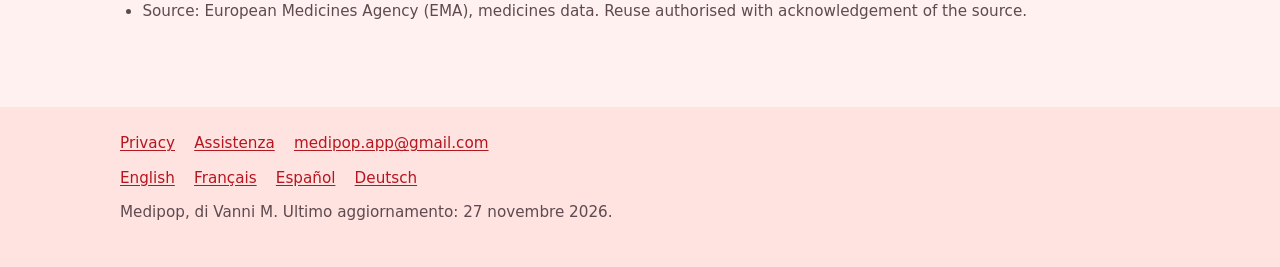
==== commit 3e4ed4ad: "Sito: ritocchi alle frasi della 1.2 e al modo di fermare un farmaco Co-Authored-By: Claude Opus 5.5 " ====
--- a/index.html
+++ b/index.html
@@ -65,7 +65,7 @@
       <li>
         <span class="ico"><svg viewBox="0 0 24 24" aria-hidden="true" focusable="false"><circle cx="8" cy="8" r="3"/><path d="M2.5 20a5.5 5.5 0 0 1 11 0"/><circle cx="14.2" cy="15" r="1.1"/><circle cx="16.5" cy="13.8" r="1.1"/><circle cx="18.8" cy="15" r="1.1"/><path d="M16.5 17c1.5 0 3 1.1 3 2.4 0 1-.9 1.4-1.8 1.2-.6-.1-.8-.3-1.2-.3s-.6.2-1.2.3c-.9.2-1.8-.2-1.8-1.2 0-1.3 1.5-2.4 3-2.4z"/></svg></span>
         <h3>Persone e animali</h3>
-        <p>Un profilo per ognuno, con il ruolo in famiglia. Vaccinazioni, malattie, visite e trattamenti, con «Ripeti trattamento» per non riscrivere tutto. Per cani e gatti, dalla versione 1.1, il numero di microchip si legge con la fotocamera dal passaporto o dall'etichetta con il codice a barre. Dalla versione 1.2 anche il numero del passaporto dell'animale si legge da una foto del passaporto: la foto non viene conservata e il numero lo confermi tu. Dalla versione 1.2 un trattamento già salvato si può modificare, anche nella data di inizio, e da un giorno che scegli la dose e gli orari possono cambiare («Cambi di dose»): resta un solo trattamento. Dalla scheda di una malattia aggiungi un farmaco da un certo giorno e lo fermi da un altro.</p>
+        <p>Un profilo per ognuno, con il ruolo in famiglia. Vaccinazioni, malattie, visite e trattamenti, con «Ripeti trattamento» per non riscrivere tutto. Per cani e gatti, dalla versione 1.1, il numero di microchip si legge con la fotocamera dal passaporto o dall'etichetta con il codice a barre. Dalla versione 1.2 anche il numero del passaporto dell'animale si legge da una foto del passaporto: la foto non viene conservata e il numero lo confermi tu. Sempre dalla 1.2 un trattamento già salvato si può modificare, anche nella data di inizio, e da un giorno che scegli la dose e gli orari possono cambiare («Cambi di dose»): resta un solo trattamento. Dalla scheda di una malattia aggiungi un farmaco da un certo giorno e lo fermi da un altro.</p>
       </li>
       <li>
         <span class="ico"><svg viewBox="0 0 24 24" aria-hidden="true" focusable="false"><path d="M6 3.5h8l4 4v13H6z"/><path d="M14 3.5v4h4"/><path d="M9 12h6"/><path d="M9 15.5h6"/></svg></span>
